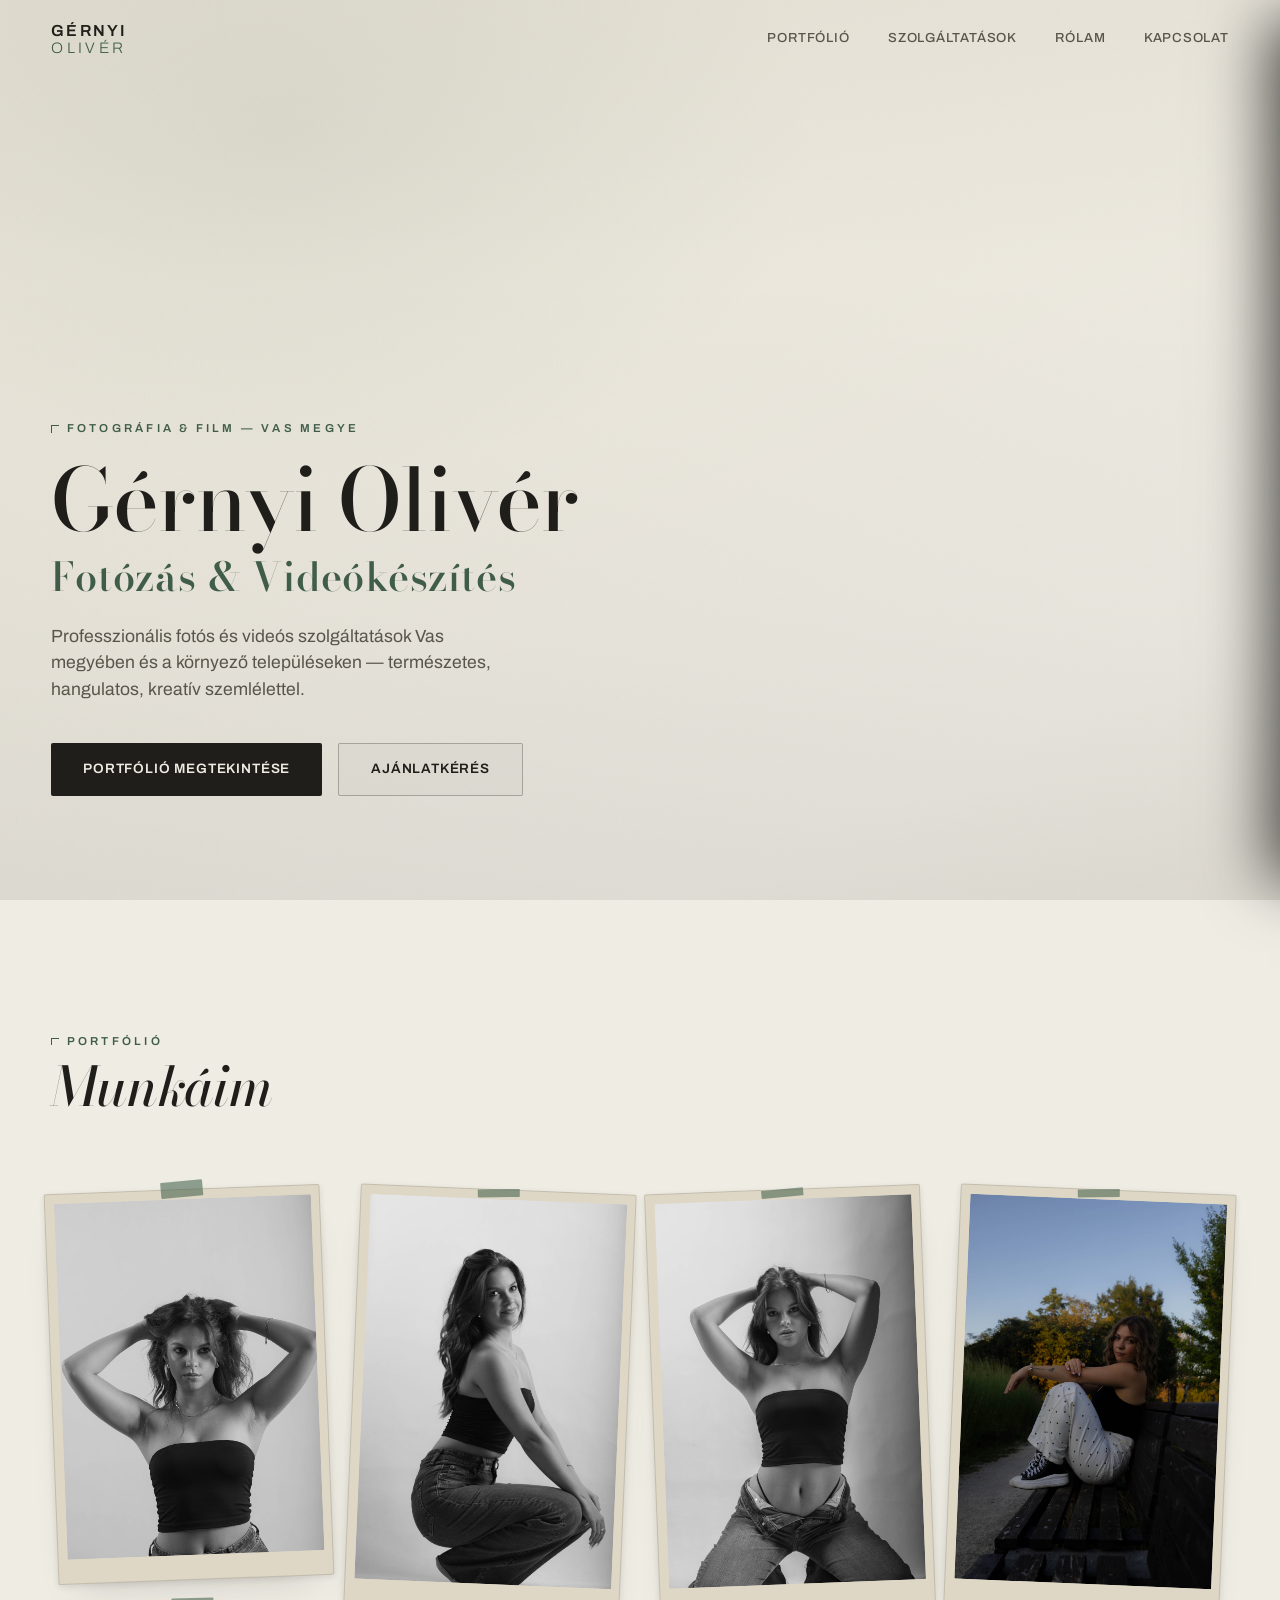
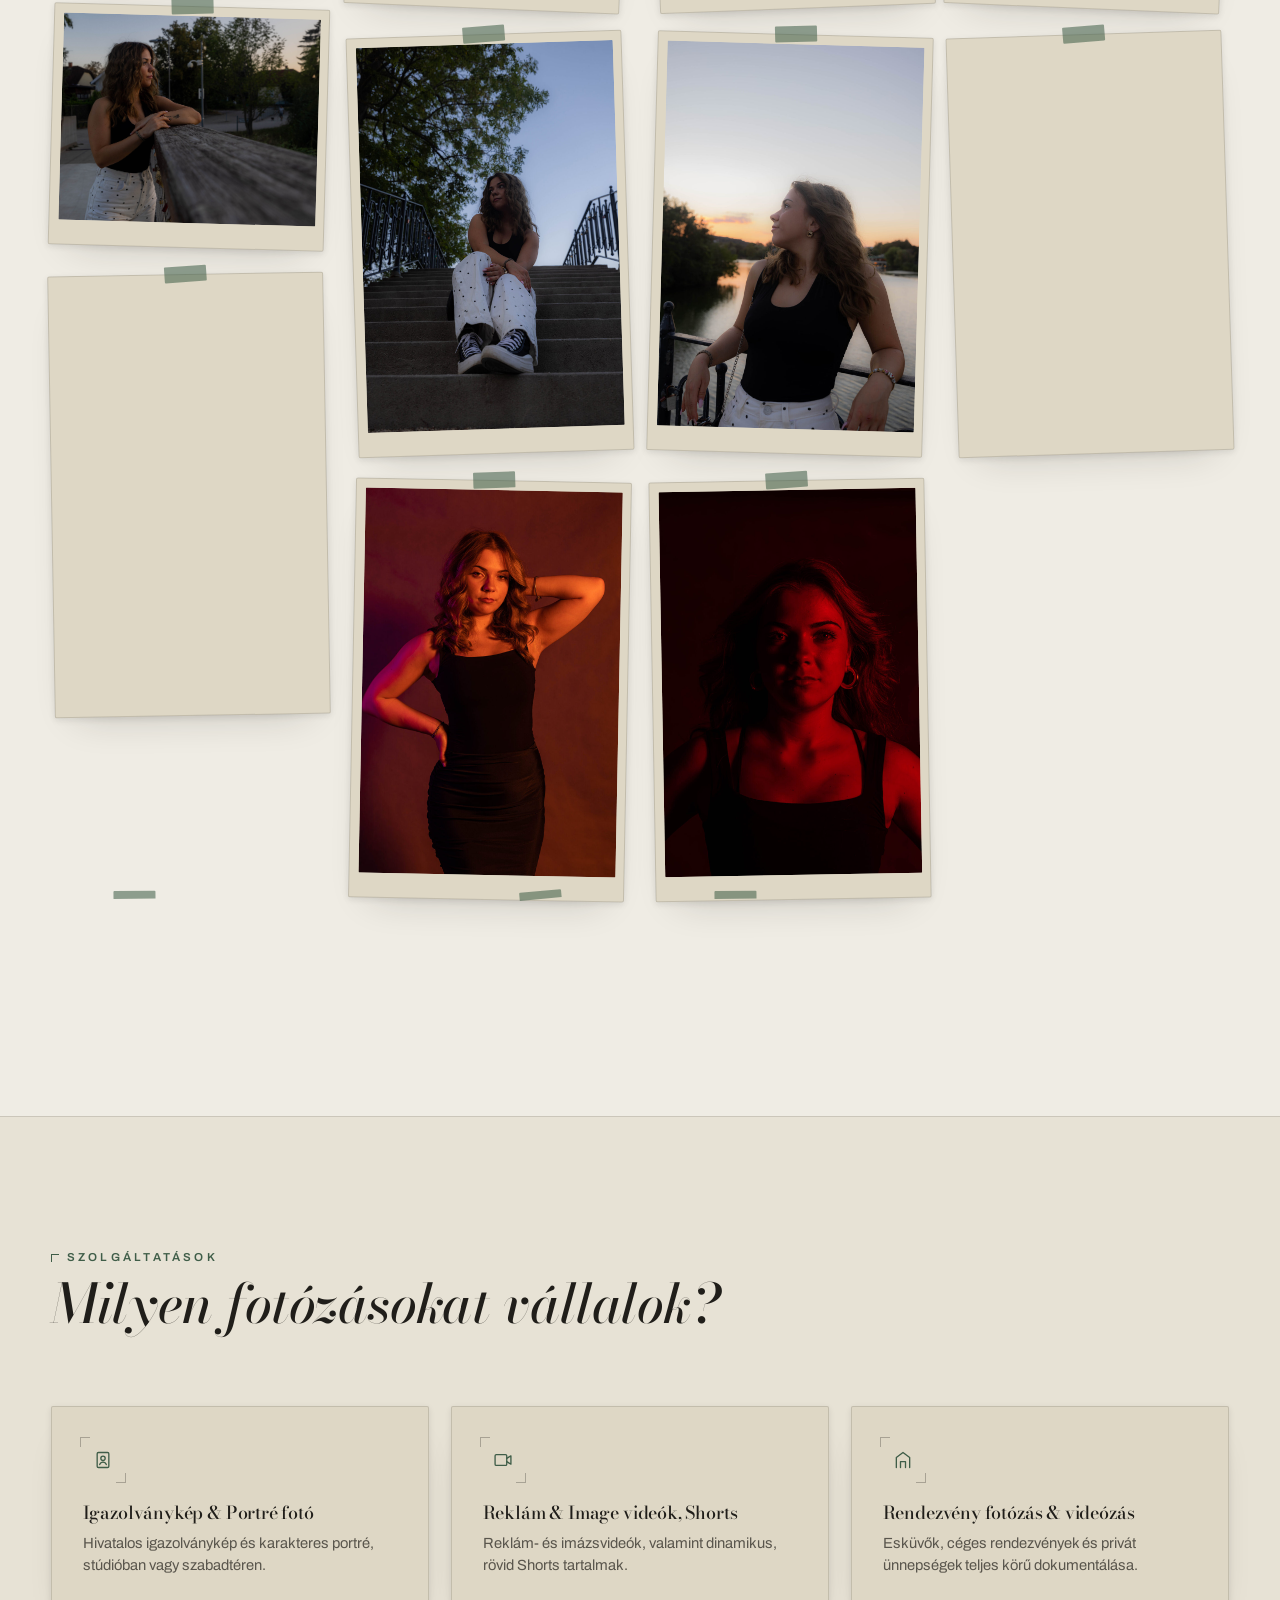
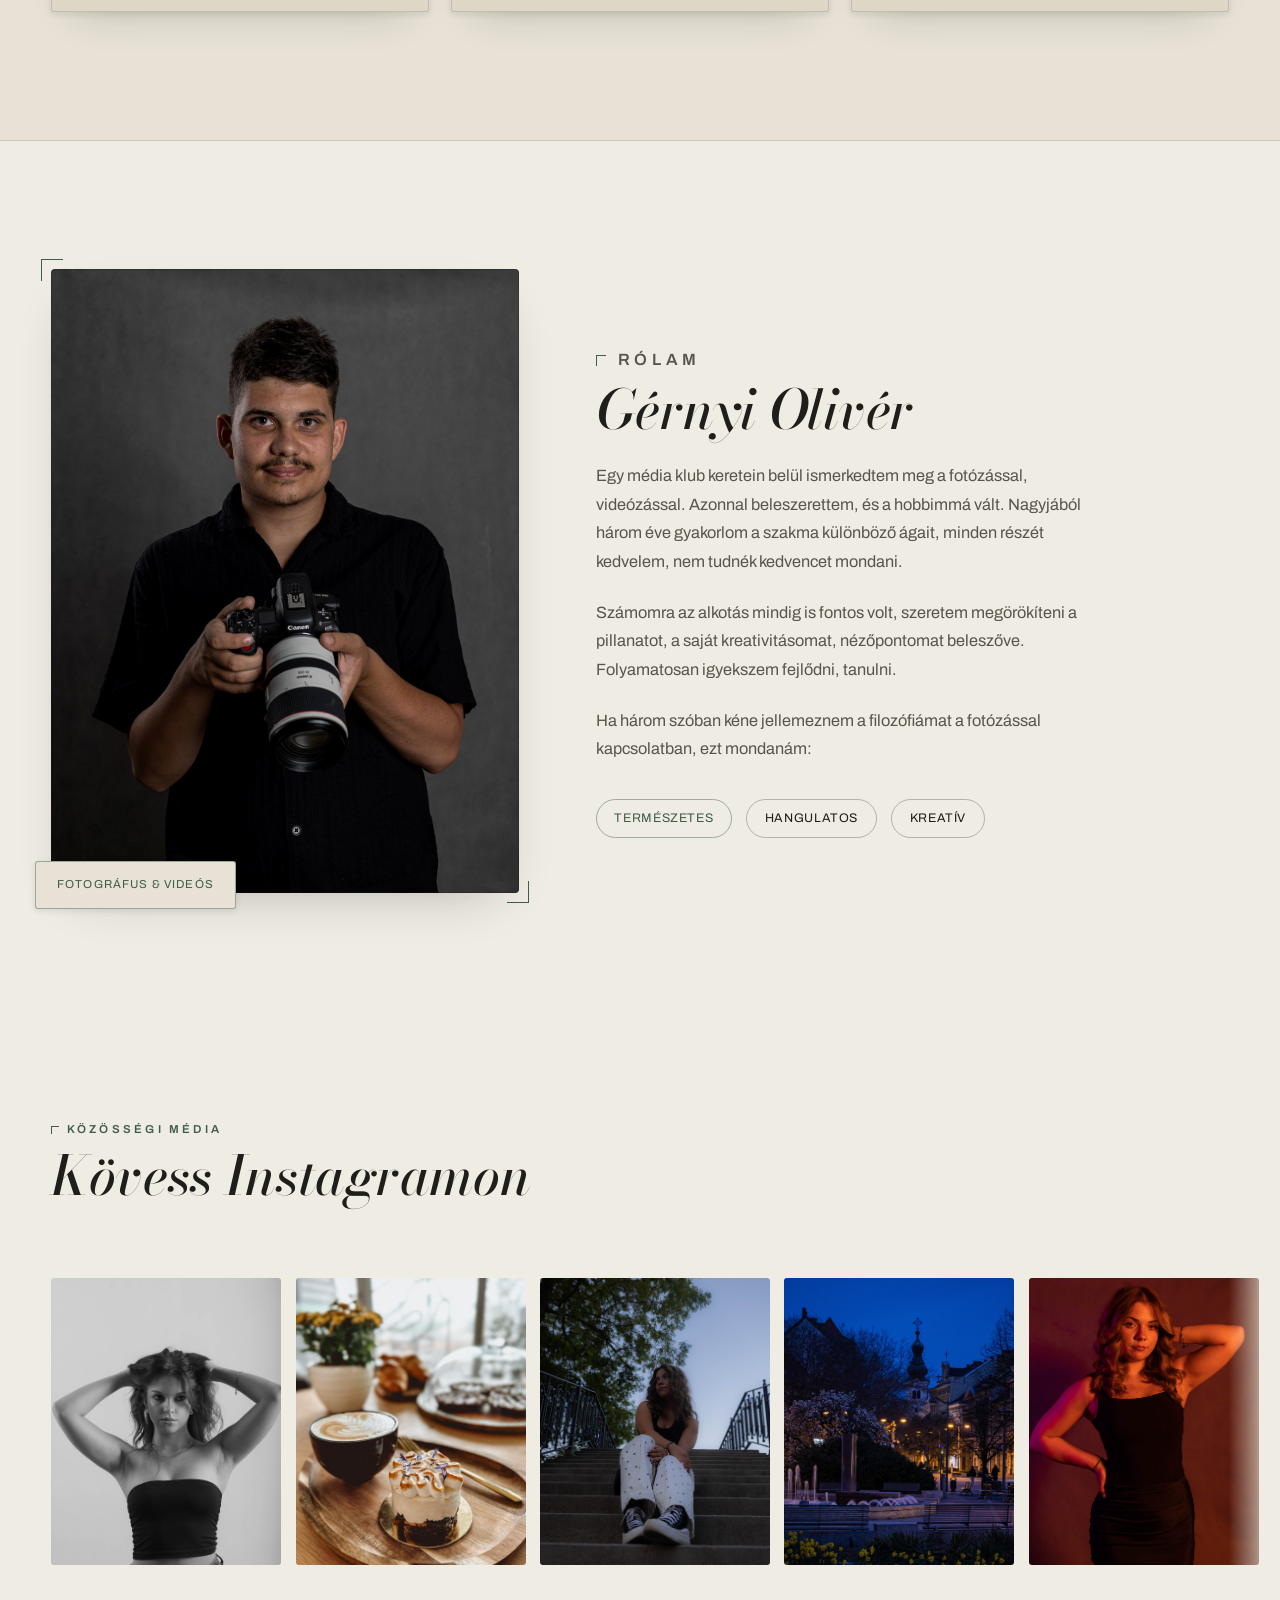
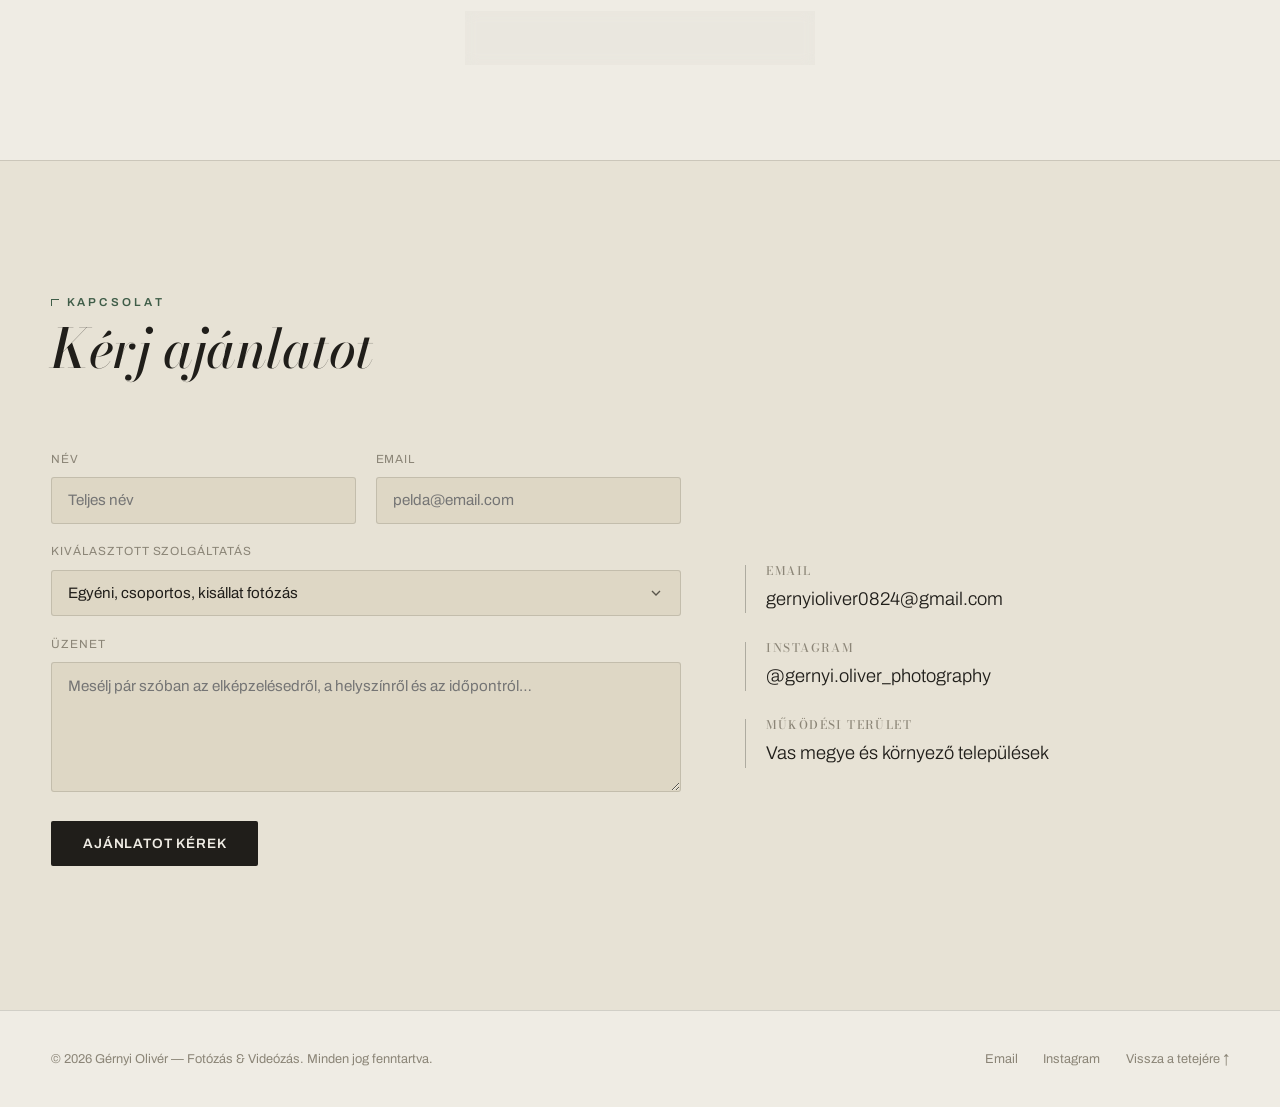
==== index.html @ 9b6f47ec "Add files via upload" ====
<!DOCTYPE html>
<html lang="hu">
<head>
<meta charset="UTF-8" />
<meta name="viewport" content="width=device-width, initial-scale=1.0" />
<title>Gérnyi Olivér — Fotózás &amp; Videózás | Vas megye</title>
<meta name="description" content="Gérnyi Olivér fotográfus és videós portfóliója. Portré, esküvő, gasztro, termék és rendezvény fotózás, valamint videókészítés Vas megyében és környékén." />
<meta name="theme-color" content="#efece4" />

<!-- ==========================================================================
     FONTOS — GITHUB PAGES ÉLESÍTÉS UTÁN:
     Ha tudod a végleges élő URL-t (pl. https://felhasznalonev.github.io/repo-nev/),
     írd be az alábbi 3 helyre (canonical, og:url, og:image, twitter:image) a
     relatív útvonal helyett a TELJES, https://-vel kezdődő címet. Enélkül a
     Facebook/Messenger/Twitter megosztás előnézeti képe egyes platformokon
     nem fog betölteni, mert az relatív útvonalat sok crawler nem old fel.
     ========================================================================== -->
<link rel="canonical" href="https://gernyioliver-portfolio.example.com/" />

<!-- Favicon -->
<link rel="icon" href="favicon.ico" sizes="any" />
<link rel="icon" type="image/png" sizes="16x16" href="images/favicon/favicon-16x16.png" />
<link rel="icon" type="image/png" sizes="32x32" href="images/favicon/favicon-32x32.png" />
<link rel="icon" type="image/png" sizes="192x192" href="images/favicon/favicon-192x192.png" />
<link rel="apple-touch-icon" sizes="180x180" href="images/favicon/apple-touch-icon.png" />

<!-- Open Graph / Facebook / Messenger megosztási előnézet -->
<meta property="og:type" content="website" />
<meta property="og:site_name" content="Gérnyi Olivér Fotózás &amp; Videózás" />
<meta property="og:title" content="Gérnyi Olivér — Fotózás &amp; Videózás | Vas megye" />
<meta property="og:description" content="Professzionális fotós és videós szolgáltatások Vas megyében és a környező településeken — portré, esküvő, gasztro, termék és rendezvény fotózás." />
<meta property="og:url" content="https://gernyioliver-portfolio.example.com/" />
<meta property="og:image" content="https://gernyioliver-portfolio.example.com/images/og-image.jpg" />
<meta property="og:image:width" content="1200" />
<meta property="og:image:height" content="630" />
<meta property="og:image:alt" content="Gérnyi Olivér — Fotózás és Videózás" />
<meta property="og:locale" content="hu_HU" />

<!-- Twitter Card -->
<meta name="twitter:card" content="summary_large_image" />
<meta name="twitter:title" content="Gérnyi Olivér — Fotózás & Videózás | Vas megye" />
<meta name="twitter:description" content="Professzionális fotós és videós szolgáltatások Vas megyében és a környező településeken." />
<meta name="twitter:image" content="https://gernyioliver-portfolio.example.com/images/og-image.jpg" />

<!-- Google Fonts: Bodoni Moda (karakteres, magazinos display-betű a
     címsorokhoz) + Archivo (letisztult, semleges sans-serif a
     szövegtörzshöz és a felülethez) -->
<link rel="preconnect" href="https://fonts.googleapis.com" />
<link rel="preconnect" href="https://fonts.gstatic.com" crossorigin />
<link
  href="https://fonts.googleapis.com/css2?family=Bodoni+Moda:ital,wght@0,400;0,500;0,600;1,400;1,500&family=Archivo:wght@400;500;600;700&display=swap"
  rel="stylesheet"
/>

<link rel="stylesheet" href="style.css" />

<!-- Schema.org strukturált adat — segíti a Google-t helyi fotós/videós
     vállalkozásként azonosítani az oldalt (Google Térkép / helyi keresés). -->
<script type="application/ld+json">
{
  "@context": "https://schema.org",
  "@type": "Photographer",
  "name": "Gérnyi Olivér",
  "image": "https://gernyioliver-portfolio.example.com/images/og-image.jpg",
  "url": "https://gernyioliver-portfolio.example.com/",
  "email": "mailto:gernyioliver0824@gmail.com",
  "sameAs": [
    "https://instagram.com/gernyi.oliver_photography"
  ],
  "areaServed": {
    "@type": "AdministrativeArea",
    "name": "Vas megye és környező települések"
  },
  "address": {
    "@type": "PostalAddress",
    "addressRegion": "Vas megye",
    "addressCountry": "HU"
  },
  "description": "Professzionális fotós és videós szolgáltatások: portré, esküvő, gasztro, termék és rendezvény fotózás, valamint reklám- és imázsvideó készítés Vas megyében és környékén.",
  "makesOffer": [
    { "@type": "Offer", "itemOffered": { "@type": "Service", "name": "Egyéni, csoportos, kisállat fotózás" } },
    { "@type": "Offer", "itemOffered": { "@type": "Service", "name": "Igazolványkép és portré fotó" } },
    { "@type": "Offer", "itemOffered": { "@type": "Service", "name": "Gasztro fotózás" } },
    { "@type": "Offer", "itemOffered": { "@type": "Service", "name": "Termék reklám fotózás" } },
    { "@type": "Offer", "itemOffered": { "@type": "Service", "name": "Reklám, image és Shorts videó készítés" } },
    { "@type": "Offer", "itemOffered": { "@type": "Service", "name": "Rendezvény fotózás és videózás" } }
  ]
}
</script>
</head>
<body>

<div class="grain" aria-hidden="true"></div>

<!-- ==========================================================================
     FEJLÉC / NAVIGÁCIÓ
     ========================================================================== -->
<header class="site-header">
  <div class="header-inner">
    <a href="#hero" class="logo">GÉRNYI<span>OLIVÉR</span></a>

    <nav class="nav-desktop" aria-label="Fő navigáció">
      <a href="#gallery">Portfólió</a>
      <a href="#services">Szolgáltatások</a>
      <a href="#about">Rólam</a>
      <a href="#contact">Kapcsolat</a>
    </nav>

    <button class="hamburger" aria-label="Menü megnyitása" aria-expanded="false">
      <span></span><span></span><span></span>
    </button>
  </div>
</header>

<!-- Mobil menü: csak a jobb oldalt fedi le, a bal oldal finoman elhomályosodik -->
<div class="mobile-menu-overlay"></div>
<nav class="mobile-menu" aria-label="Mobil navigáció">
  <button class="mobile-menu-close" aria-label="Menü bezárása">&times;</button>
  <a href="#hero">Főoldal</a>
  <a href="#gallery">Portfólió</a>
  <a href="#services">Szolgáltatások</a>
  <a href="#about">Rólam</a>
  <a href="#contact">Kapcsolat</a>

  <div class="mobile-menu-footer">
    <a href="mailto:gernyioliver0824@gmail.com">gernyioliver0824@gmail.com</a>
    <a href="https://instagram.com/gernyi.oliver_photography" target="_blank" rel="noopener">@gernyi.oliver_photography</a>
  </div>
</nav>

<main>

  <!-- ==========================================================================
       HERO
       ========================================================================== -->
  <section id="hero" class="hero">
    <div class="hero-media" aria-hidden="true"></div>
    <div class="hero-overlay"></div>

    <div class="hero-content">
      <p class="eyebrow">Fotográfia &amp; Film — Vas megye</p>
      <h1>Gérnyi Olivér<span class="hero-sub-line">Fotózás &amp; Videókészítés</span></h1>
      <p class="hero-lead">
        Professzionális fotós és videós szolgáltatások Vas megyében és a
        környező településeken — természetes, hangulatos, kreatív szemlélettel.
      </p>
      <div class="hero-cta">
        <a href="#gallery" class="btn btn-primary">Portfólió megtekintése</a>
        <a href="#contact" class="btn btn-outline">Ajánlatkérés</a>
      </div>
    </div>

  </section>

  <!-- ==========================================================================
       GALÉRIA
       ========================================================================== -->
  <section id="gallery" class="gallery-section">
    <div class="section-heading reveal">
      <p class="eyebrow">Portfólió</p>
      <h2>Munkáim</h2>
    </div>

    <!-- Portré-válogatás — szétszórt, "kifüggesztett fotók" hangulatú
         elrendezés, mappa-struktúra nélkül. -->
    <div class="scatter-wall reveal" aria-label="Portréfotózás — válogatás">
      <figure class="scatter-item"><img src="images/portre-uj/portre-uj_01.jpg" alt="Stúdiós fekete-fehér portréfotó" loading="lazy" decoding="async" /></figure>
      <figure class="scatter-item"><img src="images/portre-uj/portre-uj_05.jpg" alt="Portréfotózás alkonyati fényben, teraszon" loading="lazy" decoding="async" /></figure>
      <figure class="scatter-item"><img src="images/portre-uj/portre-uj_09.jpg" alt="Portréfotó hangulatos, sötét stúdiófényben" loading="lazy" decoding="async" /></figure>
      <figure class="scatter-item"><img src="images/portre-uj/portre-uj_02.jpg" alt="Stúdiós fekete-fehér portréfotó" loading="lazy" decoding="async" /></figure>
      <figure class="scatter-item"><img src="images/portre-uj/portre-uj_06.jpg" alt="Portréfotózás lépcsőn, esti hangulatban" loading="lazy" decoding="async" /></figure>
      <figure class="scatter-item"><img src="images/portre-uj/portre-uj_10.jpg" alt="Portréfotó meleg, színes stúdiófényben" loading="lazy" decoding="async" /></figure>
      <figure class="scatter-item"><img src="images/portre-uj/portre-uj_03.jpg" alt="Stúdiós fekete-fehér portréfotó" loading="lazy" decoding="async" /></figure>
      <figure class="scatter-item"><img src="images/portre-uj/portre-uj_07.jpg" alt="Portréfotózás padon, naplemente előtt" loading="lazy" decoding="async" /></figure>
      <figure class="scatter-item"><img src="images/portre-uj/portre-uj_11.jpg" alt="Portréfotó vörös stúdiófényben" loading="lazy" decoding="async" /></figure>
      <figure class="scatter-item"><img src="images/portre-uj/portre-uj_04.jpg" alt="Portréfotózás padon, természetes fényben" loading="lazy" decoding="async" /></figure>
      <figure class="scatter-item"><img src="images/portre-uj/portre-uj_08.jpg" alt="Portréfotózás korlátnál, alkonyati fényben" loading="lazy" decoding="async" /></figure>
    </div>

  </section>

  <!-- ==========================================================================
       SZOLGÁLTATÁSOK
       ========================================================================== -->
  <section id="services" class="services-section">
    <div class="section-heading reveal">
      <p class="eyebrow">Szolgáltatások</p>
      <h2>Milyen fotózásokat vállalok?</h2>
    </div>

    <div class="services-grid">

      <div class="service-card reveal">
        <div class="service-icon">
          <svg viewBox="0 0 24 24" fill="none" stroke="currentColor" stroke-width="1.6" stroke-linecap="round" stroke-linejoin="round">
            <rect x="5" y="3" width="14" height="18" rx="1.5"/>
            <circle cx="12" cy="10" r="2.6"/>
            <path d="M8 17.5c.7-2 2-3 4-3s3.3 1 4 3"/>
          </svg>
        </div>
        <h3>Igazolványkép &amp; Portré fotó</h3>
        <p>Hivatalos igazolványkép és karakteres portré, stúdióban vagy szabadtéren.</p>
      </div>

      <div class="service-card reveal">
        <div class="service-icon">
          <svg viewBox="0 0 24 24" fill="none" stroke="currentColor" stroke-width="1.6" stroke-linecap="round" stroke-linejoin="round">
            <rect x="2.5" y="5.5" width="14" height="13" rx="1.5"/>
            <path d="M16.5 10l5-3v10l-5-3"/>
          </svg>
        </div>
        <h3>Reklám &amp; Image videók, Shorts</h3>
        <p>Reklám- és imázsvideók, valamint dinamikus, rövid Shorts tartalmak.</p>
      </div>

      <div class="service-card reveal">
        <div class="service-icon">
          <svg viewBox="0 0 24 24" fill="none" stroke="currentColor" stroke-width="1.6" stroke-linecap="round" stroke-linejoin="round">
            <path d="M4 21V9l8-6 8 6v12"/>
            <path d="M9 21v-7h6v7"/>
          </svg>
        </div>
        <h3>Rendezvény fotózás &amp; videózás</h3>
        <p>Esküvők, céges rendezvények és privát ünnepségek teljes körű dokumentálása.</p>
      </div>

    </div>
  </section>

  <!-- ==========================================================================
       RÓLAM
       ========================================================================== -->
  <section id="about" class="about-section">
    <div class="about-grid">
      <div class="about-media reveal">
        <div class="about-media-frame">
          <img src="images/about/profile.jpg" alt="Gérnyi Olivér fényképezőgéppel a kezében" loading="lazy" decoding="async" />
        </div>
        <div class="about-media-tag">Fotográfus &amp; Videós</div>
      </div>

      <div class="about-content reveal">
        <p class="eyebrow">Rólam</p>
        <h2>Gérnyi Olivér</h2>

        <p>
          Egy média klub keretein belül ismerkedtem meg a fotózással,
          videózással. Azonnal beleszerettem, és a hobbimmá vált. Nagyjából
          három éve gyakorlom a szakma különböző ágait, minden részét
          kedvelem, nem tudnék kedvencet mondani.
        </p>
        <p>
          Számomra az alkotás mindig is fontos volt, szeretem megörökíteni a
          pillanatot, a saját kreativitásomat, nézőpontomat beleszőve.
          Folyamatosan igyekszem fejlődni, tanulni.
        </p>
        <p>
          Ha három szóban kéne jellemeznem a filozófiámat a fotózással
          kapcsolatban, ezt mondanám:
        </p>

        <div class="about-philosophy">
          <span>Természetes</span>
          <span>Hangulatos</span>
          <span>Kreatív</span>
        </div>
      </div>
    </div>
  </section>

  <!-- ==========================================================================
       INSTAGRAM SÁV
       Statikus előnézeti csík valós munkákból, kifelé linkelve a profilra.
       ========================================================================== -->
  <section id="instagram" class="instagram-section">
    <div class="section-heading reveal">
      <p class="eyebrow">Közösségi média</p>
      <h2>Kövess Instagramon</h2>
    </div>

    <div class="insta-scroll reveal">
      <div class="insta-grid">
        <a class="insta-tile" href="https://instagram.com/gernyi.oliver_photography" target="_blank" rel="noopener" aria-label="Megnyitás Instagramon">
          <img src="images/portre-uj/portre-uj_01.jpg" alt="" loading="lazy" decoding="async" />
          <span class="insta-tile-overlay">
            <svg viewBox="0 0 24 24" fill="none" stroke="currentColor" stroke-width="1.6"><rect x="3" y="3" width="18" height="18" rx="5"/><circle cx="12" cy="12" r="4"/><circle cx="17.2" cy="6.8" r="1"/></svg>
          </span>
        </a>
        <a class="insta-tile" href="https://instagram.com/gernyi.oliver_photography" target="_blank" rel="noopener" aria-label="Megnyitás Instagramon">
          <img src="images/gallery/etel/etel_03.jpg" alt="" loading="lazy" decoding="async" />
          <span class="insta-tile-overlay">
            <svg viewBox="0 0 24 24" fill="none" stroke="currentColor" stroke-width="1.6"><rect x="3" y="3" width="18" height="18" rx="5"/><circle cx="12" cy="12" r="4"/><circle cx="17.2" cy="6.8" r="1"/></svg>
          </span>
        </a>
        <a class="insta-tile" href="https://instagram.com/gernyi.oliver_photography" target="_blank" rel="noopener" aria-label="Megnyitás Instagramon">
          <img src="images/portre-uj/portre-uj_06.jpg" alt="" loading="lazy" decoding="async" />
          <span class="insta-tile-overlay">
            <svg viewBox="0 0 24 24" fill="none" stroke="currentColor" stroke-width="1.6"><rect x="3" y="3" width="18" height="18" rx="5"/><circle cx="12" cy="12" r="4"/><circle cx="17.2" cy="6.8" r="1"/></svg>
          </span>
        </a>
        <a class="insta-tile" href="https://instagram.com/gernyi.oliver_photography" target="_blank" rel="noopener" aria-label="Megnyitás Instagramon">
          <img src="images/gallery/utcakepek/utcakep_03.jpg" alt="" loading="lazy" decoding="async" />
          <span class="insta-tile-overlay">
            <svg viewBox="0 0 24 24" fill="none" stroke="currentColor" stroke-width="1.6"><rect x="3" y="3" width="18" height="18" rx="5"/><circle cx="12" cy="12" r="4"/><circle cx="17.2" cy="6.8" r="1"/></svg>
          </span>
        </a>
        <a class="insta-tile" href="https://instagram.com/gernyi.oliver_photography" target="_blank" rel="noopener" aria-label="Megnyitás Instagramon">
          <img src="images/portre-uj/portre-uj_10.jpg" alt="" loading="lazy" decoding="async" />
          <span class="insta-tile-overlay">
            <svg viewBox="0 0 24 24" fill="none" stroke="currentColor" stroke-width="1.6"><rect x="3" y="3" width="18" height="18" rx="5"/><circle cx="12" cy="12" r="4"/><circle cx="17.2" cy="6.8" r="1"/></svg>
          </span>
        </a>
      </div>
    </div>

    <div class="insta-cta reveal">
      <a href="https://instagram.com/gernyi.oliver_photography" target="_blank" rel="noopener" class="btn btn-outline">
        <svg viewBox="0 0 24 24" fill="none" stroke="currentColor" stroke-width="1.6"><rect x="3" y="3" width="18" height="18" rx="5"/><circle cx="12" cy="12" r="4"/><circle cx="17.2" cy="6.8" r="1"/></svg>
        @gernyi.oliver_photography
      </a>
    </div>
  </section>

  <!-- ==========================================================================
       KAPCSOLAT
       ========================================================================== -->
  <section id="contact" class="contact-section">
    <div class="section-heading reveal">
      <p class="eyebrow">Kapcsolat</p>
      <h2>Kérj ajánlatot</h2>
    </div>

    <div class="contact-grid reveal">
      <form class="contact-form" id="contactForm" novalidate>
        <div class="form-row">
          <div class="field">
            <label for="name">Név</label>
            <input type="text" id="name" name="name" placeholder="Teljes név" required />
          </div>
          <div class="field">
            <label for="email">Email</label>
            <input type="email" id="email" name="email" placeholder="pelda@email.com" required />
          </div>
        </div>

        <div class="field">
          <label for="service">Kiválasztott szolgáltatás</label>
          <select id="service" name="service">
            <option value="Egyéni, csoportos, kisállat fotózás">Egyéni, csoportos, kisállat fotózás</option>
            <option value="Igazolványkép / Portré fotó">Igazolványkép / Portré fotó</option>
            <option value="Gasztro fotózás">Gasztro fotózás</option>
            <option value="Termék reklám fotózás">Termék reklám fotózás</option>
            <option value="Reklám / Image / Shorts videó">Reklám / Image / Shorts videó</option>
            <option value="Rendezvény fotózás és videózás">Rendezvény fotózás és videózás</option>
            <option value="Egyéb / nem biztos vagyok benne">Egyéb / nem biztos vagyok benne</option>
          </select>
        </div>

        <div class="field">
          <label for="message">Üzenet</label>
          <textarea id="message" name="message" placeholder="Mesélj pár szóban az elképzelésedről, a helyszínről és az időpontról…" required></textarea>
        </div>

        <button type="submit" class="btn btn-primary form-submit">Ajánlatot kérek</button>
        <p class="form-note" id="formNote"></p>
      </form>

      <div class="contact-info">
        <div class="info-block">
          <h3>Email</h3>
          <a href="mailto:gernyioliver0824@gmail.com">gernyioliver0824@gmail.com</a>
        </div>
        <div class="info-block">
          <h3>Instagram</h3>
          <a href="https://instagram.com/gernyi.oliver_photography" target="_blank" rel="noopener">@gernyi.oliver_photography</a>
        </div>
        <div class="info-block">
          <h3>Működési terület</h3>
          <p>Vas megye és környező települések</p>
        </div>
      </div>
    </div>
  </section>

</main>

<!-- ==========================================================================
     LÁBLÉC
     ========================================================================== -->
<footer class="site-footer">
  <div class="footer-inner">
    <p>&copy; <span id="year"></span> Gérnyi Olivér — Fotózás &amp; Videózás. Minden jog fenntartva.</p>
    <div class="footer-links">
      <a href="mailto:gernyioliver0824@gmail.com">Email</a>
      <a href="https://instagram.com/gernyi.oliver_photography" target="_blank" rel="noopener">Instagram</a>
      <a href="#hero">Vissza a tetejére &#8593;</a>
    </div>
  </div>
</footer>

<script>
  document.getElementById("year").textContent = new Date().getFullYear();
</script>
<script src="script.js"></script>
</body>
</html>
---- style.css ----
/* ==========================================================================
   GÉRNYI OLIVÉR — FOTÓZÁS & VIDEÓZÁS
   Egyoldalas portfólió — stíluslap
   ========================================================================== */

/* ---- Design tokens -------------------------------------------------------
   Paletta — letisztult "kontaktmásolat" hangulat: meleg papír alap,
   mély tintafekete szöveg, egyetlen visszafogott, mohazöld kiemelő szín.
   --bg           : #efece4  meleg papírfehér (nem steril #fff)
   --bg-raised    : #e7e2d5  kártyák, panelek alapja
   --bg-raised-2  : #ded7c5  hover / aktív állapotok, mezők
   --line         : rgba(30,28,24,.14)  finom elválasztók
   --ink          : #201e1a  fő szöveg (meleg tintafekete, nem tiszta #000)
   --ink-dim      : #59554c  másodlagos szöveg
   --ink-faint    : #8b8577  harmadlagos / caption
   --brass        : #3f5d48  kiemelő szín — mély mohazöld, a natúr fény és
                    a film-hívó laborok üveges zöldje idézi
   --on-photo     : a fotók fölötti sötét sávokon használt világos szöveg
--------------------------------------------------------------------------- */

:root {
  --bg: #efece4;
  --bg-raised: #e7e2d5;
  --bg-raised-2: #ded7c5;
  --line: rgba(30, 28, 24, 0.14);
  --line-strong: rgba(30, 28, 24, 0.28);
  --ink: #201e1a;
  --ink-dim: #59554c;
  --ink-faint: #8b8577;
  --brass: #3f5d48;
  --brass-dim: rgba(63, 93, 72, 0.12);
  --brass-line: rgba(63, 93, 72, 0.45);
  --accent-on-dark: #a9cbae;
  --on-photo: #f5f2ea;
  --on-photo-dim: rgba(245, 242, 234, 0.74);

  --font-body: "Archivo", -apple-system, BlinkMacSystemFont, "Segoe UI", sans-serif;
  --font-display: "Bodoni Moda", "Times New Roman", serif;

  --container: 1280px;
  --gutter: clamp(1.25rem, 4vw, 3.5rem);

  --ease-out: cubic-bezier(0.16, 1, 0.3, 1);
  --ease-in-out: cubic-bezier(0.65, 0, 0.35, 1);

  --shadow-soft: 0 20px 50px -26px rgba(32, 30, 26, 0.32);
  --shadow-card: 0 20px 40px -24px rgba(32, 30, 26, 0.24), 0 2px 6px rgba(32, 30, 26, 0.1);
}

/* ---- Reset ---------------------------------------------------------------*/

*,
*::before,
*::after {
  box-sizing: border-box;
  margin: 0;
  padding: 0;
}

html {
  scroll-behavior: smooth;
  -webkit-text-size-adjust: 100%;
}

@media (prefers-reduced-motion: reduce) {
  html {
    scroll-behavior: auto;
  }
  *,
  *::before,
  *::after {
    animation-duration: 0.001ms !important;
    animation-iteration-count: 1 !important;
    transition-duration: 0.001ms !important;
    scroll-behavior: auto !important;
  }
}

body {
  background: var(--bg);
  color: var(--ink);
  font-family: var(--font-body);
  font-weight: 400;
  line-height: 1.5;
  -webkit-font-smoothing: antialiased;
  -moz-osx-font-smoothing: grayscale;
  overflow-x: hidden;
}

img {
  max-width: 100%;
  display: block;
}

a {
  color: inherit;
  text-decoration: none;
}

button {
  font-family: inherit;
  cursor: pointer;
  border: none;
  background: none;
  color: inherit;
}

ul {
  list-style: none;
}

/* Alig érezhető film-szemcse a papír-felületen — a laboros nagyítás
   textúráját idézi, nem digitális simaságot */
.grain {
  position: fixed;
  inset: 0;
  pointer-events: none;
  z-index: 9999;
  opacity: 0.025;
  mix-blend-mode: multiply;
  background-image: url("data:image/svg+xml,%3Csvg xmlns='http://www.w3.org/2000/svg' width='120' height='120'%3E%3Cfilter id='n'%3E%3CfeTurbulence type='fractalNoise' baseFrequency='0.9' numOctaves='2' stitchTiles='stitch'/%3E%3C/filter%3E%3Crect width='100%25' height='100%25' filter='url(%23n)'/%3E%3C/svg%3E");
}

/* ---- Typography helpers ---------------------------------------------------*/

.eyebrow {
  font-family: var(--font-body);
  font-size: 0.72rem;
  letter-spacing: 0.28em;
  text-transform: uppercase;
  color: var(--brass);
  font-weight: 600;
  display: inline-flex;
  align-items: center;
  gap: 0.7em;
}

/* Kereső-keret jelölés — a fényképező kereső sarok-jeleit idézi, a
   szolgáltatás-ikonokon és a portré-keretnél is visszaköszön */
.eyebrow::before {
  content: "";
  width: 0.65em;
  height: 0.65em;
  border-left: 1.5px solid var(--brass);
  border-top: 1.5px solid var(--brass);
  display: inline-block;
}

h1,
h2,
h3 {
  font-family: var(--font-display);
  font-weight: 500;
  letter-spacing: -0.01em;
  line-height: 1.08;
}

h2 {
  font-size: clamp(2.1rem, 4.4vw, 3.4rem);
  font-weight: 500;
  font-style: italic;
  margin-top: 0.4rem;
}

.section-heading {
  max-width: var(--container);
  margin: 0 auto;
  padding: 0 var(--gutter);
  margin-bottom: clamp(2.5rem, 6vw, 4.5rem);
}

/* ---- Layout helpers -------------------------------------------------------*/

section {
  position: relative;
}

.container {
  max-width: var(--container);
  margin: 0 auto;
  padding: 0 var(--gutter);
}

/* ---- Buttons ---------------------------------------------------------- */

.btn {
  display: inline-flex;
  align-items: center;
  justify-content: center;
  gap: 0.6rem;
  padding: 0.95rem 2rem;
  font-size: 0.85rem;
  letter-spacing: 0.06em;
  text-transform: uppercase;
  font-weight: 600;
  border-radius: 2px;
  transition: all 0.35s var(--ease-out);
  white-space: nowrap;
}

.btn-primary {
  background: var(--ink);
  color: var(--bg);
}

.btn-primary:hover {
  background: #322f29;
  transform: translateY(-2px);
  box-shadow: 0 12px 24px -8px rgba(32, 30, 26, 0.35);
}

.btn-outline {
  border: 1px solid var(--line-strong);
  color: var(--ink);
  background: rgba(32, 30, 26, 0.02);
  backdrop-filter: blur(6px);
}

.btn-outline:hover {
  border-color: var(--brass);
  color: var(--brass);
  transform: translateY(-2px);
}

/* ==========================================================================
   HEADER / NAVIGÁCIÓ
   ========================================================================== */

.site-header {
  position: fixed;
  top: 0;
  left: 0;
  right: 0;
  z-index: 500;
  padding: 1.35rem 0;
  color: var(--ink);
  transition: background 0.4s var(--ease-out), padding 0.4s var(--ease-out), box-shadow 0.4s var(--ease-out), color 0.4s ease;
}

.site-header.scrolled {
  background: rgba(239, 236, 228, 0.88);
  backdrop-filter: blur(14px);
  padding: 0.9rem 0;
  box-shadow: 0 1px 0 var(--line);
  color: var(--ink);
}

.header-inner {
  max-width: var(--container);
  margin: 0 auto;
  padding: 0 var(--gutter);
  display: flex;
  align-items: center;
  justify-content: space-between;
}

.logo {
  font-size: 1rem;
  letter-spacing: 0.14em;
  font-weight: 600;
  display: flex;
  flex-direction: column;
  line-height: 1.15;
}

.logo span {
  font-weight: 250;
  color: var(--brass);
  font-size: 0.95em;
  letter-spacing: 0.22em;
  transition: color 0.4s ease;
}

.site-header.scrolled .logo span {
  color: var(--brass);
}

.nav-desktop {
  display: flex;
  gap: clamp(1.5rem, 3vw, 2.75rem);
}

.nav-desktop a {
  font-size: 0.82rem;
  letter-spacing: 0.06em;
  text-transform: uppercase;
  font-weight: 500;
  color: var(--ink-dim);
  position: relative;
  padding-bottom: 4px;
  transition: color 0.3s ease;
}

.site-header.scrolled .nav-desktop a {
  color: var(--ink-dim);
}

.site-header.scrolled .nav-desktop a:hover {
  color: var(--ink);
}

.nav-desktop a::after {
  content: "";
  position: absolute;
  left: 0;
  bottom: 0;
  height: 1px;
  width: 0;
  background: var(--brass);
  transition: width 0.35s var(--ease-out);
}

.nav-desktop a:hover {
  color: var(--ink);
}

.nav-desktop a:hover::after {
  width: 100%;
}

/* Hamburger -----------------------------------------------------------------*/

.hamburger {
  display: none;
  flex-direction: column;
  gap: 5px;
  width: 26px;
  z-index: 1100;
  position: relative;
}

.hamburger span {
  height: 1.5px;
  width: 100%;
  background: var(--ink);
  transition: transform 0.4s var(--ease-in-out), opacity 0.3s ease, background 0.3s ease;
}

.site-header.scrolled .hamburger span {
  background: var(--ink);
}

.hamburger.active span:nth-child(1) {
  transform: translateY(6.5px) rotate(45deg);
}

.hamburger.active span:nth-child(2) {
  opacity: 0;
}

.hamburger.active span:nth-child(3) {
  transform: translateY(-6.5px) rotate(-45deg);
}

/* ---- Mobil menü: csak a jobb oldalt fedi le ------------------------------
   A bal oldal látható marad, finoman elhomályosítva (dim + blur), a jobb
   ~78% sötét panelként csúszik be jobbról. ---------------------------------*/

.mobile-menu-overlay {
  position: fixed;
  inset: 0;
  z-index: 900;
  background: rgba(6, 6, 7, 0.35);
  backdrop-filter: blur(3px);
  opacity: 0;
  visibility: hidden;
  transition: opacity 0.45s var(--ease-in-out), visibility 0.45s var(--ease-in-out);
}

.mobile-menu-overlay.active {
  opacity: 1;
  visibility: visible;
}

.mobile-menu {
  position: fixed;
  top: 0;
  right: 0;
  bottom: 0;
  width: min(78vw, 420px);
  background: #0d0d0e;
  border-left: 1px solid rgba(245, 242, 234, 0.12);
  z-index: 1000;
  display: flex;
  flex-direction: column;
  justify-content: center;
  gap: 0.3rem;
  padding: 2rem clamp(2rem, 8vw, 3.5rem);
  transform: translateX(100%);
  transition: transform 0.5s var(--ease-in-out);
  box-shadow: -30px 0 60px -20px rgba(0, 0, 0, 0.7);
}

.mobile-menu.active {
  transform: translateX(0);
}

.mobile-menu-close {
  position: absolute;
  top: 1.6rem;
  right: clamp(1.5rem, 6vw, 2.5rem);
  font-size: 2rem;
  font-weight: 200;
  color: var(--on-photo-dim);
  line-height: 1;
}

.mobile-menu-close:hover {
  color: var(--accent-on-dark);
}

.mobile-menu a {
  font-size: 1.6rem;
  font-weight: 250;
  padding: 0.6rem 0;
  color: var(--on-photo);
  letter-spacing: -0.01em;
  border-bottom: 1px solid transparent;
  transition: color 0.3s ease, padding-left 0.3s ease;
}

.mobile-menu a:hover {
  color: var(--accent-on-dark);
  padding-left: 0.4rem;
}

.mobile-menu-footer {
  margin-top: 2.5rem;
  padding-top: 1.5rem;
  border-top: 1px solid rgba(245, 242, 234, 0.14);
  display: flex;
  flex-direction: column;
  gap: 0.6rem;
}

.mobile-menu-footer a {
  font-size: 0.85rem;
  color: var(--on-photo-dim);
  letter-spacing: 0.03em;
}

/* ==========================================================================
   HERO
   ========================================================================== */

.hero {
  min-height: 100svh;
  display: flex;
  align-items: flex-end;
  overflow: hidden;
}

/* Nincs fotó a nyitóképernyőn — helyette egy a paletta krém-tónusaiból
   épített, finoman mozgó, elegáns színátmenet adja a hátteret, így a hero
   ugyanabban a hangulatban nyit, mint a lap többi (világos) szekciója. */
.hero-media {
  position: absolute;
  inset: 0;
  z-index: 1;
  background: linear-gradient(155deg, var(--bg-raised) 0%, var(--bg) 45%, var(--bg-raised-2) 100%);
  background-size: 180% 180%;
  animation: heroTone 18s ease-in-out infinite alternate;
}

.hero-media::before {
  content: "";
  position: absolute;
  inset: 0;
  background: radial-gradient(60% 55% at 22% 15%, rgba(63, 93, 72, 0.08), transparent 70%);
}

@keyframes heroTone {
  from {
    background-position: 0% 0%;
  }
  to {
    background-position: 100% 100%;
  }
}

.hero-overlay {
  position: absolute;
  inset: 0;
  z-index: 2;
  background: linear-gradient(
    180deg,
    rgba(32, 30, 26, 0.02) 0%,
    rgba(32, 30, 26, 0) 30%,
    rgba(32, 30, 26, 0.03) 68%,
    rgba(32, 30, 26, 0.08) 100%
  );
}

.hero-content {
  position: relative;
  z-index: 3;
  width: 100%;
  max-width: var(--container);
  margin: 0 auto;
  padding: 0 var(--gutter) clamp(4rem, 10vw, 6.5rem);
  color: var(--ink);
}

.hero-content .eyebrow {
  color: var(--brass);
  opacity: 0;
  animation: fadeUp 0.9s var(--ease-out) 0.15s forwards;
}

.hero-content .eyebrow::before {
  border-color: var(--brass);
}

.hero-content h1 {
  color: var(--ink);
  font-size: clamp(2.6rem, 7vw, 5.4rem);
  margin-top: 0.9rem;
  max-width: 16ch;
  opacity: 0;
  animation: fadeUp 0.9s var(--ease-out) 0.32s forwards;
}

.hero-sub-line {
  display: block;
  font-weight: 550;
  color: var(--brass);
  font-size: 0.46em;
  letter-spacing: 0.02em;
  margin-top: 0.5rem;
}

.hero-lead {
  margin-top: 1.6rem;
  max-width: 46ch;
  color: var(--ink-dim);
  font-size: clamp(0.95rem, 1.4vw, 1.1rem);
  opacity: 0;
  animation: fadeUp 0.9s var(--ease-out) 0.48s forwards;
}

.hero-cta {
  display: flex;
  flex-wrap: wrap;
  gap: 1rem;
  margin-top: 2.5rem;
  opacity: 0;
  animation: fadeUp 0.9s var(--ease-out) 0.64s forwards;
}

@keyframes fadeUp {
  from {
    opacity: 0;
    transform: translateY(22px);
  }
  to {
    opacity: 1;
    transform: translateY(0);
  }
}

/* ==========================================================================
   GALÉRIA — szekció keret (a tartalom a Portré válogatás blokkban van)
   ========================================================================== */

.gallery-section {
  padding: clamp(5rem, 10vw, 8rem) 0;
  background: var(--bg);
}

/* ==========================================================================
   PORTRÉ VÁLOGATÁS — "kifüggesztett fotók" hangulatú, szétszórt elrendezés
   Nem mappa/kategória-alapú: a legfrissebb portré-anyag lazán, enyhén
   elforgatva, polaroid-szerű kerettel jelenik meg, oszlopos (masonry)
   elrendezésben, hogy minden képernyőméreten szépen újratördelődjön.
   ========================================================================== */

.scatter-wall {
  max-width: var(--container);
  margin: 0 auto clamp(3.5rem, 7vw, 5.5rem);
  padding: 0 var(--gutter);
  column-count: 4;
  column-gap: 1.5rem;
}

.scatter-item {
  position: relative;
  break-inside: avoid;
  margin: 0 0 1.6rem;
  background: var(--bg-raised-2);
  border: 1px solid var(--line);
  padding: 0.55rem 0.55rem 1.5rem;
  border-radius: 2px;
  box-shadow: var(--shadow-card);
  transition: transform 0.4s var(--ease-out), box-shadow 0.4s ease, z-index 0s;
}

.scatter-item img {
  display: block;
  width: 100%;
  border-radius: 1px;
  filter: saturate(1.02);
}

/* Kis "washi tape" jelölés minden kép tetején, a moha-zöld kiemelő
   színnel — ez adja a "kifüggesztett" hangulatot fizikai ragasztószalag
   helyett, letisztultabb, a márkához illő módon. */
.scatter-item::before {
  content: "";
  position: absolute;
  top: -0.55rem;
  left: 50%;
  width: 2.6rem;
  height: 1rem;
  background: var(--brass);
  opacity: 0.55;
  transform: translateX(-50%) rotate(-3deg);
  border-radius: 1px;
}

/* Enyhe, váltakozó elforgatás elemenként — a "szétszórt" hatásért. */
.scatter-item:nth-child(6n + 1) { transform: rotate(-2.2deg); }
.scatter-item:nth-child(6n + 2) { transform: rotate(1.6deg); }
.scatter-item:nth-child(6n + 3) { transform: rotate(-1deg); }
.scatter-item:nth-child(6n + 4) { transform: rotate(2.4deg); }
.scatter-item:nth-child(6n + 5) { transform: rotate(-1.8deg); }
.scatter-item:nth-child(6n) { transform: rotate(1.1deg); }

.scatter-item:hover {
  transform: rotate(0deg) translateY(-5px) scale(1.02);
  box-shadow: 0 26px 48px -24px rgba(32, 30, 26, 0.38);
  z-index: 5;
}

@media (max-width: 1024px) {
  .scatter-wall {
    column-count: 3;
  }
}

@media (max-width: 640px) {
  .scatter-wall {
    column-count: 2;
    column-gap: 1rem;
  }

  .scatter-item {
    margin-bottom: 1.1rem;
    padding: 0.4rem 0.4rem 1.1rem;
  }
}

/* ==========================================================================
   SZOLGÁLTATÁSOK
   ========================================================================== */

.services-section {
  padding: clamp(5rem, 10vw, 8rem) 0;
  background: var(--bg-raised);
  border-top: 1px solid var(--line);
  border-bottom: 1px solid var(--line);
}

.services-grid {
  max-width: var(--container);
  margin: 0 auto;
  padding: 0 var(--gutter);
  display: grid;
  grid-template-columns: repeat(3, 1fr);
  gap: 1.4rem;
}

.service-card {
  background: var(--bg-raised-2);
  border: 1px solid var(--line);
  border-radius: 2px;
  padding: 2.1rem 1.9rem;
  box-shadow: var(--shadow-card);
  transition: transform 0.4s var(--ease-out), border-color 0.4s ease, box-shadow 0.4s ease;
  position: relative;
  overflow: hidden;
}

.service-card:hover {
  transform: translateY(-4px);
  border-color: var(--brass-line);
  box-shadow: 0 24px 44px -26px rgba(32, 30, 26, 0.32);
}

/* Kereső-keret ikonjelölés — a service-icon négy sarkából a hover
   pillanatában "kifelé húzódó" jelek a fotó-fókuszkeretet idézik,
   nem egy generikus kör-ikon */
.service-icon {
  width: 40px;
  height: 40px;
  position: relative;
  display: flex;
  align-items: center;
  justify-content: center;
  margin-bottom: 1.4rem;
  color: var(--brass);
}

.service-icon svg {
  width: 20px;
  height: 20px;
  position: relative;
  z-index: 1;
}

.service-icon::before,
.service-icon::after {
  content: "";
  position: absolute;
  width: 10px;
  height: 10px;
  border: 1.4px solid var(--line-strong);
  transition: transform 0.4s var(--ease-out), border-color 0.4s ease;
}

.service-icon::before {
  top: -3px;
  left: -3px;
  border-right: none;
  border-bottom: none;
}

.service-icon::after {
  bottom: -3px;
  right: -3px;
  border-left: none;
  border-top: none;
}

.service-card:hover .service-icon::before {
  transform: translate(-4px, -4px);
  border-color: var(--brass);
}

.service-card:hover .service-icon::after {
  transform: translate(4px, 4px);
  border-color: var(--brass);
}

.service-card h3 {
  font-size: 1.12rem;
  font-weight: 500;
  letter-spacing: -0.01em;
  margin-bottom: 0.6rem;
}

.service-card p {
  color: var(--ink-dim);
  font-size: 0.92rem;
  line-height: 1.55;
}

/* ==========================================================================
   RÓLAM
   ========================================================================== */

.about-section {
  padding: clamp(5rem, 10vw, 8rem) 0;
}

.about-grid {
  max-width: var(--container);
  margin: 0 auto;
  padding: 0 var(--gutter);
  display: grid;
  grid-template-columns: 0.85fr 1.15fr;
  gap: clamp(2.5rem, 6vw, 5rem);
  align-items: center;
}

.about-media {
  position: relative;
}

.about-media-frame {
  position: relative;
  border-radius: 4px;
  overflow: hidden;
  aspect-ratio: 3/4;
  box-shadow: var(--shadow-soft);
}

.about-media-frame img {
  width: 100%;
  height: 100%;
  object-fit: cover;
  filter: grayscale(0.1) contrast(1.05);
}

.about-media-frame::after {
  content: "";
  position: absolute;
  inset: 0;
  border: 1px solid var(--line-strong);
  border-radius: 4px;
  pointer-events: none;
}

/* Kereső-keret sarokjelek a portrén — ugyanaz a motívum, mint a
   szolgáltatás-ikonokon és a szekció-címkéken */
.about-media::before,
.about-media::after {
  content: "";
  position: absolute;
  width: 22px;
  height: 22px;
  z-index: 2;
  pointer-events: none;
}

.about-media::before {
  top: -10px;
  left: -10px;
  border-left: 1.5px solid var(--brass);
  border-top: 1.5px solid var(--brass);
}

.about-media::after {
  bottom: -10px;
  right: -10px;
  border-right: 1.5px solid var(--brass);
  border-bottom: 1.5px solid var(--brass);
}

.about-media-tag {
  position: absolute;
  bottom: -1rem;
  left: -1rem;
  background: var(--bg-raised);
  border: 1px solid var(--brass-line);
  padding: 0.9rem 1.3rem;
  border-radius: 3px;
  font-size: 0.72rem;
  letter-spacing: 0.1em;
  text-transform: uppercase;
  color: var(--brass);
  box-shadow: var(--shadow-card);
}

.about-content p {
  color: var(--ink-dim);
  font-size: 1.02rem;
  line-height: 1.75;
  margin-top: 1.4rem;
  max-width: 58ch;
}

.about-philosophy {
  display: flex;
  gap: 0.9rem;
  margin-top: 2.2rem;
  flex-wrap: wrap;
}

.about-philosophy span {
  border: 1px solid var(--line-strong);
  padding: 0.55rem 1.1rem;
  border-radius: 999px;
  font-size: 0.78rem;
  letter-spacing: 0.05em;
  text-transform: uppercase;
  color: var(--ink);
}

.about-philosophy span:nth-child(1) {
  border-color: var(--brass-line);
  color: var(--brass);
}

/* ==========================================================================
   INSTAGRAM SÁV
   Statikus előnézeti csík valós portfólió-képekből, kifelé linkelve a
   profilra — élő feed-behúzás Instagram API tokent / külső widget-
   szolgáltatást igényelne, ami backend nélkül, egy statikus GitHub Pages
   oldalon nem elérhető megbízhatóan.
   ========================================================================== */

.instagram-section {
  padding: clamp(4rem, 8vw, 6rem) 0;
}

/* Vízszintesen görgethető "filmszalag" — sokkal jobban működik mobilon,
   mint egy sűrű rács: nem zsúfolt, és a lapozás/görgetés magától érthető
   érintéses mozdulat. A szélek felé finoman kiúsztatjuk a tartalmat. */
.insta-scroll {
  max-width: 100%;
  margin: 0 auto;
  padding: 0 0 0.9rem;
  -webkit-mask-image: linear-gradient(90deg, transparent 0, #000 var(--gutter), #000 calc(100% - var(--gutter)), transparent 100%);
  mask-image: linear-gradient(90deg, transparent 0, #000 var(--gutter), #000 calc(100% - var(--gutter)), transparent 100%);
}

.insta-grid {
  max-width: var(--container);
  margin: 0 auto;
  padding: 0 var(--gutter);
  display: flex;
  gap: 0.9rem;
  overflow-x: auto;
  scroll-snap-type: x mandatory;
  scroll-padding-left: var(--gutter);
  -ms-overflow-style: none;
  scrollbar-width: none;
}

.insta-grid::-webkit-scrollbar {
  display: none;
}

.insta-tile {
  position: relative;
  flex: 0 0 auto;
  width: clamp(150px, 26vw, 230px);
  aspect-ratio: 4 / 5;
  overflow: hidden;
  border-radius: 3px;
  display: block;
  scroll-snap-align: start;
}

.insta-tile img {
  width: 100%;
  height: 100%;
  object-fit: cover;
  transition: transform 0.7s var(--ease-out), filter 0.4s ease;
}

.insta-tile-overlay {
  position: absolute;
  inset: 0;
  display: flex;
  align-items: center;
  justify-content: center;
  background: rgba(11, 11, 12, 0.55);
  opacity: 0;
  transition: opacity 0.35s ease;
}

.insta-tile-overlay svg {
  width: 26px;
  height: 26px;
  color: var(--ink);
  transform: scale(0.7);
  transition: transform 0.35s var(--ease-out);
}

.insta-tile:hover img {
  transform: scale(1.1);
  filter: brightness(0.85);
}

.insta-tile:hover .insta-tile-overlay {
  opacity: 1;
}

.insta-tile:hover .insta-tile-overlay svg {
  transform: scale(1);
}

.insta-cta {
  max-width: var(--container);
  margin: 2rem auto 0;
  padding: 0 var(--gutter);
  display: flex;
  justify-content: center;
}

.insta-cta a {
  display: inline-flex;
  align-items: center;
  gap: 0.6rem;
}

.insta-cta svg {
  width: 16px;
  height: 16px;
}

@media (max-width: 640px) {
  .insta-tile {
    width: clamp(128px, 40vw, 170px);
  }

  .insta-grid {
    gap: 0.65rem;
  }
}

/* ==========================================================================
   KAPCSOLAT
   ========================================================================== */

.contact-section {
  padding: clamp(5rem, 10vw, 8rem) 0;
  background: var(--bg-raised);
  border-top: 1px solid var(--line);
}

.contact-grid {
  max-width: var(--container);
  margin: 0 auto;
  padding: 0 var(--gutter);
  display: grid;
  grid-template-columns: 1.3fr 1fr;
  gap: clamp(2.5rem, 5vw, 4rem);
}

.contact-form {
  display: flex;
  flex-direction: column;
  gap: 1.2rem;
}

.form-row {
  display: grid;
  grid-template-columns: 1fr 1fr;
  gap: 1.2rem;
}

.field {
  display: flex;
  flex-direction: column;
  gap: 0.55rem;
}

.field label {
  font-size: 0.74rem;
  letter-spacing: 0.08em;
  text-transform: uppercase;
  color: var(--ink-faint);
}

.field input,
.field select,
.field textarea {
  background: var(--bg-raised-2);
  border: 1px solid var(--line);
  border-radius: 3px;
  padding: 0.9rem 1rem;
  color: var(--ink);
  font-size: 0.95rem;
  font-family: inherit;
  transition: border-color 0.3s ease, background 0.3s ease;
}

.field select {
  appearance: none;
  background-image: url("data:image/svg+xml,%3Csvg xmlns='http://www.w3.org/2000/svg' viewBox='0 0 24 24' fill='none' stroke='%2359554c' stroke-width='2'%3E%3Cpath d='M6 9l6 6 6-6'/%3E%3C/svg%3E");
  background-repeat: no-repeat;
  background-position: right 1rem center;
  background-size: 16px;
  cursor: pointer;
}

.field textarea {
  resize: vertical;
  min-height: 130px;
}

.field input:focus,
.field select:focus,
.field textarea:focus {
  outline: none;
  border-color: var(--brass);
  background: var(--bg-raised);
}

.field input:focus-visible,
.field select:focus-visible,
.field textarea:focus-visible,
button:focus-visible,
a:focus-visible {
  outline: 2px solid var(--brass);
  outline-offset: 2px;
}

.form-submit {
  margin-top: 0.6rem;
  align-self: flex-start;
}

.form-note {
  font-size: 0.82rem;
  color: var(--ink-faint);
  margin-top: -0.2rem;
}

.form-note.success {
  color: var(--brass);
}

.contact-info {
  display: flex;
  flex-direction: column;
  gap: 1.8rem;
  justify-content: center;
}

.info-block {
  border-left: 1px solid var(--line-strong);
  padding-left: 1.3rem;
}

.info-block h3 {
  font-size: 0.74rem;
  letter-spacing: 0.12em;
  text-transform: uppercase;
  color: var(--ink-faint);
  font-weight: 500;
  margin-bottom: 0.5rem;
}

.info-block a,
.info-block p {
  font-size: 1.15rem;
  color: var(--ink);
  font-weight: 300;
  transition: color 0.3s ease;
}

.info-block a:hover {
  color: var(--brass);
}

/* ==========================================================================
   FOOTER
   ========================================================================== */

.site-footer {
  padding: 2.4rem 0;
  background: var(--bg);
  border-top: 1px solid var(--line);
}

.footer-inner {
  max-width: var(--container);
  margin: 0 auto;
  padding: 0 var(--gutter);
  display: flex;
  flex-wrap: wrap;
  gap: 1rem;
  justify-content: space-between;
  align-items: center;
  color: var(--ink-faint);
  font-size: 0.8rem;
}

.footer-links {
  display: flex;
  gap: 1.6rem;
}

.footer-links a {
  color: var(--ink-faint);
  transition: color 0.3s ease;
}

.footer-links a:hover {
  color: var(--brass);
}

/* ==========================================================================
   SCROLL REVEAL — egyszerű, visszafogott
   ========================================================================== */

.reveal {
  opacity: 0;
  transform: translateY(28px);
  transition: opacity 0.8s var(--ease-out), transform 0.8s var(--ease-out);
}

.reveal.is-visible {
  opacity: 1;
  transform: translateY(0);
}

/* ==========================================================================
   RESZPONZIVITÁS
   ========================================================================== */

@media (max-width: 1024px) {
  .nav-desktop {
    display: none;
  }

  .hamburger {
    display: flex;
  }

  .about-grid {
    grid-template-columns: 1fr;
  }

  .about-media-frame {
    max-width: 380px;
    margin: 0 auto;
  }

  .contact-grid {
    grid-template-columns: 1fr;
  }
}

@media (max-width: 640px) {
  .services-grid {
    grid-template-columns: 1fr;
  }

  .form-row {
    grid-template-columns: 1fr;
  }

  .about-media-tag {
    left: 50%;
    transform: translateX(-50%);
    bottom: -0.9rem;
    white-space: nowrap;
  }

  .hero-cta {
    flex-direction: column;
    align-items: stretch;
  }
}
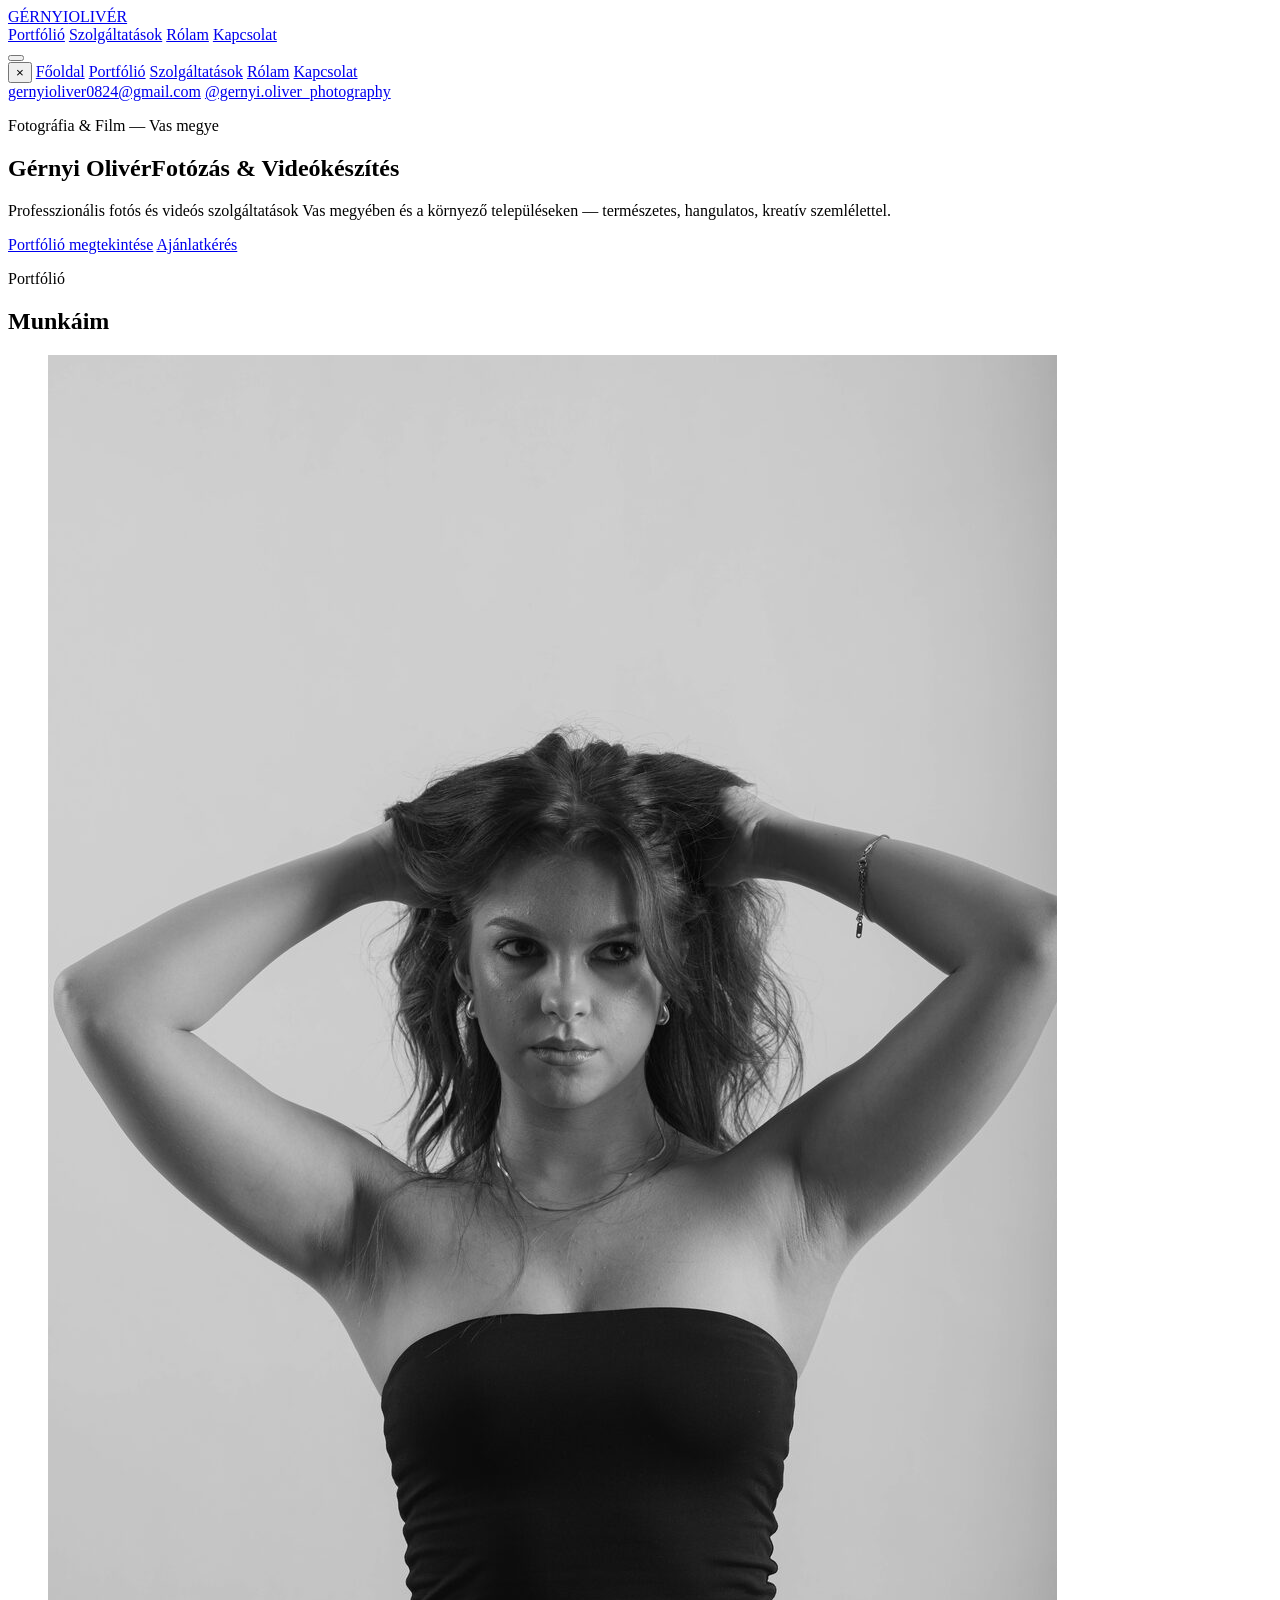
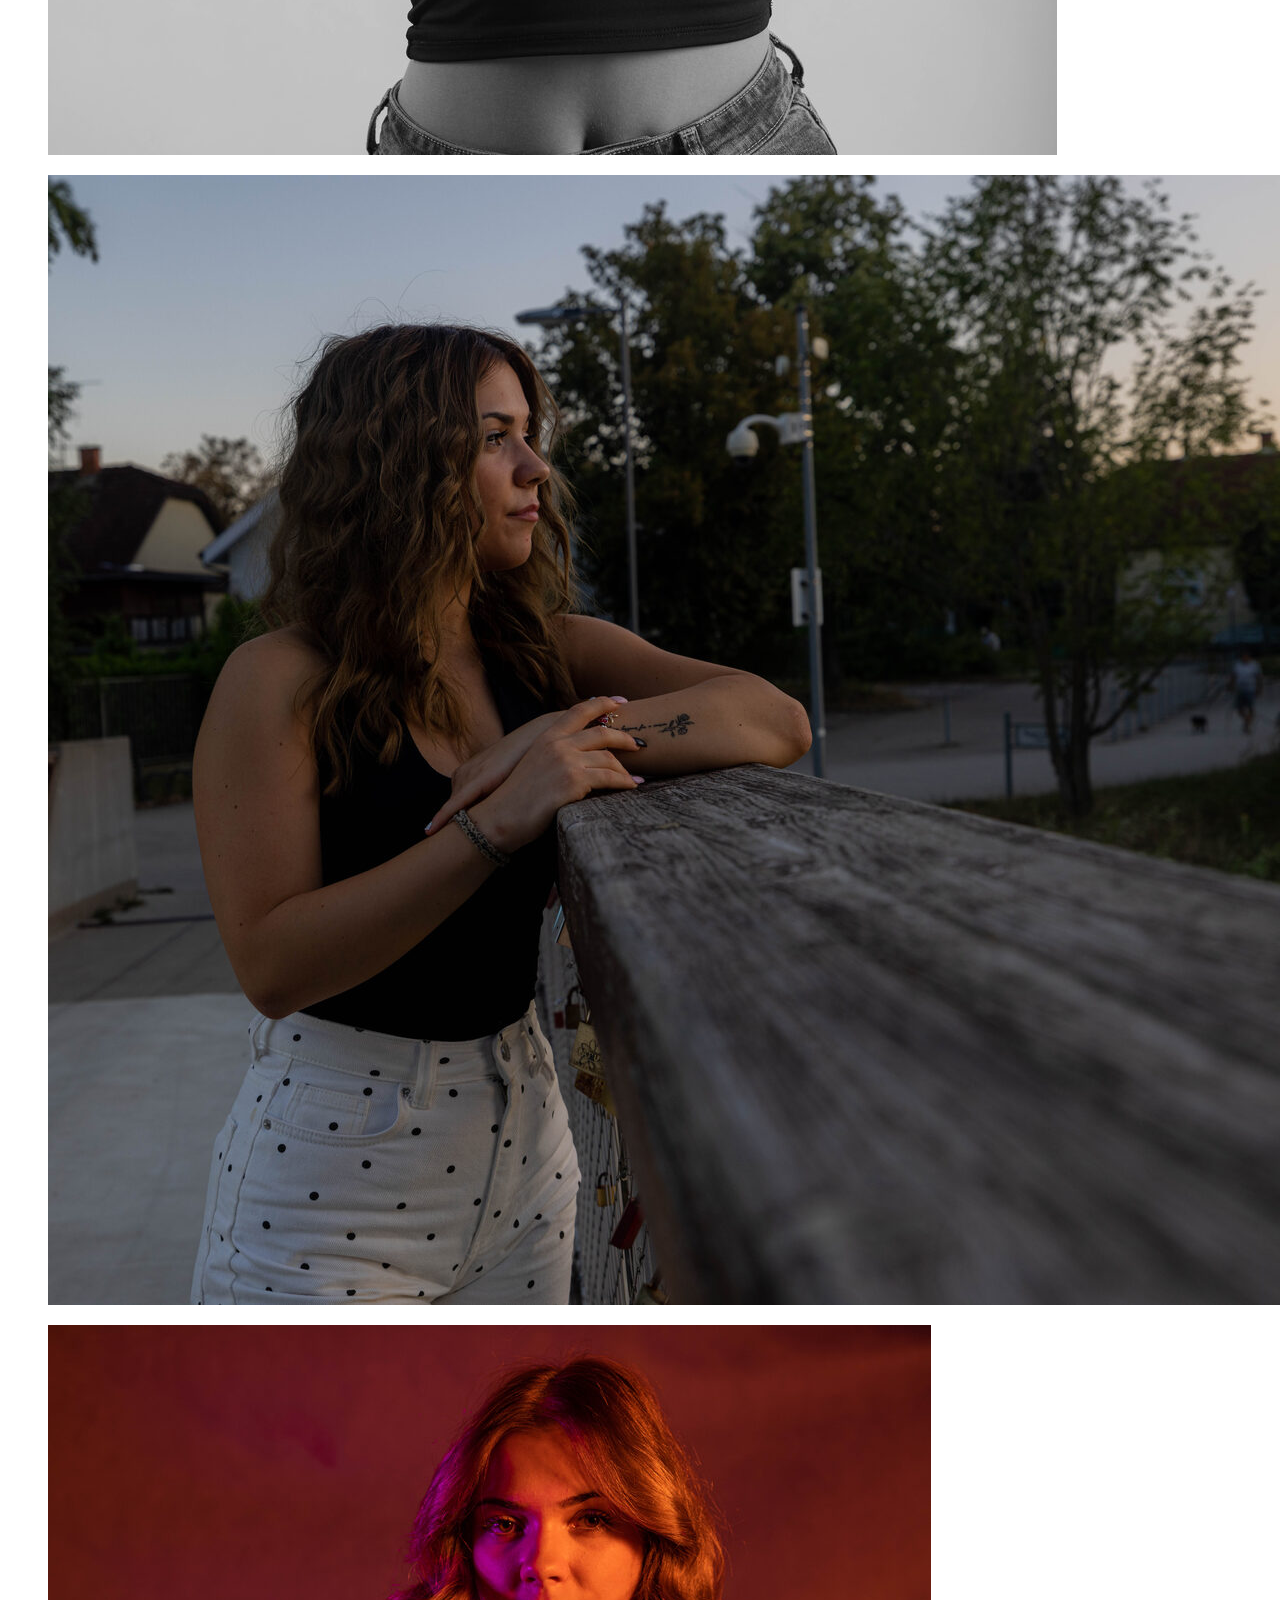
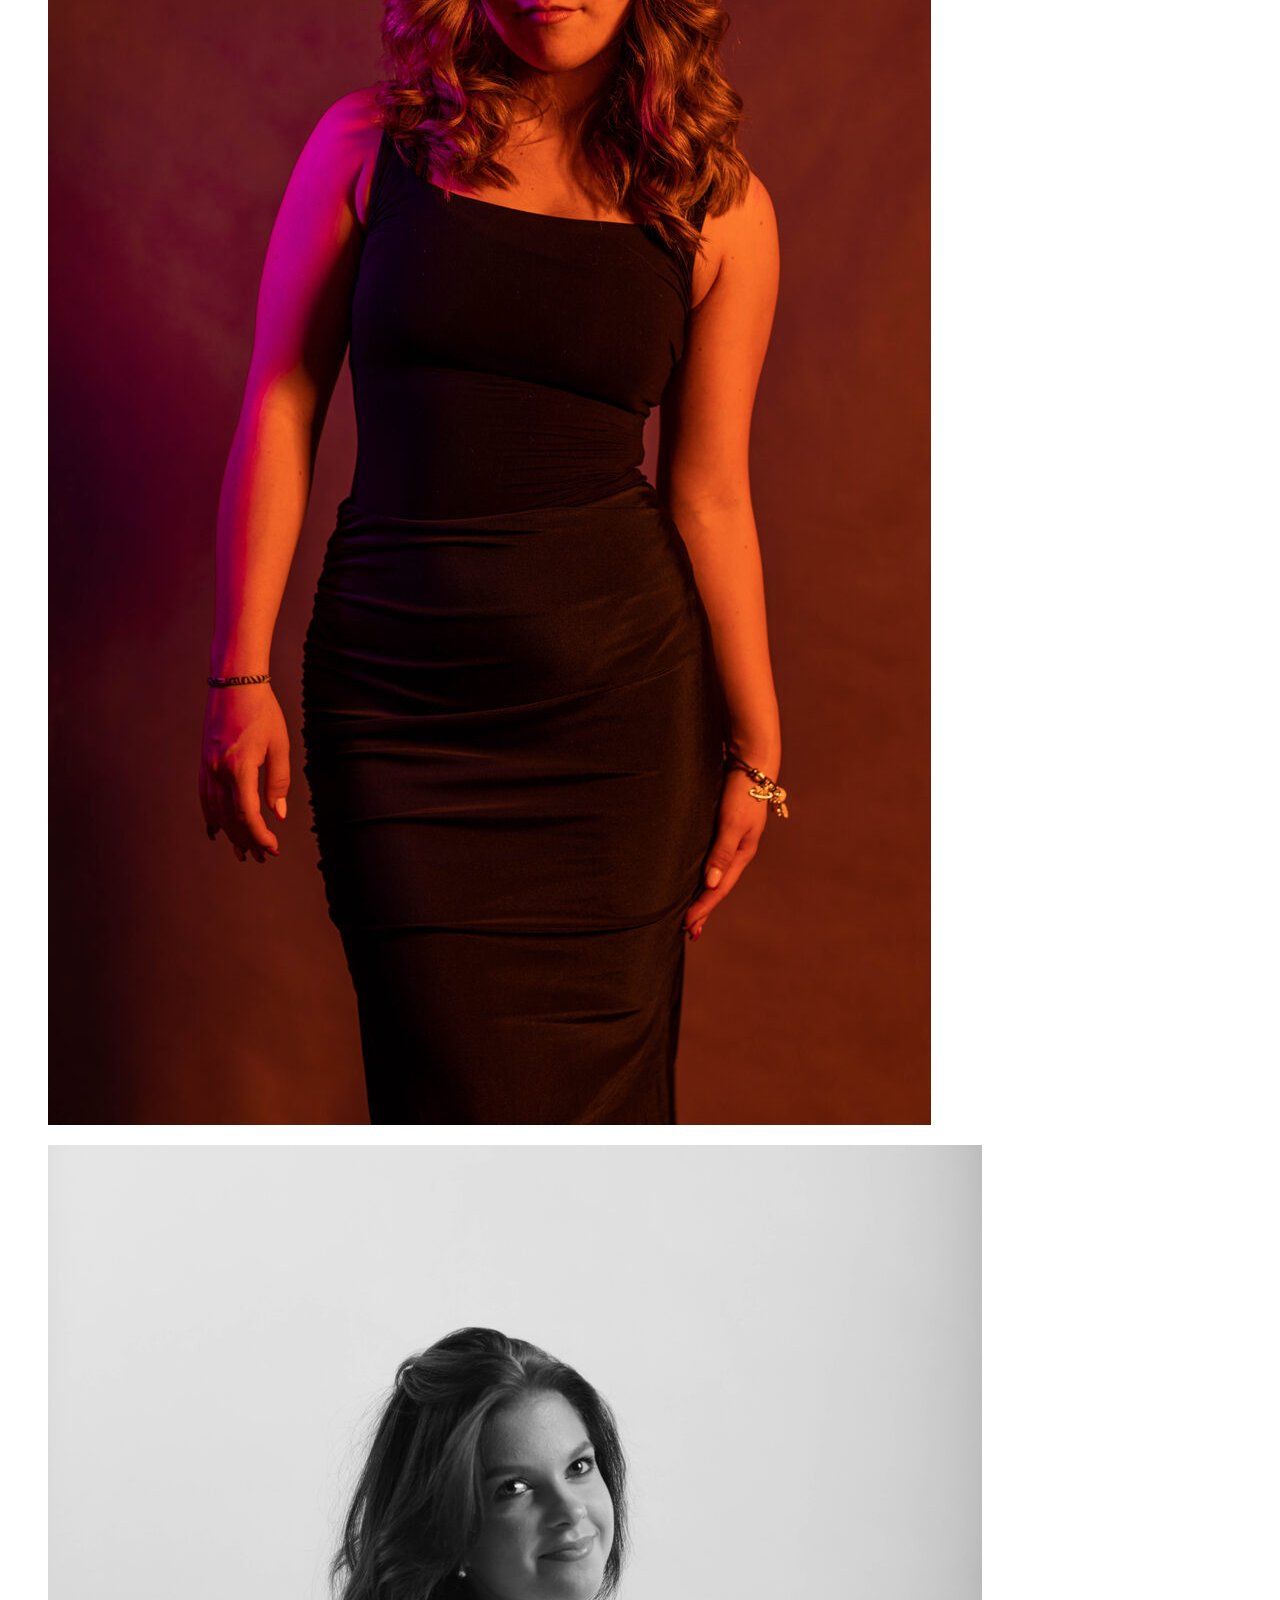
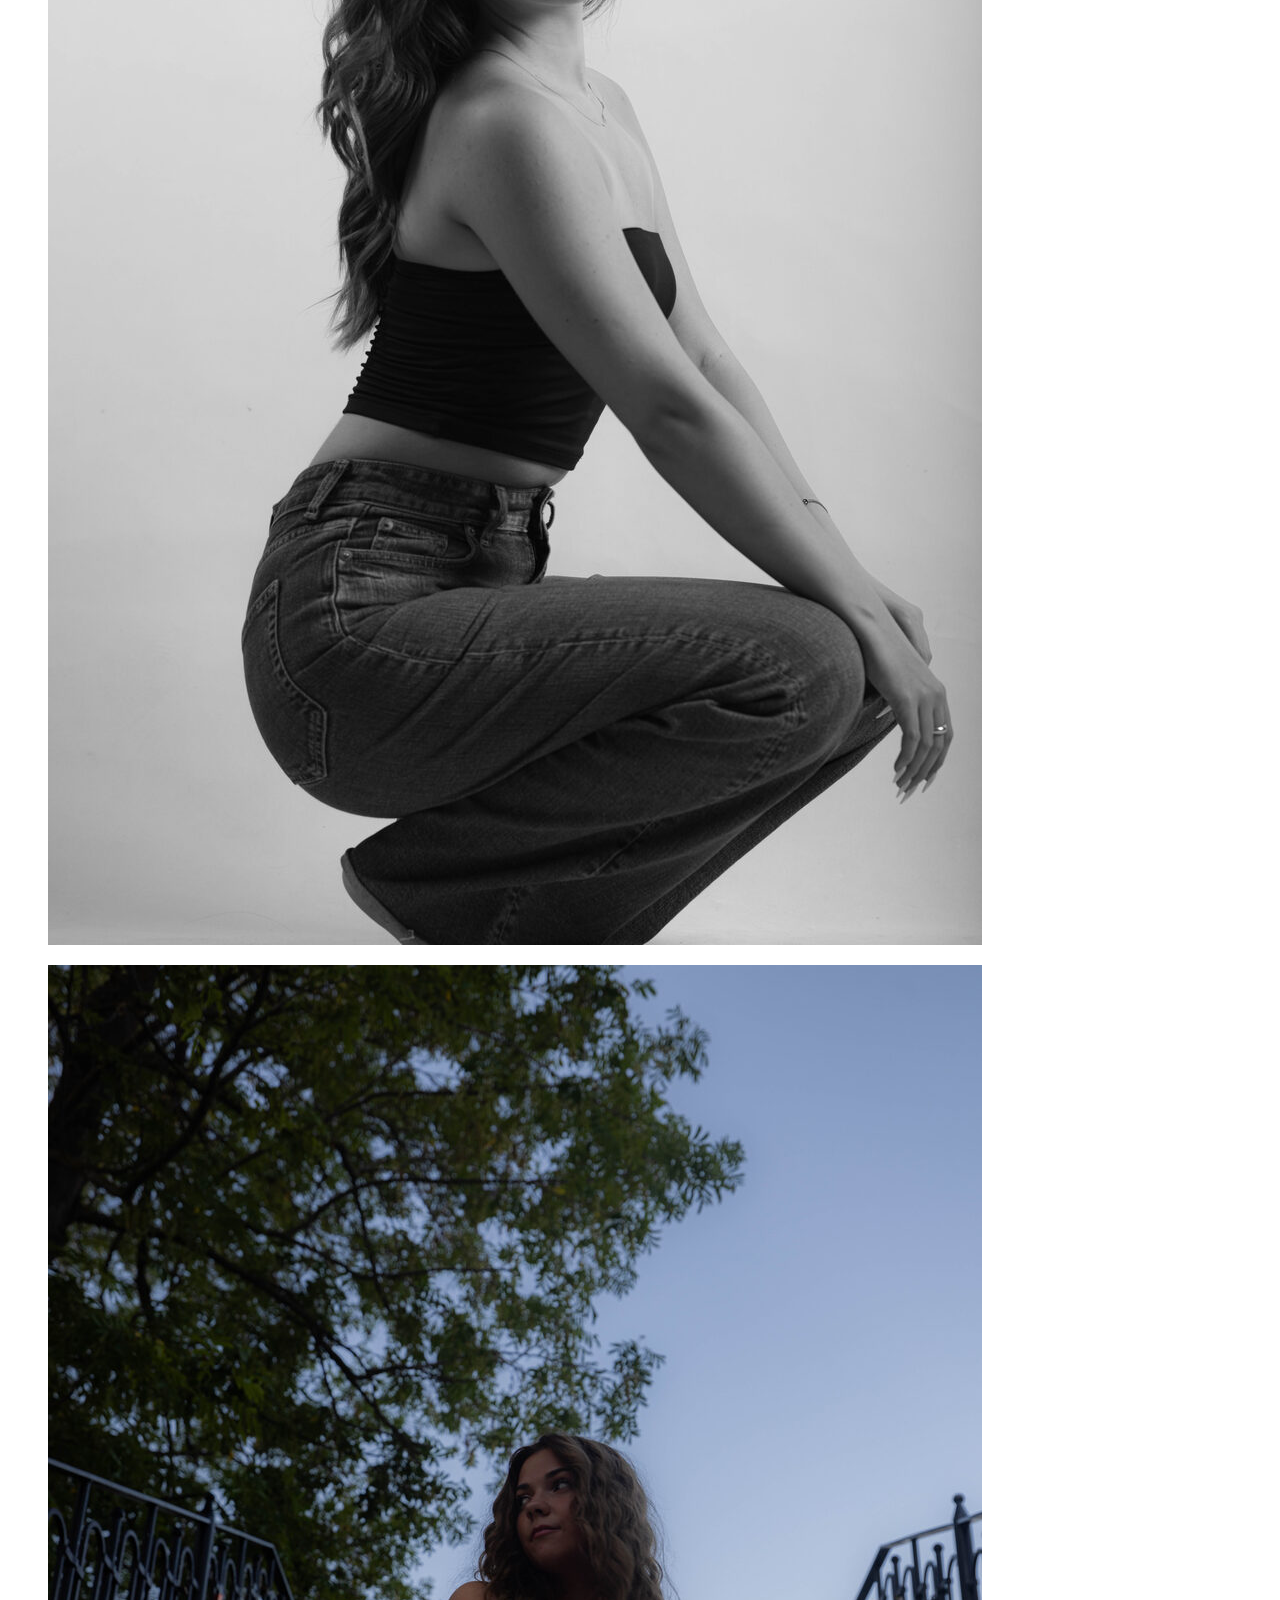
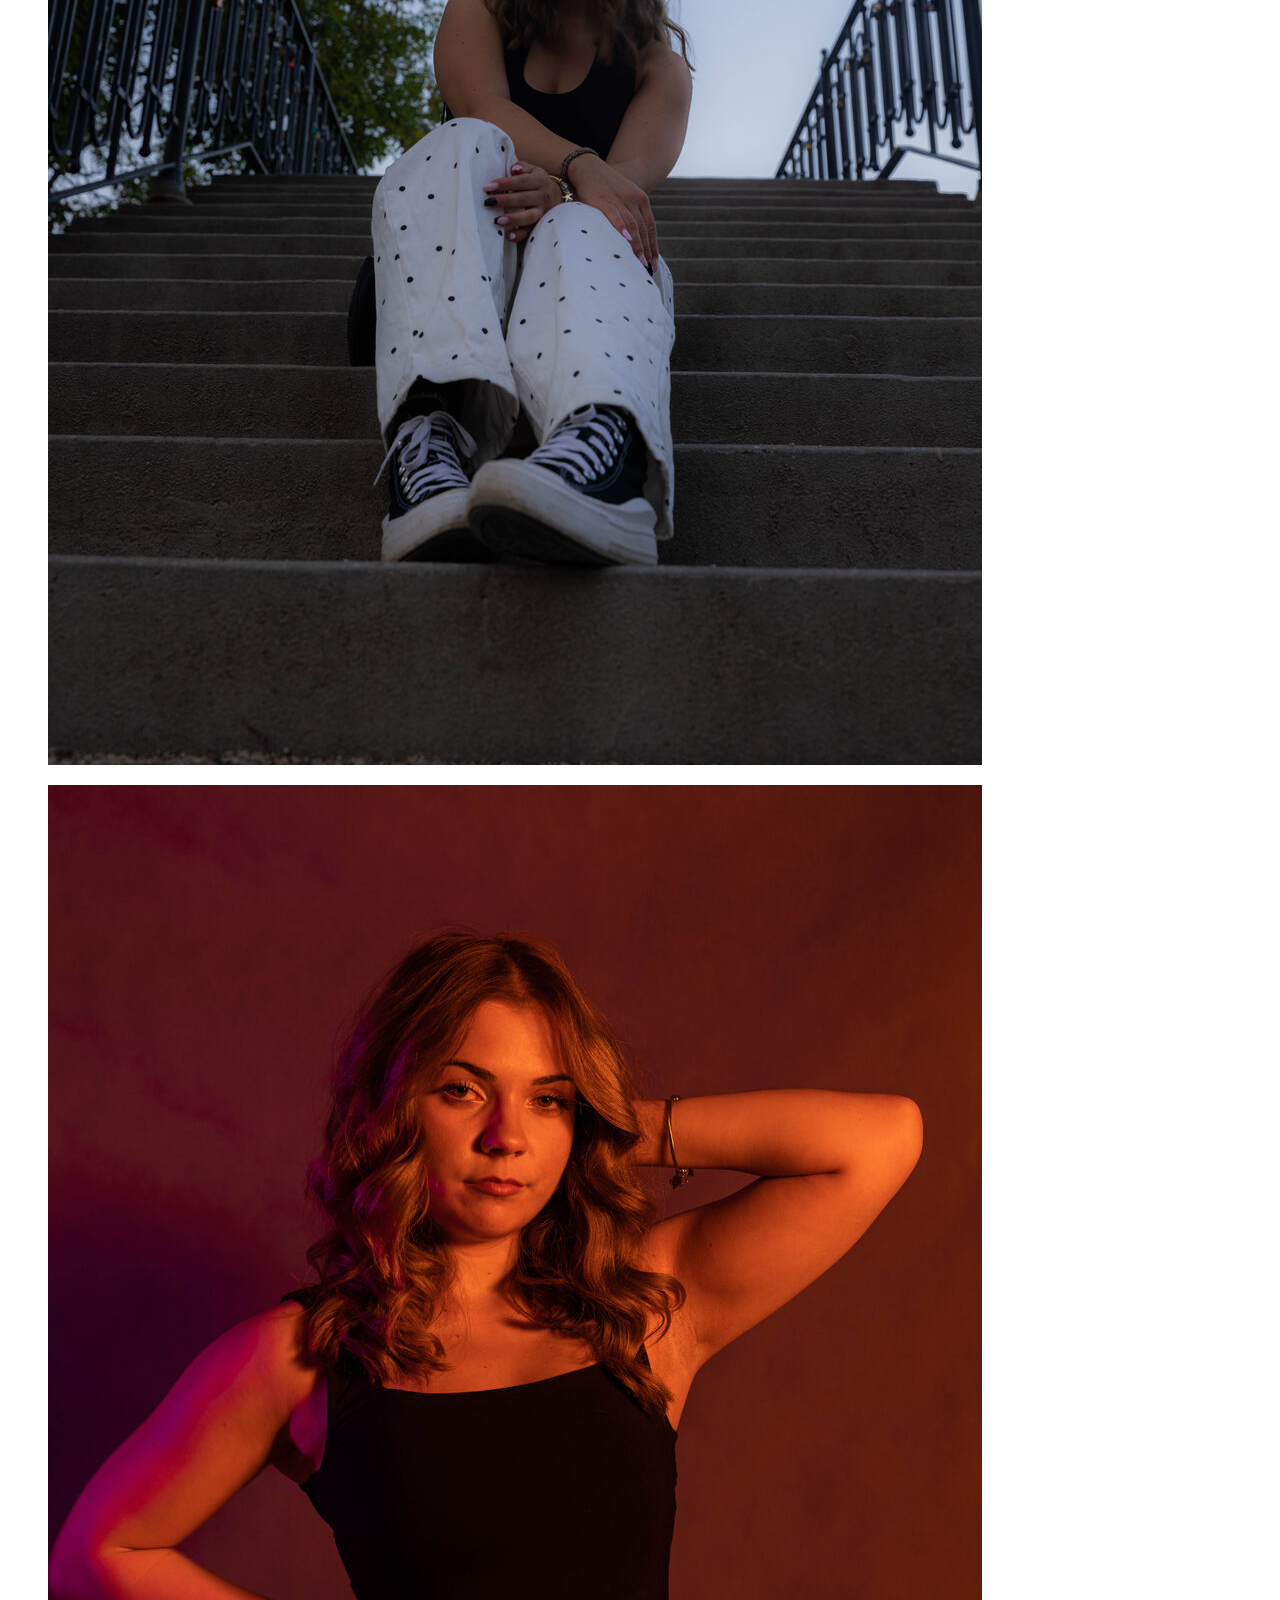
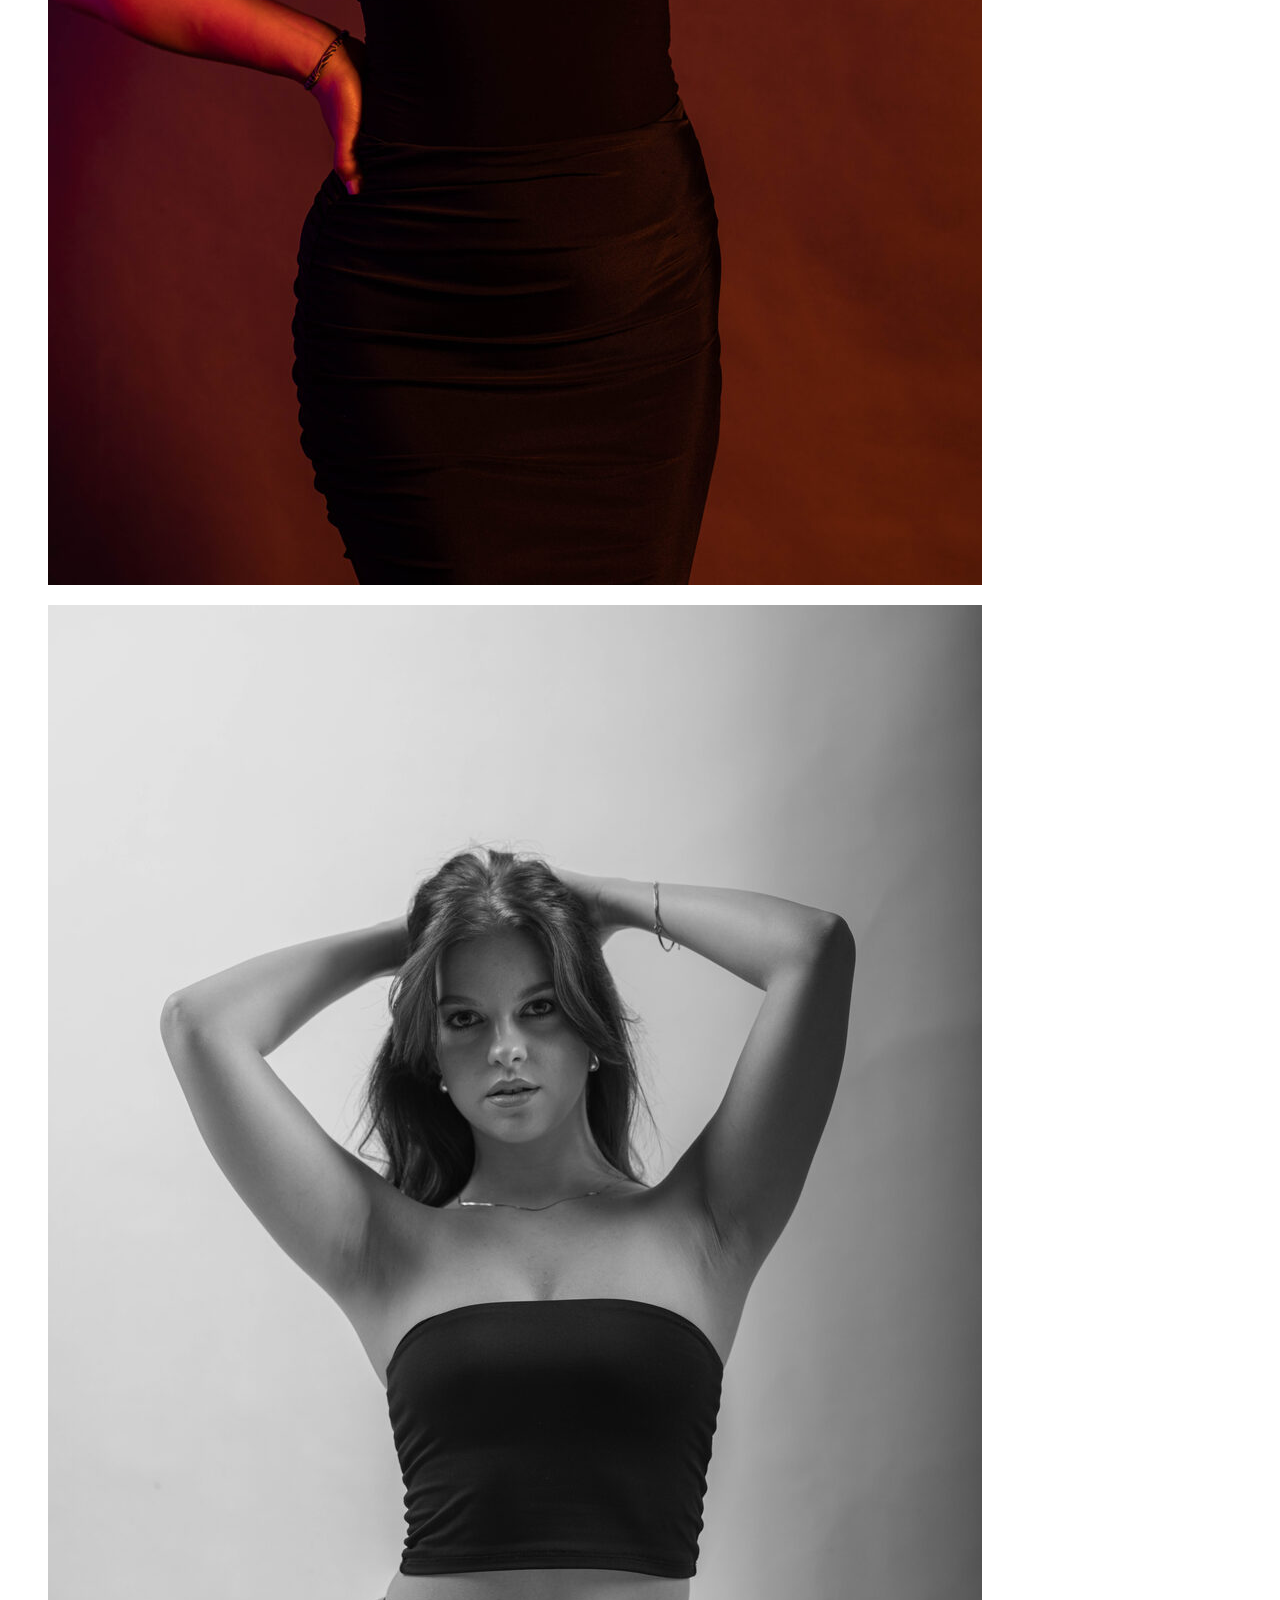
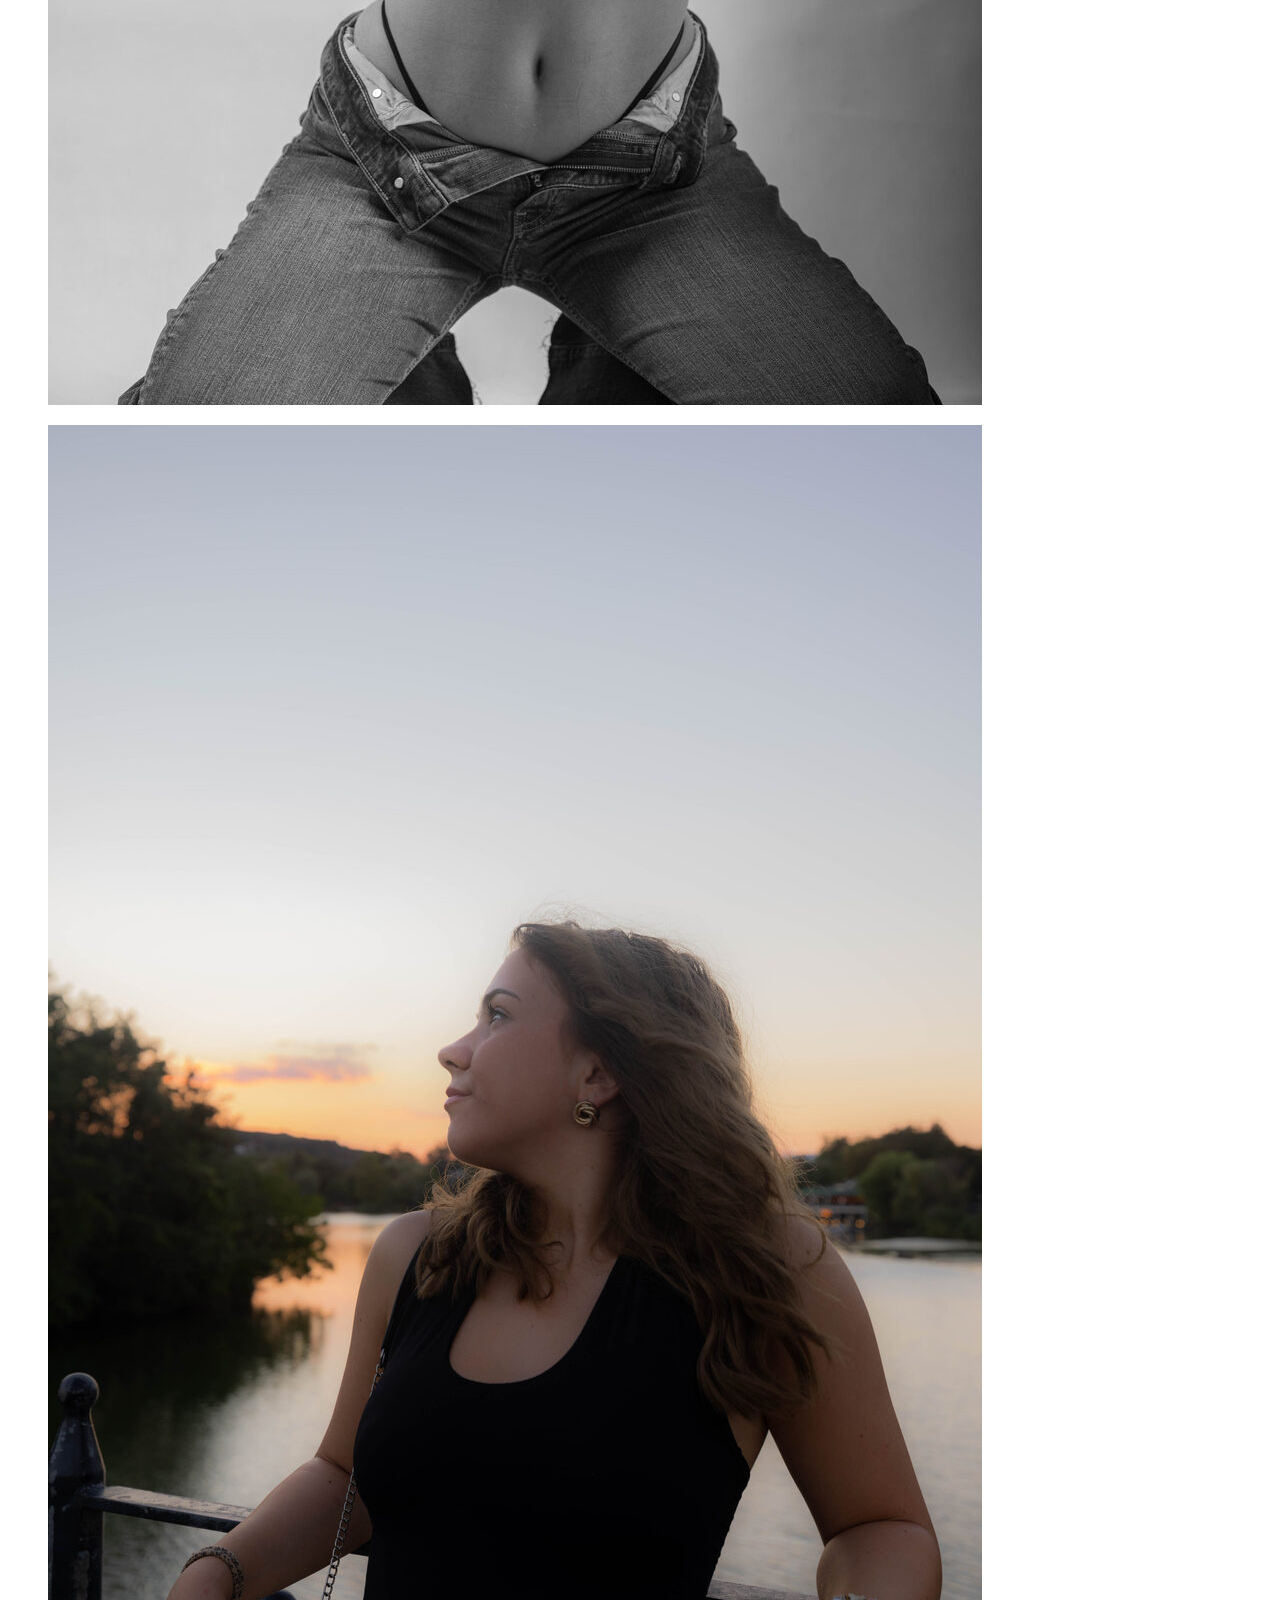
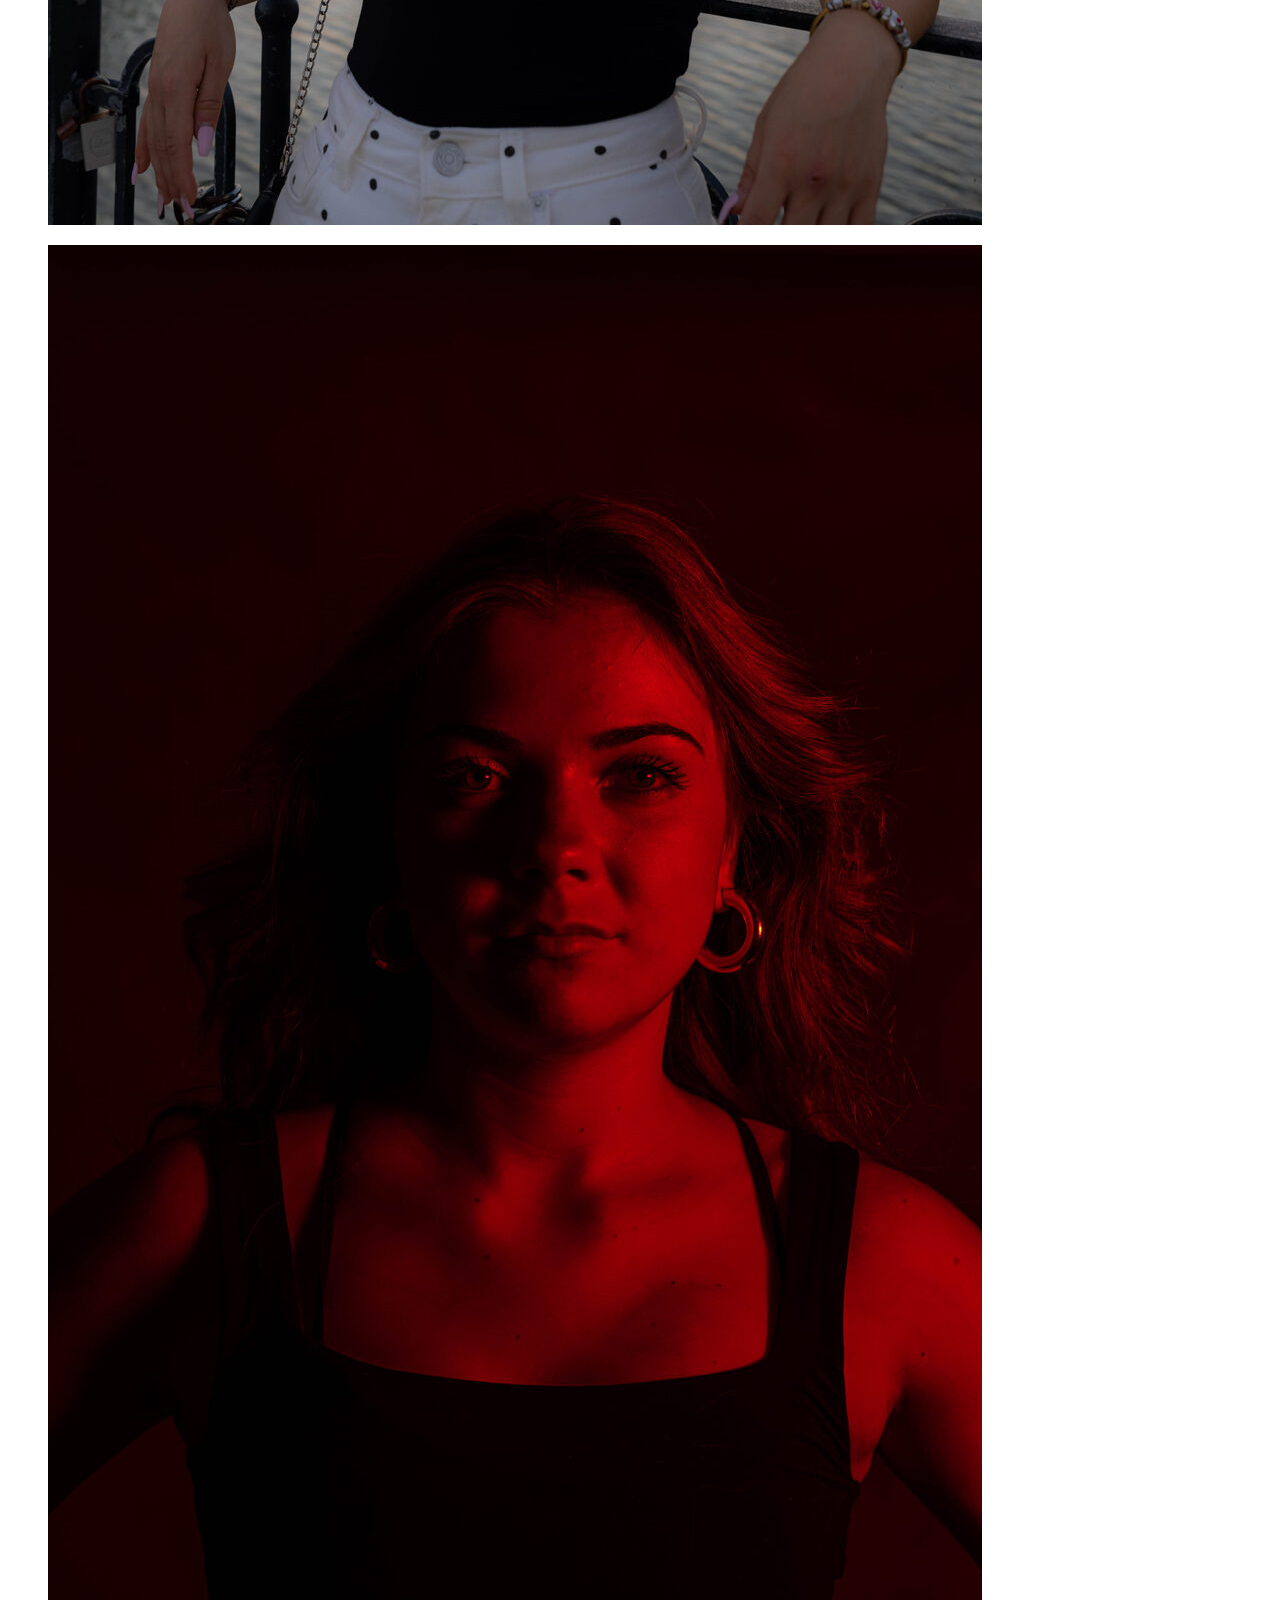
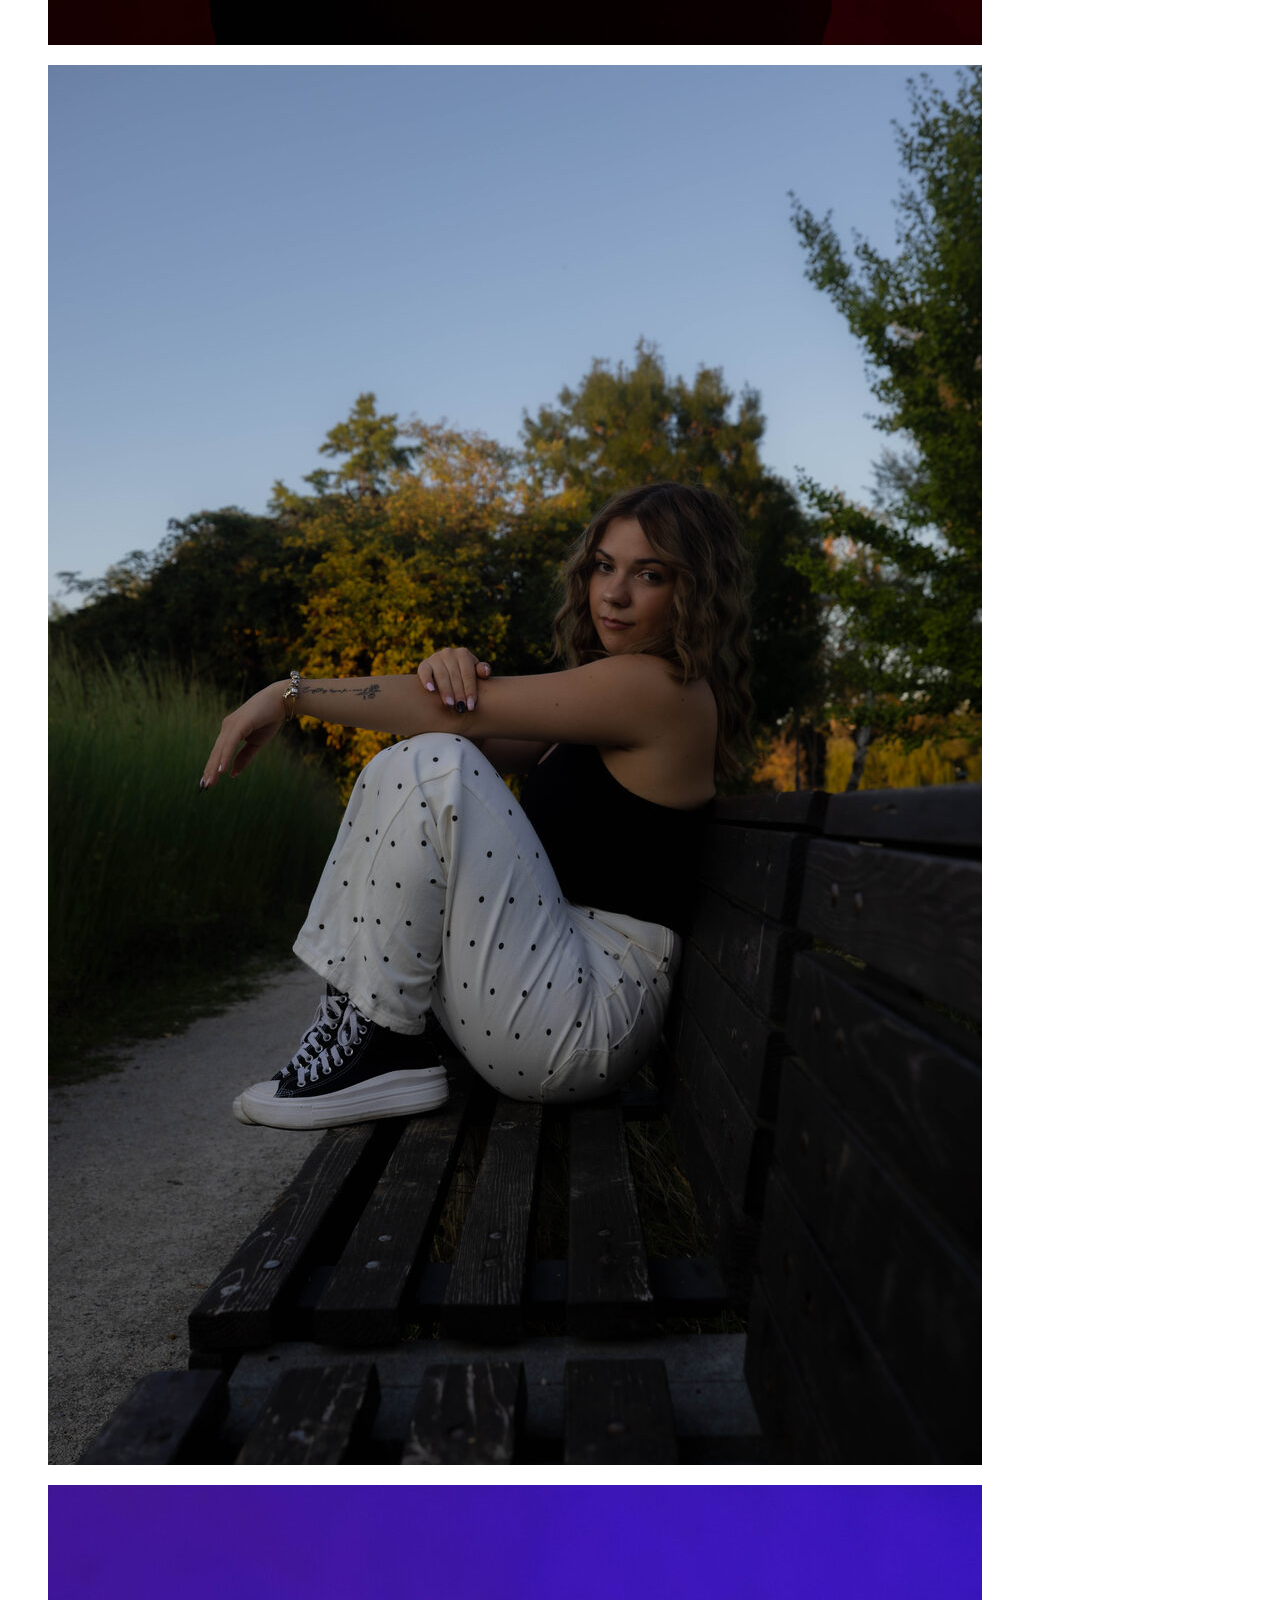
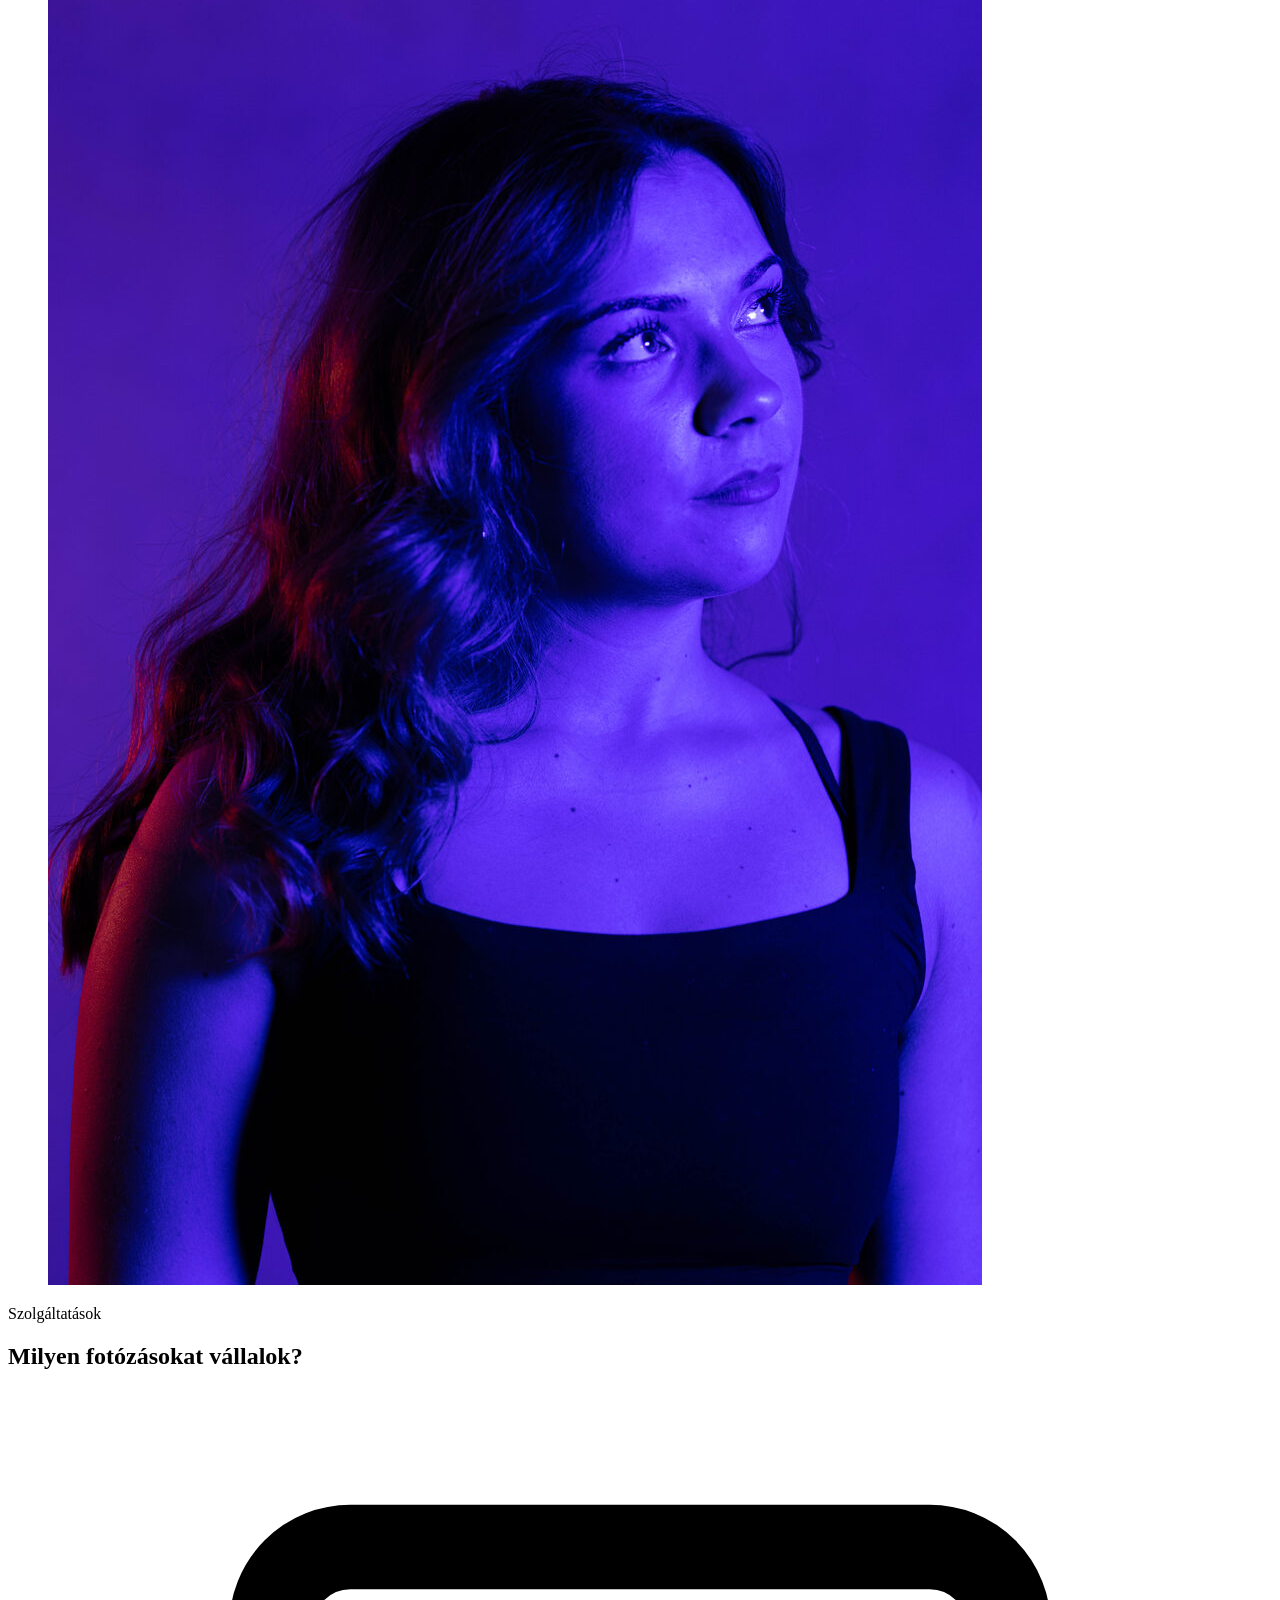
==== commit 64ebb434: "Update URLs and paths in index.html" ====
--- a/index.html
+++ b/index.html
@@ -8,14 +8,12 @@
 <meta name="theme-color" content="#efece4" />
 
 <!-- ==========================================================================
-     FONTOS — GITHUB PAGES ÉLESÍTÉS UTÁN:
-     Ha tudod a végleges élő URL-t (pl. https://felhasznalonev.github.io/repo-nev/),
-     írd be az alábbi 3 helyre (canonical, og:url, og:image, twitter:image) a
-     relatív útvonal helyett a TELJES, https://-vel kezdődő címet. Enélkül a
-     Facebook/Messenger/Twitter megosztás előnézeti képe egyes platformokon
-     nem fog betölteni, mert az relatív útvonalat sok crawler nem old fel.
+     Élő URL beállítva: https://acebroom.github.io/gernyioliver/
+     (canonical, og:url, og:image, twitter:image, schema.org — mind ez
+     alapján). Ha a repo neve vagy a GitHub Pages cím változik, ezt az 5
+     helyet kell frissíteni.
      ========================================================================== -->
-<link rel="canonical" href="https://gernyioliver-portfolio.example.com/" />
+<link rel="canonical" href="https://acebroom.github.io/gernyioliver/" />
 
 <!-- Favicon -->
 <link rel="icon" href="favicon.ico" sizes="any" />
@@ -29,8 +27,8 @@
 <meta property="og:site_name" content="Gérnyi Olivér Fotózás &amp; Videózás" />
 <meta property="og:title" content="Gérnyi Olivér — Fotózás &amp; Videózás | Vas megye" />
 <meta property="og:description" content="Professzionális fotós és videós szolgáltatások Vas megyében és a környező településeken — portré, esküvő, gasztro, termék és rendezvény fotózás." />
-<meta property="og:url" content="https://gernyioliver-portfolio.example.com/" />
-<meta property="og:image" content="https://gernyioliver-portfolio.example.com/images/og-image.jpg" />
+<meta property="og:url" content="https://acebroom.github.io/gernyioliver/" />
+<meta property="og:image" content="https://acebroom.github.io/gernyioliver/images/og-image.jpg" />
 <meta property="og:image:width" content="1200" />
 <meta property="og:image:height" content="630" />
 <meta property="og:image:alt" content="Gérnyi Olivér — Fotózás és Videózás" />
@@ -40,7 +38,7 @@
 <meta name="twitter:card" content="summary_large_image" />
 <meta name="twitter:title" content="Gérnyi Olivér — Fotózás & Videózás | Vas megye" />
 <meta name="twitter:description" content="Professzionális fotós és videós szolgáltatások Vas megyében és a környező településeken." />
-<meta name="twitter:image" content="https://gernyioliver-portfolio.example.com/images/og-image.jpg" />
+<meta name="twitter:image" content="https://acebroom.github.io/gernyioliver/images/og-image.jpg" />
 
 <!-- Google Fonts: Bodoni Moda (karakteres, magazinos display-betű a
      címsorokhoz) + Archivo (letisztult, semleges sans-serif a
@@ -52,7 +50,7 @@
   rel="stylesheet"
 />
 
-<link rel="stylesheet" href="style.css" />
+<link rel="stylesheet" href="css/style.css" />
 
 <!-- Schema.org strukturált adat — segíti a Google-t helyi fotós/videós
      vállalkozásként azonosítani az oldalt (Google Térkép / helyi keresés). -->
@@ -61,8 +59,8 @@
   "@context": "https://schema.org",
   "@type": "Photographer",
   "name": "Gérnyi Olivér",
-  "image": "https://gernyioliver-portfolio.example.com/images/og-image.jpg",
-  "url": "https://gernyioliver-portfolio.example.com/",
+  "image": "https://acebroom.github.io/gernyioliver/images/og-image.jpg",
+  "url": "https://acebroom.github.io/gernyioliver/",
   "email": "mailto:gernyioliver0824@gmail.com",
   "sameAs": [
     "https://instagram.com/gernyi.oliver_photography"
@@ -401,6 +399,6 @@
 <script>
   document.getElementById("year").textContent = new Date().getFullYear();
 </script>
-<script src="script.js"></script>
+<script src="js/script.js"></script>
 </body>
 </html>
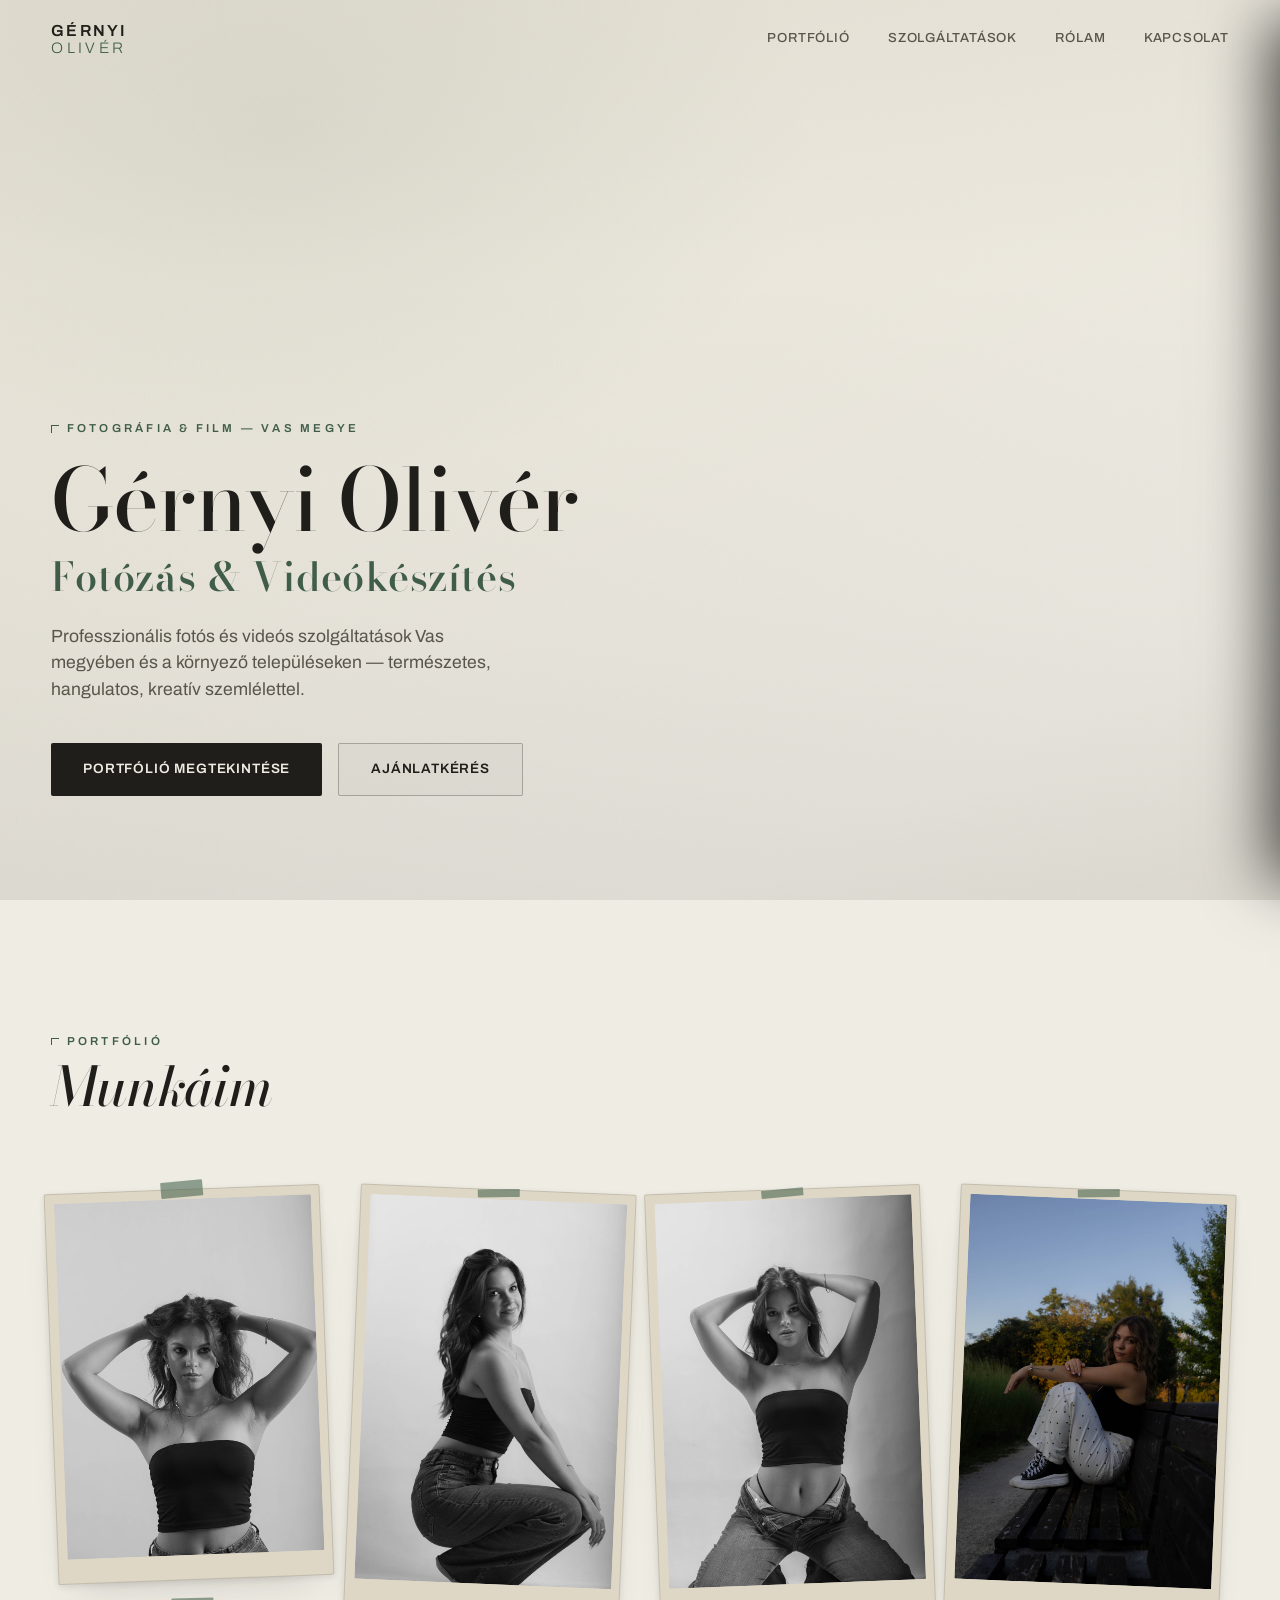
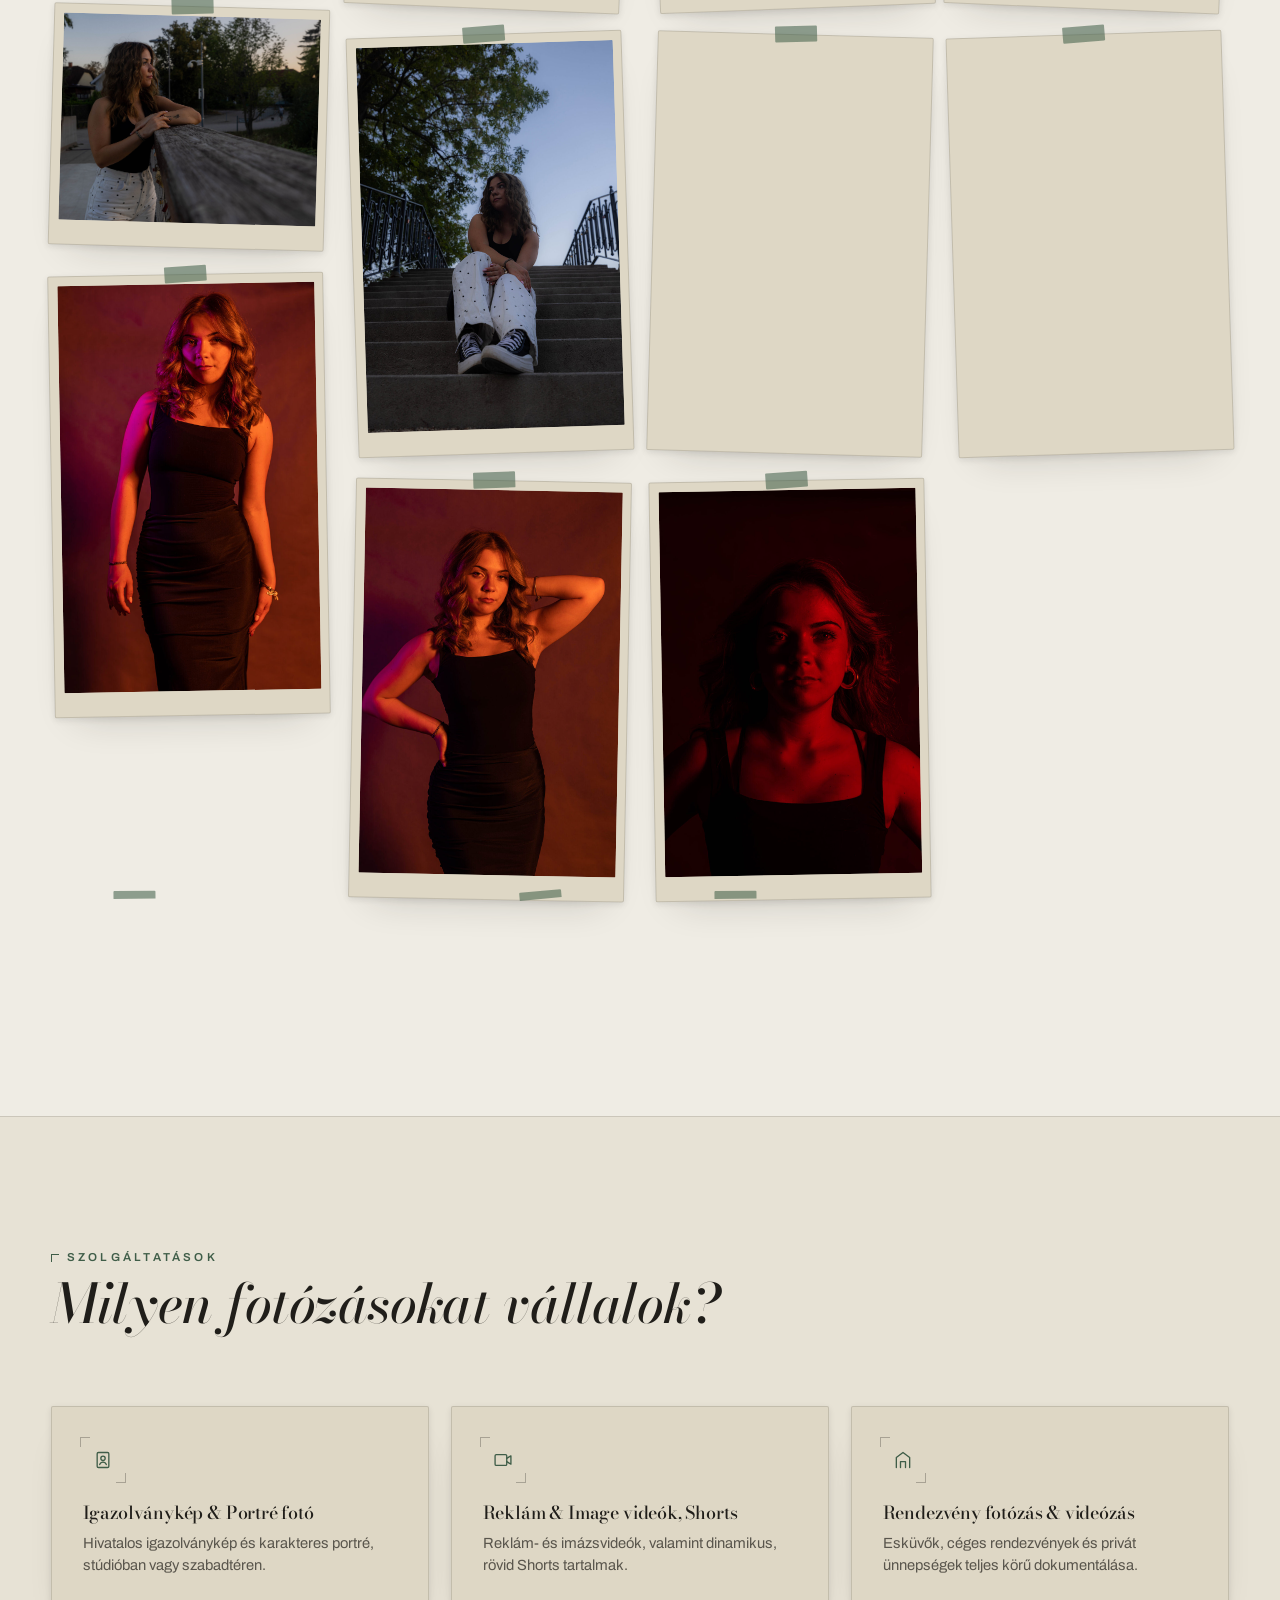
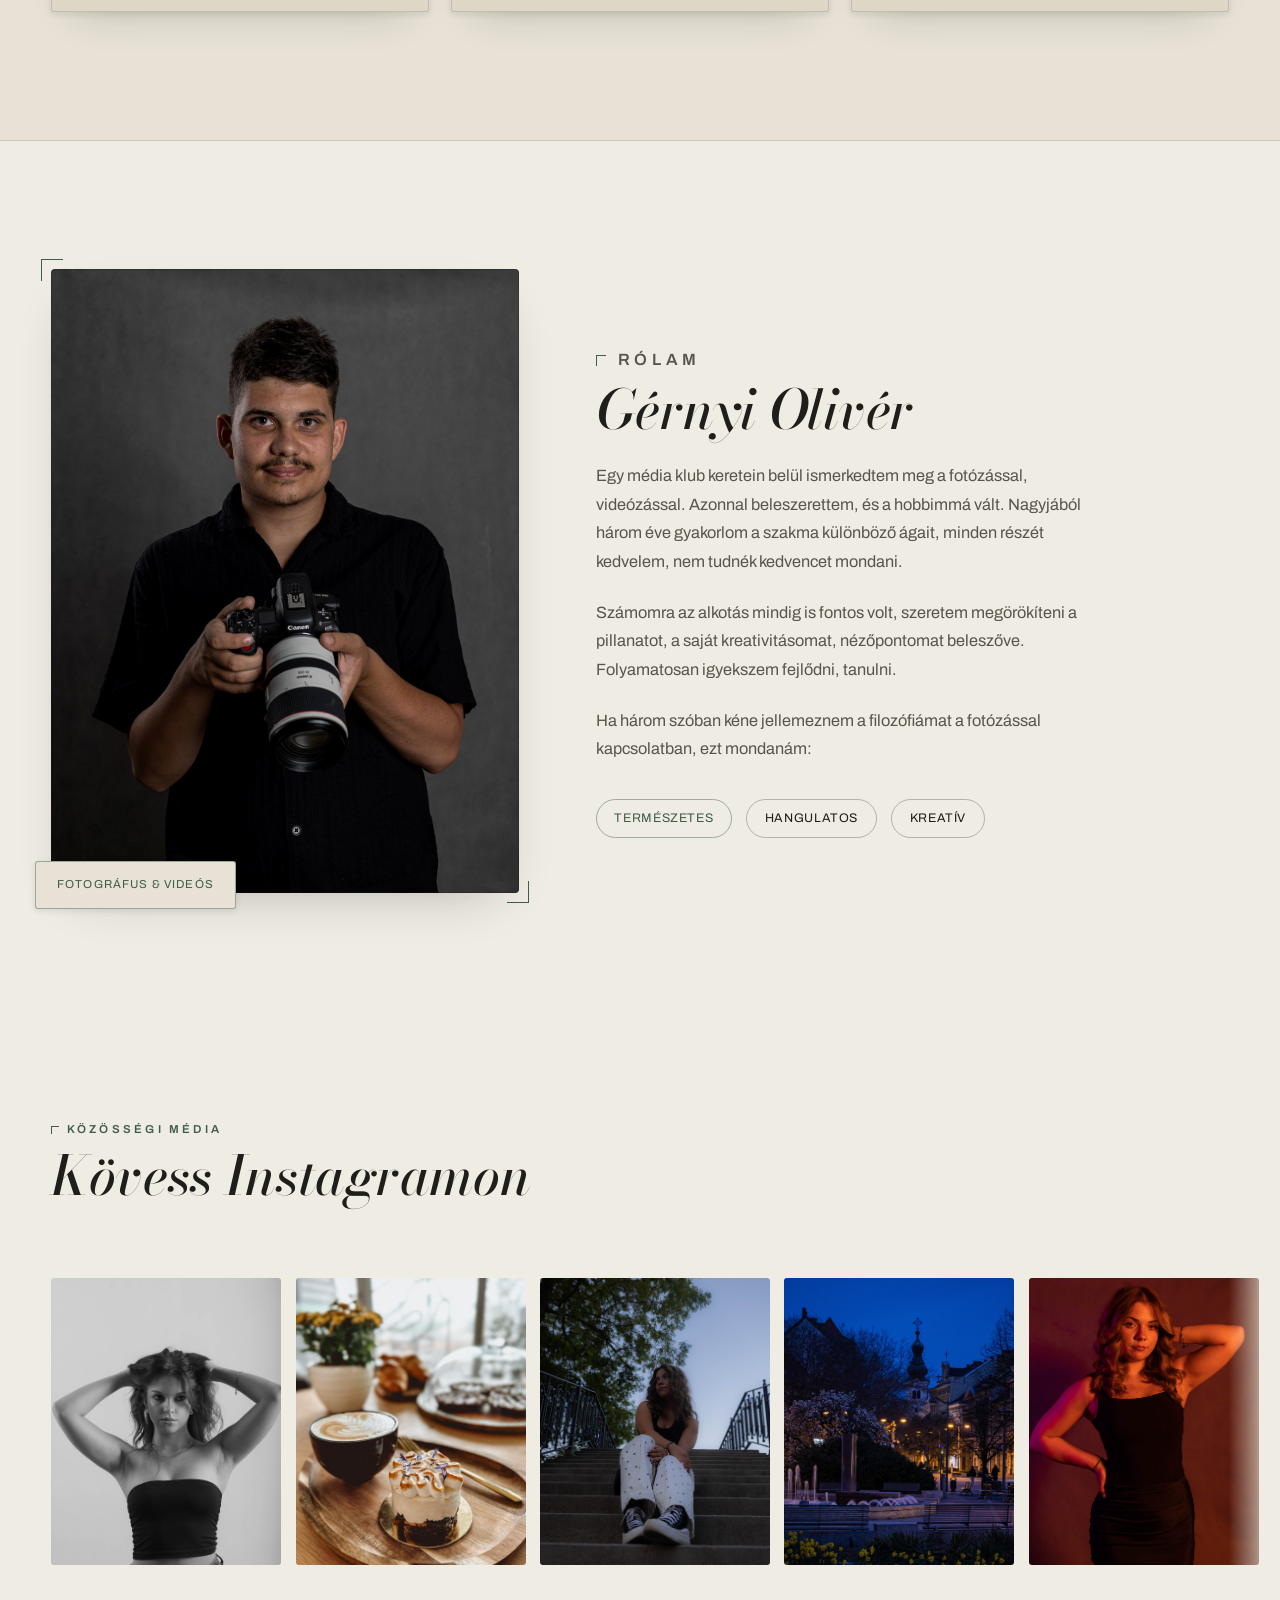
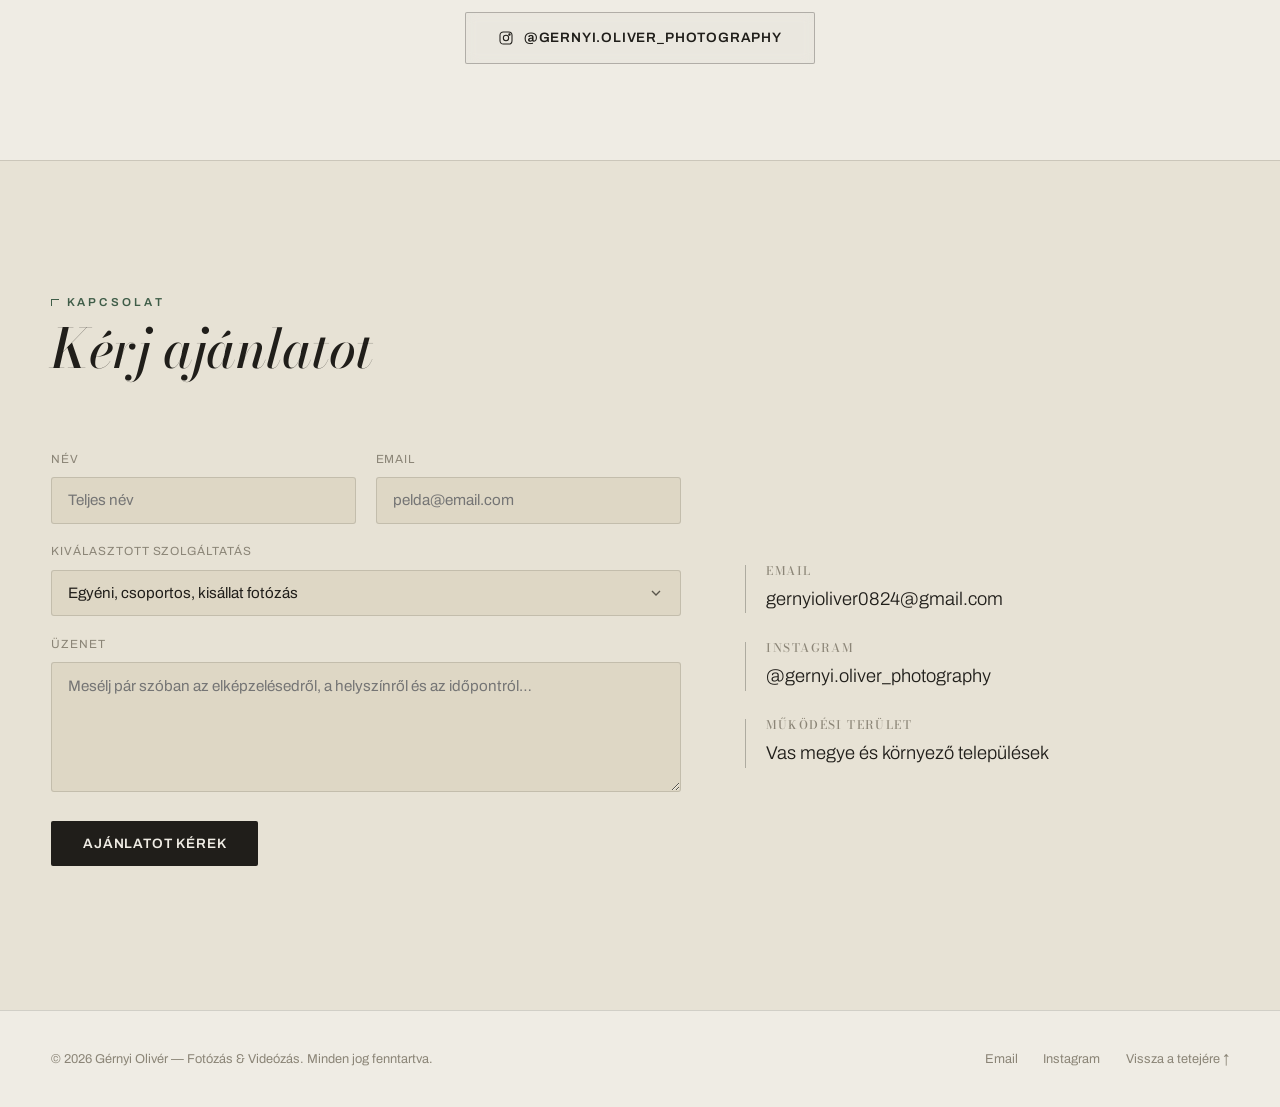
==== commit f3bbe8d5: "Update stylesheet and script links in index.html" ====
--- a/index.html
+++ b/index.html
@@ -50,7 +50,7 @@
   rel="stylesheet"
 />
 
-<link rel="stylesheet" href="css/style.css" />
+<link rel="stylesheet" href="style.css" />
 
 <!-- Schema.org strukturált adat — segíti a Google-t helyi fotós/videós
      vállalkozásként azonosítani az oldalt (Google Térkép / helyi keresés). -->
@@ -399,6 +399,6 @@
 <script>
   document.getElementById("year").textContent = new Date().getFullYear();
 </script>
-<script src="js/script.js"></script>
+<script src="script.js"></script>
 </body>
 </html>
--- a/style.css
+++ b/style.css
@@ -0,0 +1,1228 @@
+/* ==========================================================================
+   GÉRNYI OLIVÉR — FOTÓZÁS & VIDEÓZÁS
+   Egyoldalas portfólió — stíluslap
+   ========================================================================== */
+
+/* ---- Design tokens -------------------------------------------------------
+   Paletta — letisztult "kontaktmásolat" hangulat: meleg papír alap,
+   mély tintafekete szöveg, egyetlen visszafogott, mohazöld kiemelő szín.
+   --bg           : #efece4  meleg papírfehér (nem steril #fff)
+   --bg-raised    : #e7e2d5  kártyák, panelek alapja
+   --bg-raised-2  : #ded7c5  hover / aktív állapotok, mezők
+   --line         : rgba(30,28,24,.14)  finom elválasztók
+   --ink          : #201e1a  fő szöveg (meleg tintafekete, nem tiszta #000)
+   --ink-dim      : #59554c  másodlagos szöveg
+   --ink-faint    : #8b8577  harmadlagos / caption
+   --brass        : #3f5d48  kiemelő szín — mély mohazöld, a natúr fény és
+                    a film-hívó laborok üveges zöldje idézi
+   --on-photo     : a fotók fölötti sötét sávokon használt világos szöveg
+--------------------------------------------------------------------------- */
+
+:root {
+  --bg: #efece4;
+  --bg-raised: #e7e2d5;
+  --bg-raised-2: #ded7c5;
+  --line: rgba(30, 28, 24, 0.14);
+  --line-strong: rgba(30, 28, 24, 0.28);
+  --ink: #201e1a;
+  --ink-dim: #59554c;
+  --ink-faint: #8b8577;
+  --brass: #3f5d48;
+  --brass-dim: rgba(63, 93, 72, 0.12);
+  --brass-line: rgba(63, 93, 72, 0.45);
+  --accent-on-dark: #a9cbae;
+  --on-photo: #f5f2ea;
+  --on-photo-dim: rgba(245, 242, 234, 0.74);
+
+  --font-body: "Archivo", -apple-system, BlinkMacSystemFont, "Segoe UI", sans-serif;
+  --font-display: "Bodoni Moda", "Times New Roman", serif;
+
+  --container: 1280px;
+  --gutter: clamp(1.25rem, 4vw, 3.5rem);
+
+  --ease-out: cubic-bezier(0.16, 1, 0.3, 1);
+  --ease-in-out: cubic-bezier(0.65, 0, 0.35, 1);
+
+  --shadow-soft: 0 20px 50px -26px rgba(32, 30, 26, 0.32);
+  --shadow-card: 0 20px 40px -24px rgba(32, 30, 26, 0.24), 0 2px 6px rgba(32, 30, 26, 0.1);
+}
+
+/* ---- Reset ---------------------------------------------------------------*/
+
+*,
+*::before,
+*::after {
+  box-sizing: border-box;
+  margin: 0;
+  padding: 0;
+}
+
+html {
+  scroll-behavior: smooth;
+  -webkit-text-size-adjust: 100%;
+}
+
+@media (prefers-reduced-motion: reduce) {
+  html {
+    scroll-behavior: auto;
+  }
+  *,
+  *::before,
+  *::after {
+    animation-duration: 0.001ms !important;
+    animation-iteration-count: 1 !important;
+    transition-duration: 0.001ms !important;
+    scroll-behavior: auto !important;
+  }
+}
+
+body {
+  background: var(--bg);
+  color: var(--ink);
+  font-family: var(--font-body);
+  font-weight: 400;
+  line-height: 1.5;
+  -webkit-font-smoothing: antialiased;
+  -moz-osx-font-smoothing: grayscale;
+  overflow-x: hidden;
+}
+
+img {
+  max-width: 100%;
+  display: block;
+}
+
+a {
+  color: inherit;
+  text-decoration: none;
+}
+
+button {
+  font-family: inherit;
+  cursor: pointer;
+  border: none;
+  background: none;
+  color: inherit;
+}
+
+ul {
+  list-style: none;
+}
+
+/* Alig érezhető film-szemcse a papír-felületen — a laboros nagyítás
+   textúráját idézi, nem digitális simaságot */
+.grain {
+  position: fixed;
+  inset: 0;
+  pointer-events: none;
+  z-index: 9999;
+  opacity: 0.025;
+  mix-blend-mode: multiply;
+  background-image: url("data:image/svg+xml,%3Csvg xmlns='http://www.w3.org/2000/svg' width='120' height='120'%3E%3Cfilter id='n'%3E%3CfeTurbulence type='fractalNoise' baseFrequency='0.9' numOctaves='2' stitchTiles='stitch'/%3E%3C/filter%3E%3Crect width='100%25' height='100%25' filter='url(%23n)'/%3E%3C/svg%3E");
+}
+
+/* ---- Typography helpers ---------------------------------------------------*/
+
+.eyebrow {
+  font-family: var(--font-body);
+  font-size: 0.72rem;
+  letter-spacing: 0.28em;
+  text-transform: uppercase;
+  color: var(--brass);
+  font-weight: 600;
+  display: inline-flex;
+  align-items: center;
+  gap: 0.7em;
+}
+
+/* Kereső-keret jelölés — a fényképező kereső sarok-jeleit idézi, a
+   szolgáltatás-ikonokon és a portré-keretnél is visszaköszön */
+.eyebrow::before {
+  content: "";
+  width: 0.65em;
+  height: 0.65em;
+  border-left: 1.5px solid var(--brass);
+  border-top: 1.5px solid var(--brass);
+  display: inline-block;
+}
+
+h1,
+h2,
+h3 {
+  font-family: var(--font-display);
+  font-weight: 500;
+  letter-spacing: -0.01em;
+  line-height: 1.08;
+}
+
+h2 {
+  font-size: clamp(2.1rem, 4.4vw, 3.4rem);
+  font-weight: 500;
+  font-style: italic;
+  margin-top: 0.4rem;
+}
+
+.section-heading {
+  max-width: var(--container);
+  margin: 0 auto;
+  padding: 0 var(--gutter);
+  margin-bottom: clamp(2.5rem, 6vw, 4.5rem);
+}
+
+/* ---- Layout helpers -------------------------------------------------------*/
+
+section {
+  position: relative;
+}
+
+.container {
+  max-width: var(--container);
+  margin: 0 auto;
+  padding: 0 var(--gutter);
+}
+
+/* ---- Buttons ---------------------------------------------------------- */
+
+.btn {
+  display: inline-flex;
+  align-items: center;
+  justify-content: center;
+  gap: 0.6rem;
+  padding: 0.95rem 2rem;
+  font-size: 0.85rem;
+  letter-spacing: 0.06em;
+  text-transform: uppercase;
+  font-weight: 600;
+  border-radius: 2px;
+  transition: all 0.35s var(--ease-out);
+  white-space: nowrap;
+}
+
+.btn-primary {
+  background: var(--ink);
+  color: var(--bg);
+}
+
+.btn-primary:hover {
+  background: #322f29;
+  transform: translateY(-2px);
+  box-shadow: 0 12px 24px -8px rgba(32, 30, 26, 0.35);
+}
+
+.btn-outline {
+  border: 1px solid var(--line-strong);
+  color: var(--ink);
+  background: rgba(32, 30, 26, 0.02);
+  backdrop-filter: blur(6px);
+}
+
+.btn-outline:hover {
+  border-color: var(--brass);
+  color: var(--brass);
+  transform: translateY(-2px);
+}
+
+/* ==========================================================================
+   HEADER / NAVIGÁCIÓ
+   ========================================================================== */
+
+.site-header {
+  position: fixed;
+  top: 0;
+  left: 0;
+  right: 0;
+  z-index: 500;
+  padding: 1.35rem 0;
+  color: var(--ink);
+  transition: background 0.4s var(--ease-out), padding 0.4s var(--ease-out), box-shadow 0.4s var(--ease-out), color 0.4s ease;
+}
+
+.site-header.scrolled {
+  background: rgba(239, 236, 228, 0.88);
+  backdrop-filter: blur(14px);
+  padding: 0.9rem 0;
+  box-shadow: 0 1px 0 var(--line);
+  color: var(--ink);
+}
+
+.header-inner {
+  max-width: var(--container);
+  margin: 0 auto;
+  padding: 0 var(--gutter);
+  display: flex;
+  align-items: center;
+  justify-content: space-between;
+}
+
+.logo {
+  font-size: 1rem;
+  letter-spacing: 0.14em;
+  font-weight: 600;
+  display: flex;
+  flex-direction: column;
+  line-height: 1.15;
+}
+
+.logo span {
+  font-weight: 250;
+  color: var(--brass);
+  font-size: 0.95em;
+  letter-spacing: 0.22em;
+  transition: color 0.4s ease;
+}
+
+.site-header.scrolled .logo span {
+  color: var(--brass);
+}
+
+.nav-desktop {
+  display: flex;
+  gap: clamp(1.5rem, 3vw, 2.75rem);
+}
+
+.nav-desktop a {
+  font-size: 0.82rem;
+  letter-spacing: 0.06em;
+  text-transform: uppercase;
+  font-weight: 500;
+  color: var(--ink-dim);
+  position: relative;
+  padding-bottom: 4px;
+  transition: color 0.3s ease;
+}
+
+.site-header.scrolled .nav-desktop a {
+  color: var(--ink-dim);
+}
+
+.site-header.scrolled .nav-desktop a:hover {
+  color: var(--ink);
+}
+
+.nav-desktop a::after {
+  content: "";
+  position: absolute;
+  left: 0;
+  bottom: 0;
+  height: 1px;
+  width: 0;
+  background: var(--brass);
+  transition: width 0.35s var(--ease-out);
+}
+
+.nav-desktop a:hover {
+  color: var(--ink);
+}
+
+.nav-desktop a:hover::after {
+  width: 100%;
+}
+
+/* Hamburger -----------------------------------------------------------------*/
+
+.hamburger {
+  display: none;
+  flex-direction: column;
+  gap: 5px;
+  width: 26px;
+  z-index: 1100;
+  position: relative;
+}
+
+.hamburger span {
+  height: 1.5px;
+  width: 100%;
+  background: var(--ink);
+  transition: transform 0.4s var(--ease-in-out), opacity 0.3s ease, background 0.3s ease;
+}
+
+.site-header.scrolled .hamburger span {
+  background: var(--ink);
+}
+
+.hamburger.active span:nth-child(1) {
+  transform: translateY(6.5px) rotate(45deg);
+}
+
+.hamburger.active span:nth-child(2) {
+  opacity: 0;
+}
+
+.hamburger.active span:nth-child(3) {
+  transform: translateY(-6.5px) rotate(-45deg);
+}
+
+/* ---- Mobil menü: csak a jobb oldalt fedi le ------------------------------
+   A bal oldal látható marad, finoman elhomályosítva (dim + blur), a jobb
+   ~78% sötét panelként csúszik be jobbról. ---------------------------------*/
+
+.mobile-menu-overlay {
+  position: fixed;
+  inset: 0;
+  z-index: 900;
+  background: rgba(6, 6, 7, 0.35);
+  backdrop-filter: blur(3px);
+  opacity: 0;
+  visibility: hidden;
+  transition: opacity 0.45s var(--ease-in-out), visibility 0.45s var(--ease-in-out);
+}
+
+.mobile-menu-overlay.active {
+  opacity: 1;
+  visibility: visible;
+}
+
+.mobile-menu {
+  position: fixed;
+  top: 0;
+  right: 0;
+  bottom: 0;
+  width: min(78vw, 420px);
+  background: #0d0d0e;
+  border-left: 1px solid rgba(245, 242, 234, 0.12);
+  z-index: 1000;
+  display: flex;
+  flex-direction: column;
+  justify-content: center;
+  gap: 0.3rem;
+  padding: 2rem clamp(2rem, 8vw, 3.5rem);
+  transform: translateX(100%);
+  transition: transform 0.5s var(--ease-in-out);
+  box-shadow: -30px 0 60px -20px rgba(0, 0, 0, 0.7);
+}
+
+.mobile-menu.active {
+  transform: translateX(0);
+}
+
+.mobile-menu-close {
+  position: absolute;
+  top: 1.6rem;
+  right: clamp(1.5rem, 6vw, 2.5rem);
+  font-size: 2rem;
+  font-weight: 200;
+  color: var(--on-photo-dim);
+  line-height: 1;
+}
+
+.mobile-menu-close:hover {
+  color: var(--accent-on-dark);
+}
+
+.mobile-menu a {
+  font-size: 1.6rem;
+  font-weight: 250;
+  padding: 0.6rem 0;
+  color: var(--on-photo);
+  letter-spacing: -0.01em;
+  border-bottom: 1px solid transparent;
+  transition: color 0.3s ease, padding-left 0.3s ease;
+}
+
+.mobile-menu a:hover {
+  color: var(--accent-on-dark);
+  padding-left: 0.4rem;
+}
+
+.mobile-menu-footer {
+  margin-top: 2.5rem;
+  padding-top: 1.5rem;
+  border-top: 1px solid rgba(245, 242, 234, 0.14);
+  display: flex;
+  flex-direction: column;
+  gap: 0.6rem;
+}
+
+.mobile-menu-footer a {
+  font-size: 0.85rem;
+  color: var(--on-photo-dim);
+  letter-spacing: 0.03em;
+}
+
+/* ==========================================================================
+   HERO
+   ========================================================================== */
+
+.hero {
+  min-height: 100svh;
+  display: flex;
+  align-items: flex-end;
+  overflow: hidden;
+}
+
+/* Nincs fotó a nyitóképernyőn — helyette egy a paletta krém-tónusaiból
+   épített, finoman mozgó, elegáns színátmenet adja a hátteret, így a hero
+   ugyanabban a hangulatban nyit, mint a lap többi (világos) szekciója. */
+.hero-media {
+  position: absolute;
+  inset: 0;
+  z-index: 1;
+  background: linear-gradient(155deg, var(--bg-raised) 0%, var(--bg) 45%, var(--bg-raised-2) 100%);
+  background-size: 180% 180%;
+  animation: heroTone 18s ease-in-out infinite alternate;
+}
+
+.hero-media::before {
+  content: "";
+  position: absolute;
+  inset: 0;
+  background: radial-gradient(60% 55% at 22% 15%, rgba(63, 93, 72, 0.08), transparent 70%);
+}
+
+@keyframes heroTone {
+  from {
+    background-position: 0% 0%;
+  }
+  to {
+    background-position: 100% 100%;
+  }
+}
+
+.hero-overlay {
+  position: absolute;
+  inset: 0;
+  z-index: 2;
+  background: linear-gradient(
+    180deg,
+    rgba(32, 30, 26, 0.02) 0%,
+    rgba(32, 30, 26, 0) 30%,
+    rgba(32, 30, 26, 0.03) 68%,
+    rgba(32, 30, 26, 0.08) 100%
+  );
+}
+
+.hero-content {
+  position: relative;
+  z-index: 3;
+  width: 100%;
+  max-width: var(--container);
+  margin: 0 auto;
+  padding: 0 var(--gutter) clamp(4rem, 10vw, 6.5rem);
+  color: var(--ink);
+}
+
+.hero-content .eyebrow {
+  color: var(--brass);
+  opacity: 0;
+  animation: fadeUp 0.9s var(--ease-out) 0.15s forwards;
+}
+
+.hero-content .eyebrow::before {
+  border-color: var(--brass);
+}
+
+.hero-content h1 {
+  color: var(--ink);
+  font-size: clamp(2.6rem, 7vw, 5.4rem);
+  margin-top: 0.9rem;
+  max-width: 16ch;
+  opacity: 0;
+  animation: fadeUp 0.9s var(--ease-out) 0.32s forwards;
+}
+
+.hero-sub-line {
+  display: block;
+  font-weight: 550;
+  color: var(--brass);
+  font-size: 0.46em;
+  letter-spacing: 0.02em;
+  margin-top: 0.5rem;
+}
+
+.hero-lead {
+  margin-top: 1.6rem;
+  max-width: 46ch;
+  color: var(--ink-dim);
+  font-size: clamp(0.95rem, 1.4vw, 1.1rem);
+  opacity: 0;
+  animation: fadeUp 0.9s var(--ease-out) 0.48s forwards;
+}
+
+.hero-cta {
+  display: flex;
+  flex-wrap: wrap;
+  gap: 1rem;
+  margin-top: 2.5rem;
+  opacity: 0;
+  animation: fadeUp 0.9s var(--ease-out) 0.64s forwards;
+}
+
+@keyframes fadeUp {
+  from {
+    opacity: 0;
+    transform: translateY(22px);
+  }
+  to {
+    opacity: 1;
+    transform: translateY(0);
+  }
+}
+
+/* ==========================================================================
+   GALÉRIA — szekció keret (a tartalom a Portré válogatás blokkban van)
+   ========================================================================== */
+
+.gallery-section {
+  padding: clamp(5rem, 10vw, 8rem) 0;
+  background: var(--bg);
+}
+
+/* ==========================================================================
+   PORTRÉ VÁLOGATÁS — "kifüggesztett fotók" hangulatú, szétszórt elrendezés
+   Nem mappa/kategória-alapú: a legfrissebb portré-anyag lazán, enyhén
+   elforgatva, polaroid-szerű kerettel jelenik meg, oszlopos (masonry)
+   elrendezésben, hogy minden képernyőméreten szépen újratördelődjön.
+   ========================================================================== */
+
+.scatter-wall {
+  max-width: var(--container);
+  margin: 0 auto clamp(3.5rem, 7vw, 5.5rem);
+  padding: 0 var(--gutter);
+  column-count: 4;
+  column-gap: 1.5rem;
+}
+
+.scatter-item {
+  position: relative;
+  break-inside: avoid;
+  margin: 0 0 1.6rem;
+  background: var(--bg-raised-2);
+  border: 1px solid var(--line);
+  padding: 0.55rem 0.55rem 1.5rem;
+  border-radius: 2px;
+  box-shadow: var(--shadow-card);
+  transition: transform 0.4s var(--ease-out), box-shadow 0.4s ease, z-index 0s;
+}
+
+.scatter-item img {
+  display: block;
+  width: 100%;
+  border-radius: 1px;
+  filter: saturate(1.02);
+}
+
+/* Kis "washi tape" jelölés minden kép tetején, a moha-zöld kiemelő
+   színnel — ez adja a "kifüggesztett" hangulatot fizikai ragasztószalag
+   helyett, letisztultabb, a márkához illő módon. */
+.scatter-item::before {
+  content: "";
+  position: absolute;
+  top: -0.55rem;
+  left: 50%;
+  width: 2.6rem;
+  height: 1rem;
+  background: var(--brass);
+  opacity: 0.55;
+  transform: translateX(-50%) rotate(-3deg);
+  border-radius: 1px;
+}
+
+/* Enyhe, váltakozó elforgatás elemenként — a "szétszórt" hatásért. */
+.scatter-item:nth-child(6n + 1) { transform: rotate(-2.2deg); }
+.scatter-item:nth-child(6n + 2) { transform: rotate(1.6deg); }
+.scatter-item:nth-child(6n + 3) { transform: rotate(-1deg); }
+.scatter-item:nth-child(6n + 4) { transform: rotate(2.4deg); }
+.scatter-item:nth-child(6n + 5) { transform: rotate(-1.8deg); }
+.scatter-item:nth-child(6n) { transform: rotate(1.1deg); }
+
+.scatter-item:hover {
+  transform: rotate(0deg) translateY(-5px) scale(1.02);
+  box-shadow: 0 26px 48px -24px rgba(32, 30, 26, 0.38);
+  z-index: 5;
+}
+
+@media (max-width: 1024px) {
+  .scatter-wall {
+    column-count: 3;
+  }
+}
+
+@media (max-width: 640px) {
+  .scatter-wall {
+    column-count: 2;
+    column-gap: 1rem;
+  }
+
+  .scatter-item {
+    margin-bottom: 1.1rem;
+    padding: 0.4rem 0.4rem 1.1rem;
+  }
+}
+
+/* ==========================================================================
+   SZOLGÁLTATÁSOK
+   ========================================================================== */
+
+.services-section {
+  padding: clamp(5rem, 10vw, 8rem) 0;
+  background: var(--bg-raised);
+  border-top: 1px solid var(--line);
+  border-bottom: 1px solid var(--line);
+}
+
+.services-grid {
+  max-width: var(--container);
+  margin: 0 auto;
+  padding: 0 var(--gutter);
+  display: grid;
+  grid-template-columns: repeat(3, 1fr);
+  gap: 1.4rem;
+}
+
+.service-card {
+  background: var(--bg-raised-2);
+  border: 1px solid var(--line);
+  border-radius: 2px;
+  padding: 2.1rem 1.9rem;
+  box-shadow: var(--shadow-card);
+  transition: transform 0.4s var(--ease-out), border-color 0.4s ease, box-shadow 0.4s ease;
+  position: relative;
+  overflow: hidden;
+}
+
+.service-card:hover {
+  transform: translateY(-4px);
+  border-color: var(--brass-line);
+  box-shadow: 0 24px 44px -26px rgba(32, 30, 26, 0.32);
+}
+
+/* Kereső-keret ikonjelölés — a service-icon négy sarkából a hover
+   pillanatában "kifelé húzódó" jelek a fotó-fókuszkeretet idézik,
+   nem egy generikus kör-ikon */
+.service-icon {
+  width: 40px;
+  height: 40px;
+  position: relative;
+  display: flex;
+  align-items: center;
+  justify-content: center;
+  margin-bottom: 1.4rem;
+  color: var(--brass);
+}
+
+.service-icon svg {
+  width: 20px;
+  height: 20px;
+  position: relative;
+  z-index: 1;
+}
+
+.service-icon::before,
+.service-icon::after {
+  content: "";
+  position: absolute;
+  width: 10px;
+  height: 10px;
+  border: 1.4px solid var(--line-strong);
+  transition: transform 0.4s var(--ease-out), border-color 0.4s ease;
+}
+
+.service-icon::before {
+  top: -3px;
+  left: -3px;
+  border-right: none;
+  border-bottom: none;
+}
+
+.service-icon::after {
+  bottom: -3px;
+  right: -3px;
+  border-left: none;
+  border-top: none;
+}
+
+.service-card:hover .service-icon::before {
+  transform: translate(-4px, -4px);
+  border-color: var(--brass);
+}
+
+.service-card:hover .service-icon::after {
+  transform: translate(4px, 4px);
+  border-color: var(--brass);
+}
+
+.service-card h3 {
+  font-size: 1.12rem;
+  font-weight: 500;
+  letter-spacing: -0.01em;
+  margin-bottom: 0.6rem;
+}
+
+.service-card p {
+  color: var(--ink-dim);
+  font-size: 0.92rem;
+  line-height: 1.55;
+}
+
+/* ==========================================================================
+   RÓLAM
+   ========================================================================== */
+
+.about-section {
+  padding: clamp(5rem, 10vw, 8rem) 0;
+}
+
+.about-grid {
+  max-width: var(--container);
+  margin: 0 auto;
+  padding: 0 var(--gutter);
+  display: grid;
+  grid-template-columns: 0.85fr 1.15fr;
+  gap: clamp(2.5rem, 6vw, 5rem);
+  align-items: center;
+}
+
+.about-media {
+  position: relative;
+}
+
+.about-media-frame {
+  position: relative;
+  border-radius: 4px;
+  overflow: hidden;
+  aspect-ratio: 3/4;
+  box-shadow: var(--shadow-soft);
+}
+
+.about-media-frame img {
+  width: 100%;
+  height: 100%;
+  object-fit: cover;
+  filter: grayscale(0.1) contrast(1.05);
+}
+
+.about-media-frame::after {
+  content: "";
+  position: absolute;
+  inset: 0;
+  border: 1px solid var(--line-strong);
+  border-radius: 4px;
+  pointer-events: none;
+}
+
+/* Kereső-keret sarokjelek a portrén — ugyanaz a motívum, mint a
+   szolgáltatás-ikonokon és a szekció-címkéken */
+.about-media::before,
+.about-media::after {
+  content: "";
+  position: absolute;
+  width: 22px;
+  height: 22px;
+  z-index: 2;
+  pointer-events: none;
+}
+
+.about-media::before {
+  top: -10px;
+  left: -10px;
+  border-left: 1.5px solid var(--brass);
+  border-top: 1.5px solid var(--brass);
+}
+
+.about-media::after {
+  bottom: -10px;
+  right: -10px;
+  border-right: 1.5px solid var(--brass);
+  border-bottom: 1.5px solid var(--brass);
+}
+
+.about-media-tag {
+  position: absolute;
+  bottom: -1rem;
+  left: -1rem;
+  background: var(--bg-raised);
+  border: 1px solid var(--brass-line);
+  padding: 0.9rem 1.3rem;
+  border-radius: 3px;
+  font-size: 0.72rem;
+  letter-spacing: 0.1em;
+  text-transform: uppercase;
+  color: var(--brass);
+  box-shadow: var(--shadow-card);
+}
+
+.about-content p {
+  color: var(--ink-dim);
+  font-size: 1.02rem;
+  line-height: 1.75;
+  margin-top: 1.4rem;
+  max-width: 58ch;
+}
+
+.about-philosophy {
+  display: flex;
+  gap: 0.9rem;
+  margin-top: 2.2rem;
+  flex-wrap: wrap;
+}
+
+.about-philosophy span {
+  border: 1px solid var(--line-strong);
+  padding: 0.55rem 1.1rem;
+  border-radius: 999px;
+  font-size: 0.78rem;
+  letter-spacing: 0.05em;
+  text-transform: uppercase;
+  color: var(--ink);
+}
+
+.about-philosophy span:nth-child(1) {
+  border-color: var(--brass-line);
+  color: var(--brass);
+}
+
+/* ==========================================================================
+   INSTAGRAM SÁV
+   Statikus előnézeti csík valós portfólió-képekből, kifelé linkelve a
+   profilra — élő feed-behúzás Instagram API tokent / külső widget-
+   szolgáltatást igényelne, ami backend nélkül, egy statikus GitHub Pages
+   oldalon nem elérhető megbízhatóan.
+   ========================================================================== */
+
+.instagram-section {
+  padding: clamp(4rem, 8vw, 6rem) 0;
+}
+
+/* Vízszintesen görgethető "filmszalag" — sokkal jobban működik mobilon,
+   mint egy sűrű rács: nem zsúfolt, és a lapozás/görgetés magától érthető
+   érintéses mozdulat. A szélek felé finoman kiúsztatjuk a tartalmat. */
+.insta-scroll {
+  max-width: 100%;
+  margin: 0 auto;
+  padding: 0 0 0.9rem;
+  -webkit-mask-image: linear-gradient(90deg, transparent 0, #000 var(--gutter), #000 calc(100% - var(--gutter)), transparent 100%);
+  mask-image: linear-gradient(90deg, transparent 0, #000 var(--gutter), #000 calc(100% - var(--gutter)), transparent 100%);
+}
+
+.insta-grid {
+  max-width: var(--container);
+  margin: 0 auto;
+  padding: 0 var(--gutter);
+  display: flex;
+  gap: 0.9rem;
+  overflow-x: auto;
+  scroll-snap-type: x mandatory;
+  scroll-padding-left: var(--gutter);
+  -ms-overflow-style: none;
+  scrollbar-width: none;
+}
+
+.insta-grid::-webkit-scrollbar {
+  display: none;
+}
+
+.insta-tile {
+  position: relative;
+  flex: 0 0 auto;
+  width: clamp(150px, 26vw, 230px);
+  aspect-ratio: 4 / 5;
+  overflow: hidden;
+  border-radius: 3px;
+  display: block;
+  scroll-snap-align: start;
+}
+
+.insta-tile img {
+  width: 100%;
+  height: 100%;
+  object-fit: cover;
+  transition: transform 0.7s var(--ease-out), filter 0.4s ease;
+}
+
+.insta-tile-overlay {
+  position: absolute;
+  inset: 0;
+  display: flex;
+  align-items: center;
+  justify-content: center;
+  background: rgba(11, 11, 12, 0.55);
+  opacity: 0;
+  transition: opacity 0.35s ease;
+}
+
+.insta-tile-overlay svg {
+  width: 26px;
+  height: 26px;
+  color: var(--ink);
+  transform: scale(0.7);
+  transition: transform 0.35s var(--ease-out);
+}
+
+.insta-tile:hover img {
+  transform: scale(1.1);
+  filter: brightness(0.85);
+}
+
+.insta-tile:hover .insta-tile-overlay {
+  opacity: 1;
+}
+
+.insta-tile:hover .insta-tile-overlay svg {
+  transform: scale(1);
+}
+
+.insta-cta {
+  max-width: var(--container);
+  margin: 2rem auto 0;
+  padding: 0 var(--gutter);
+  display: flex;
+  justify-content: center;
+}
+
+.insta-cta a {
+  display: inline-flex;
+  align-items: center;
+  gap: 0.6rem;
+}
+
+.insta-cta svg {
+  width: 16px;
+  height: 16px;
+}
+
+@media (max-width: 640px) {
+  .insta-tile {
+    width: clamp(128px, 40vw, 170px);
+  }
+
+  .insta-grid {
+    gap: 0.65rem;
+  }
+}
+
+/* ==========================================================================
+   KAPCSOLAT
+   ========================================================================== */
+
+.contact-section {
+  padding: clamp(5rem, 10vw, 8rem) 0;
+  background: var(--bg-raised);
+  border-top: 1px solid var(--line);
+}
+
+.contact-grid {
+  max-width: var(--container);
+  margin: 0 auto;
+  padding: 0 var(--gutter);
+  display: grid;
+  grid-template-columns: 1.3fr 1fr;
+  gap: clamp(2.5rem, 5vw, 4rem);
+}
+
+.contact-form {
+  display: flex;
+  flex-direction: column;
+  gap: 1.2rem;
+}
+
+.form-row {
+  display: grid;
+  grid-template-columns: 1fr 1fr;
+  gap: 1.2rem;
+}
+
+.field {
+  display: flex;
+  flex-direction: column;
+  gap: 0.55rem;
+}
+
+.field label {
+  font-size: 0.74rem;
+  letter-spacing: 0.08em;
+  text-transform: uppercase;
+  color: var(--ink-faint);
+}
+
+.field input,
+.field select,
+.field textarea {
+  background: var(--bg-raised-2);
+  border: 1px solid var(--line);
+  border-radius: 3px;
+  padding: 0.9rem 1rem;
+  color: var(--ink);
+  font-size: 0.95rem;
+  font-family: inherit;
+  transition: border-color 0.3s ease, background 0.3s ease;
+}
+
+.field select {
+  appearance: none;
+  background-image: url("data:image/svg+xml,%3Csvg xmlns='http://www.w3.org/2000/svg' viewBox='0 0 24 24' fill='none' stroke='%2359554c' stroke-width='2'%3E%3Cpath d='M6 9l6 6 6-6'/%3E%3C/svg%3E");
+  background-repeat: no-repeat;
+  background-position: right 1rem center;
+  background-size: 16px;
+  cursor: pointer;
+}
+
+.field textarea {
+  resize: vertical;
+  min-height: 130px;
+}
+
+.field input:focus,
+.field select:focus,
+.field textarea:focus {
+  outline: none;
+  border-color: var(--brass);
+  background: var(--bg-raised);
+}
+
+.field input:focus-visible,
+.field select:focus-visible,
+.field textarea:focus-visible,
+button:focus-visible,
+a:focus-visible {
+  outline: 2px solid var(--brass);
+  outline-offset: 2px;
+}
+
+.form-submit {
+  margin-top: 0.6rem;
+  align-self: flex-start;
+}
+
+.form-note {
+  font-size: 0.82rem;
+  color: var(--ink-faint);
+  margin-top: -0.2rem;
+}
+
+.form-note.success {
+  color: var(--brass);
+}
+
+.contact-info {
+  display: flex;
+  flex-direction: column;
+  gap: 1.8rem;
+  justify-content: center;
+}
+
+.info-block {
+  border-left: 1px solid var(--line-strong);
+  padding-left: 1.3rem;
+}
+
+.info-block h3 {
+  font-size: 0.74rem;
+  letter-spacing: 0.12em;
+  text-transform: uppercase;
+  color: var(--ink-faint);
+  font-weight: 500;
+  margin-bottom: 0.5rem;
+}
+
+.info-block a,
+.info-block p {
+  font-size: 1.15rem;
+  color: var(--ink);
+  font-weight: 300;
+  transition: color 0.3s ease;
+}
+
+.info-block a:hover {
+  color: var(--brass);
+}
+
+/* ==========================================================================
+   FOOTER
+   ========================================================================== */
+
+.site-footer {
+  padding: 2.4rem 0;
+  background: var(--bg);
+  border-top: 1px solid var(--line);
+}
+
+.footer-inner {
+  max-width: var(--container);
+  margin: 0 auto;
+  padding: 0 var(--gutter);
+  display: flex;
+  flex-wrap: wrap;
+  gap: 1rem;
+  justify-content: space-between;
+  align-items: center;
+  color: var(--ink-faint);
+  font-size: 0.8rem;
+}
+
+.footer-links {
+  display: flex;
+  gap: 1.6rem;
+}
+
+.footer-links a {
+  color: var(--ink-faint);
+  transition: color 0.3s ease;
+}
+
+.footer-links a:hover {
+  color: var(--brass);
+}
+
+/* ==========================================================================
+   SCROLL REVEAL — egyszerű, visszafogott
+   ========================================================================== */
+
+.reveal {
+  opacity: 0;
+  transform: translateY(28px);
+  transition: opacity 0.8s var(--ease-out), transform 0.8s var(--ease-out);
+}
+
+.reveal.is-visible {
+  opacity: 1;
+  transform: translateY(0);
+}
+
+/* ==========================================================================
+   RESZPONZIVITÁS
+   ========================================================================== */
+
+@media (max-width: 1024px) {
+  .nav-desktop {
+    display: none;
+  }
+
+  .hamburger {
+    display: flex;
+  }
+
+  .about-grid {
+    grid-template-columns: 1fr;
+  }
+
+  .about-media-frame {
+    max-width: 380px;
+    margin: 0 auto;
+  }
+
+  .contact-grid {
+    grid-template-columns: 1fr;
+  }
+}
+
+@media (max-width: 640px) {
+  .services-grid {
+    grid-template-columns: 1fr;
+  }
+
+  .form-row {
+    grid-template-columns: 1fr;
+  }
+
+  .about-media-tag {
+    left: 50%;
+    transform: translateX(-50%);
+    bottom: -0.9rem;
+    white-space: nowrap;
+  }
+
+  .hero-cta {
+    flex-direction: column;
+    align-items: stretch;
+  }
+}
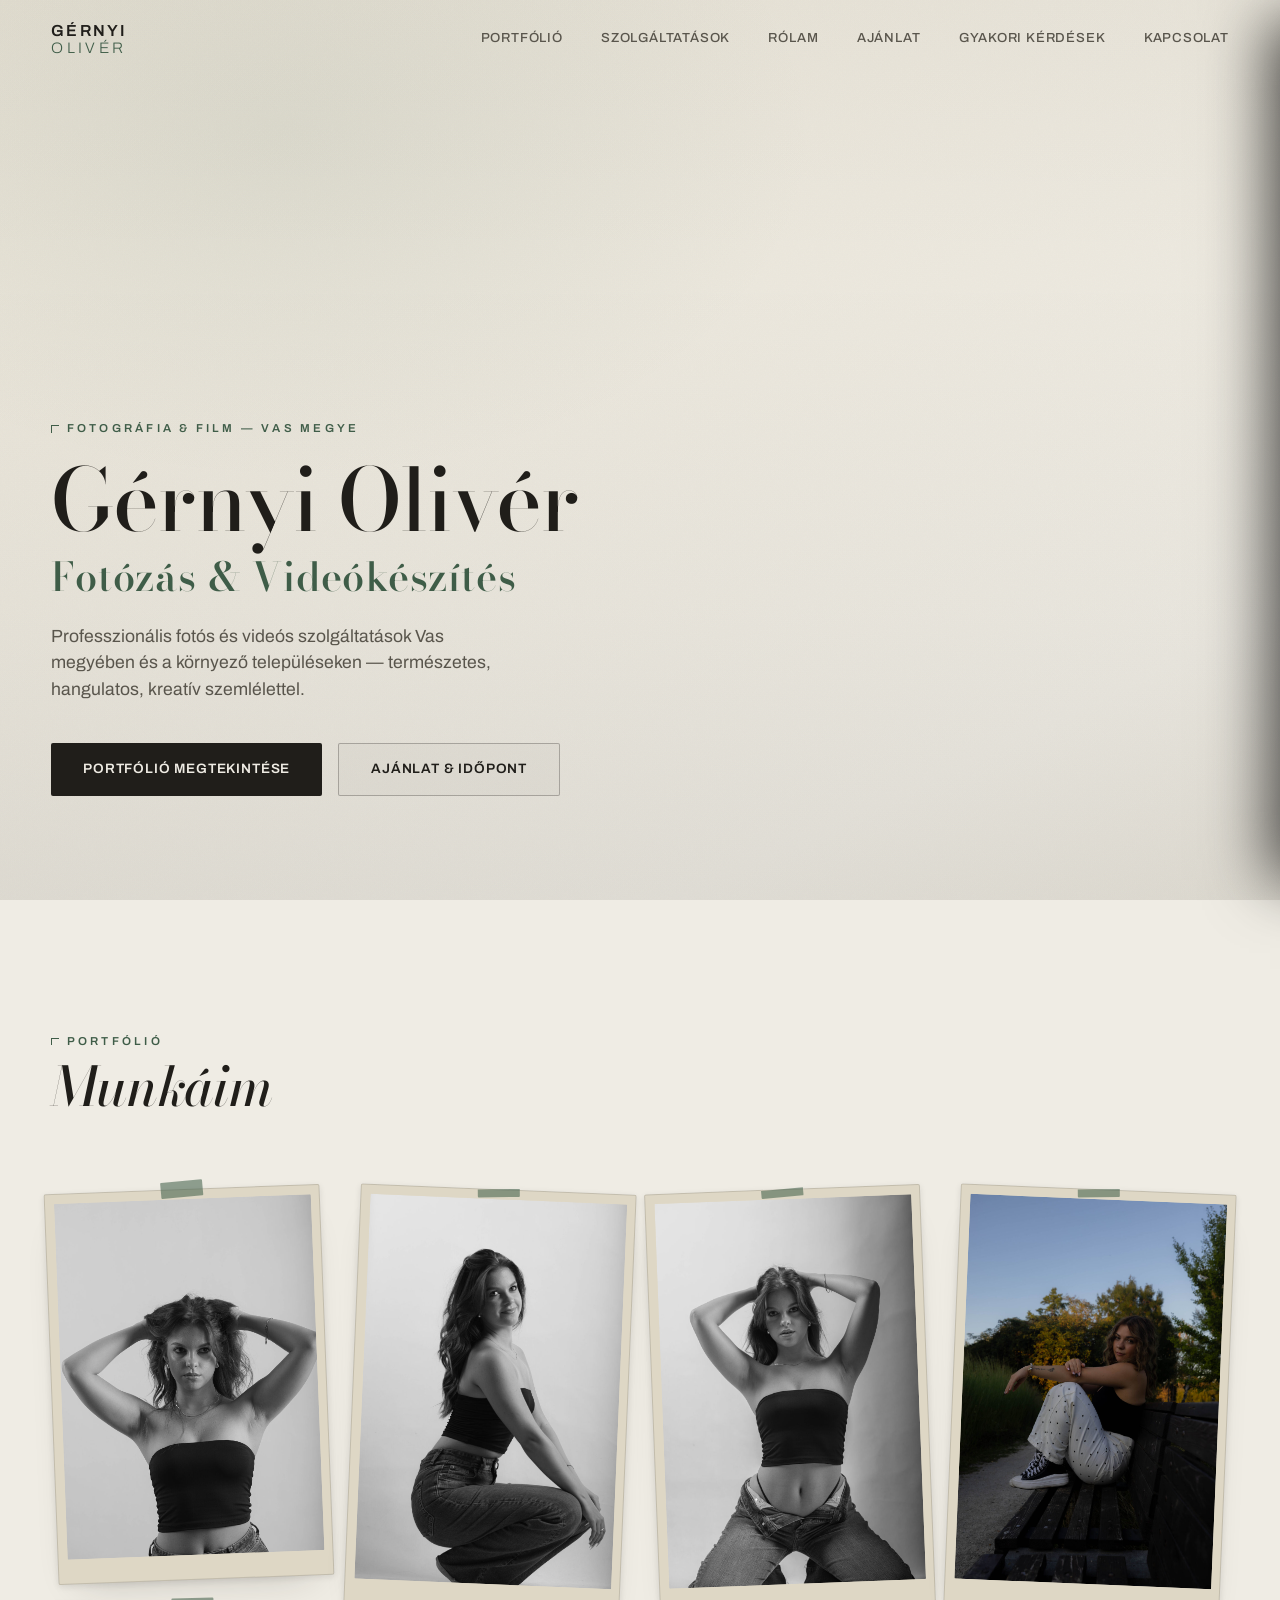
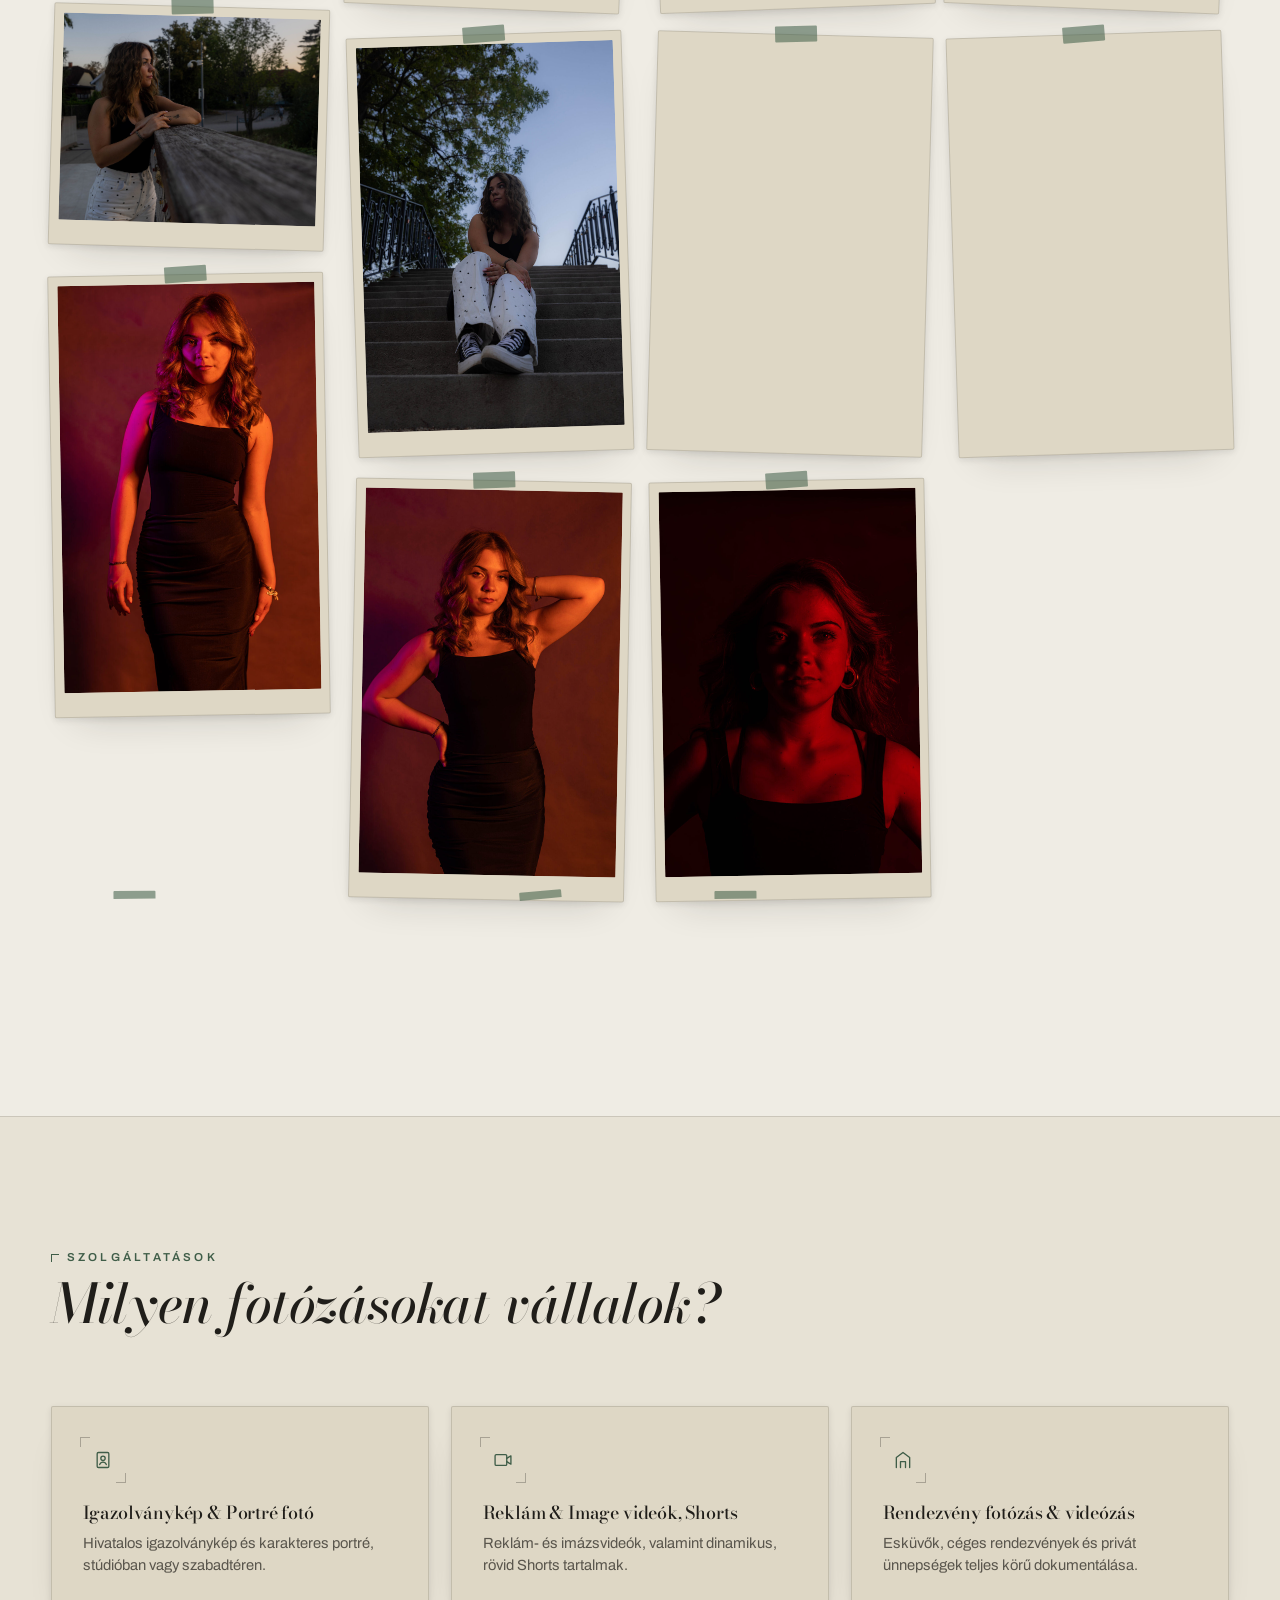
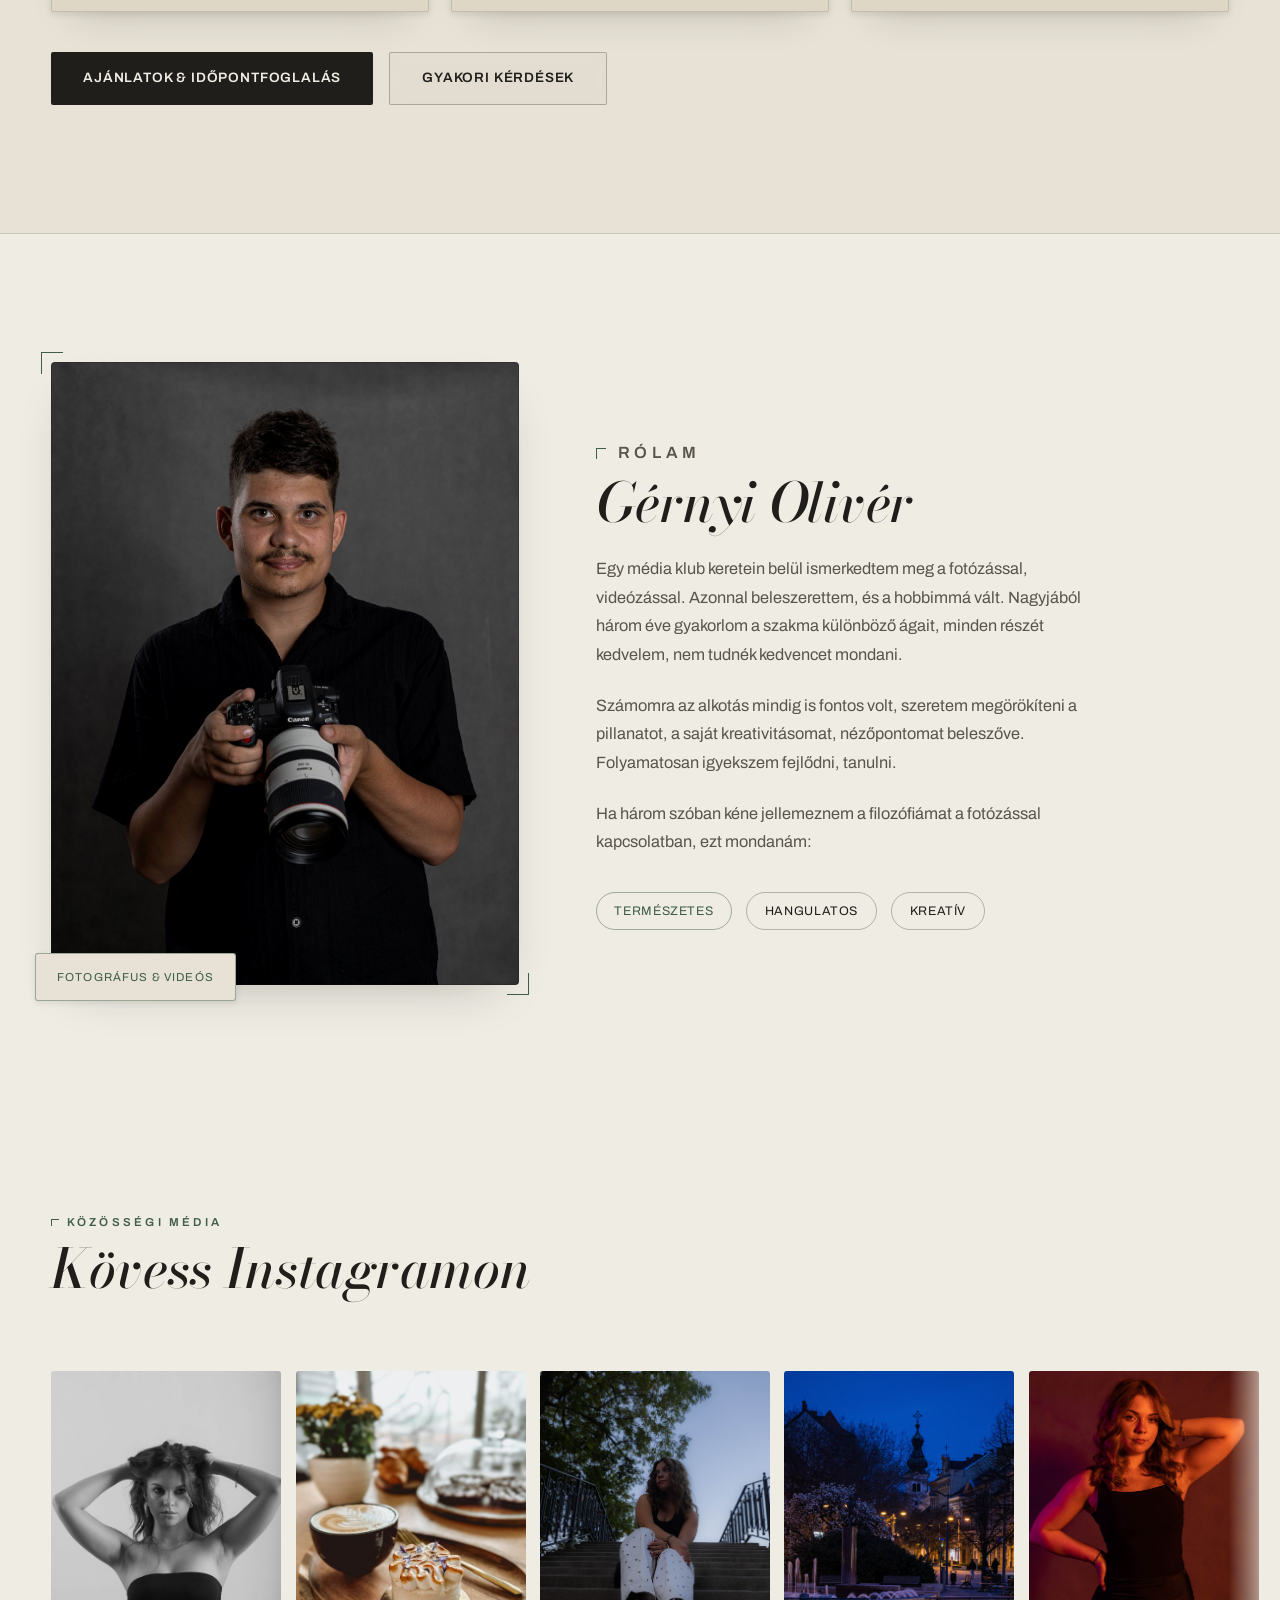
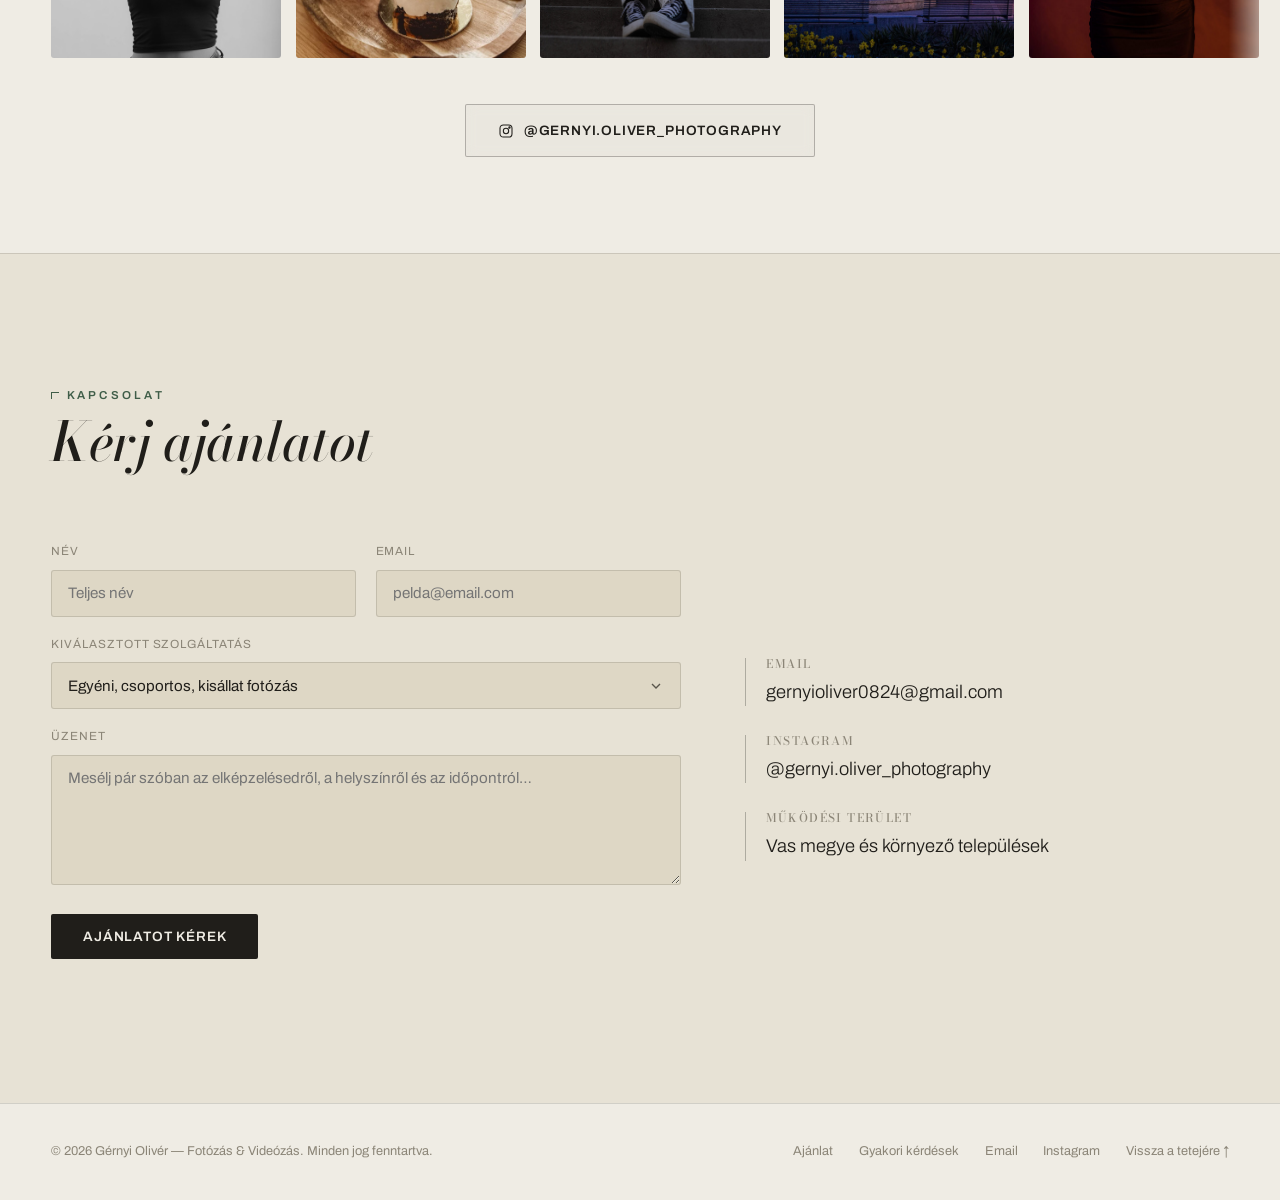
==== commit 6fe309b9: "Add files via upload" ====
--- a/index.html
+++ b/index.html
@@ -28,9 +28,9 @@
 <meta property="og:title" content="Gérnyi Olivér — Fotózás &amp; Videózás | Vas megye" />
 <meta property="og:description" content="Professzionális fotós és videós szolgáltatások Vas megyében és a környező településeken — portré, esküvő, gasztro, termék és rendezvény fotózás." />
 <meta property="og:url" content="https://acebroom.github.io/gernyioliver/" />
-<meta property="og:image" content="https://acebroom.github.io/gernyioliver/images/og-image.jpg" />
-<meta property="og:image:width" content="1200" />
-<meta property="og:image:height" content="630" />
+<meta property="og:image" content="https://acebroom.github.io/gernyioliver/images/about/profile-alt2.jpg" />
+<meta property="og:image:width" content="1600" />
+<meta property="og:image:height" content="1399" />
 <meta property="og:image:alt" content="Gérnyi Olivér — Fotózás és Videózás" />
 <meta property="og:locale" content="hu_HU" />
 
@@ -38,7 +38,7 @@
 <meta name="twitter:card" content="summary_large_image" />
 <meta name="twitter:title" content="Gérnyi Olivér — Fotózás & Videózás | Vas megye" />
 <meta name="twitter:description" content="Professzionális fotós és videós szolgáltatások Vas megyében és a környező településeken." />
-<meta name="twitter:image" content="https://acebroom.github.io/gernyioliver/images/og-image.jpg" />
+<meta name="twitter:image" content="https://acebroom.github.io/gernyioliver/images/about/profile-alt2.jpg" />
 
 <!-- Google Fonts: Bodoni Moda (karakteres, magazinos display-betű a
      címsorokhoz) + Archivo (letisztult, semleges sans-serif a
@@ -59,7 +59,7 @@
   "@context": "https://schema.org",
   "@type": "Photographer",
   "name": "Gérnyi Olivér",
-  "image": "https://acebroom.github.io/gernyioliver/images/og-image.jpg",
+  "image": "https://acebroom.github.io/gernyioliver/images/about/profile-alt2.jpg",
   "url": "https://acebroom.github.io/gernyioliver/",
   "email": "mailto:gernyioliver0824@gmail.com",
   "sameAs": [
@@ -101,6 +101,8 @@
       <a href="#gallery">Portfólió</a>
       <a href="#services">Szolgáltatások</a>
       <a href="#about">Rólam</a>
+      <a href="ajanlat.html">Ajánlat</a>
+      <a href="kerdesek.html">Gyakori kérdések</a>
       <a href="#contact">Kapcsolat</a>
     </nav>
 
@@ -118,6 +120,8 @@
   <a href="#gallery">Portfólió</a>
   <a href="#services">Szolgáltatások</a>
   <a href="#about">Rólam</a>
+  <a href="ajanlat.html">Ajánlat</a>
+  <a href="kerdesek.html">Gyakori kérdések</a>
   <a href="#contact">Kapcsolat</a>
 
   <div class="mobile-menu-footer">
@@ -144,7 +148,7 @@
       </p>
       <div class="hero-cta">
         <a href="#gallery" class="btn btn-primary">Portfólió megtekintése</a>
-        <a href="#contact" class="btn btn-outline">Ajánlatkérés</a>
+        <a href="ajanlat.html" class="btn btn-outline">Ajánlat &amp; időpont</a>
       </div>
     </div>
 
@@ -222,6 +226,11 @@
         <p>Esküvők, céges rendezvények és privát ünnepségek teljes körű dokumentálása.</p>
       </div>
 
+    </div>
+
+    <div class="services-cta reveal">
+      <a href="ajanlat.html" class="btn btn-primary">Ajánlatok &amp; időpontfoglalás</a>
+      <a href="kerdesek.html" class="btn btn-outline">Gyakori kérdések</a>
     </div>
   </section>
 
@@ -389,6 +398,8 @@
   <div class="footer-inner">
     <p>&copy; <span id="year"></span> Gérnyi Olivér — Fotózás &amp; Videózás. Minden jog fenntartva.</p>
     <div class="footer-links">
+      <a href="ajanlat.html">Ajánlat</a>
+      <a href="kerdesek.html">Gyakori kérdések</a>
       <a href="mailto:gernyioliver0824@gmail.com">Email</a>
       <a href="https://instagram.com/gernyi.oliver_photography" target="_blank" rel="noopener">Instagram</a>
       <a href="#hero">Vissza a tetejére &#8593;</a>
--- a/style.css
+++ b/style.css
@@ -1226,3 +1226,485 @@
     align-items: stretch;
   }
 }
+
+/* ==========================================================================
+   ALOLDALAK — Ajánlat (ajanlat.html) és Gyakori kérdések (kerdesek.html)
+   Ugyanazok a design tokenek, gombok és kártyák, mint a főoldalon.
+   ========================================================================== */
+
+/* Menü: 7 elem is elférjen kis képernyőn, szükség esetén görgethető */
+.mobile-menu {
+  justify-content: flex-start;
+  overflow-y: auto;
+  padding-top: 4.5rem;
+  padding-bottom: 2rem;
+}
+
+.mobile-menu > a {
+  font-size: clamp(1.3rem, 4.6vw, 1.6rem);
+}
+
+.mobile-menu > a:first-of-type {
+  margin-top: auto;
+}
+
+.mobile-menu-footer {
+  margin-bottom: auto;
+}
+
+/* Aktív oldal jelölése a menüben */
+.nav-desktop a[aria-current="page"] {
+  color: var(--ink);
+}
+
+.nav-desktop a[aria-current="page"]::after {
+  width: 100%;
+}
+
+.mobile-menu a[aria-current="page"] {
+  color: var(--accent-on-dark);
+}
+
+/* Főoldal: szolgáltatások alatti gombsor */
+.services-cta {
+  max-width: var(--container);
+  margin: 2.5rem auto 0;
+  padding: 0 var(--gutter);
+  display: flex;
+  flex-wrap: wrap;
+  gap: 1rem;
+}
+
+/* Aloldali fejléc-blokk */
+.page-hero {
+  padding: clamp(8rem, 16vw, 11rem) 0 clamp(2.5rem, 6vw, 4rem);
+}
+
+.page-hero-inner {
+  max-width: var(--container);
+  margin: 0 auto;
+  padding: 0 var(--gutter);
+}
+
+.page-hero h1 {
+  font-size: clamp(2.3rem, 6vw, 4.2rem);
+  font-style: italic;
+  margin-top: 0.9rem;
+  max-width: 18ch;
+}
+
+.page-hero-lead {
+  margin-top: 1.4rem;
+  max-width: 56ch;
+  color: var(--ink-dim);
+  font-size: clamp(0.95rem, 1.4vw, 1.1rem);
+}
+
+/* ---- Ajánlat: kártyák -------------------------------------------------- */
+
+.offer-section {
+  padding: clamp(3rem, 7vw, 5rem) 0 clamp(3rem, 6vw, 4.5rem);
+  background: var(--bg-raised);
+  border-top: 1px solid var(--line);
+  border-bottom: 1px solid var(--line);
+}
+
+.offer-grid {
+  max-width: var(--container);
+  margin: 0 auto;
+  padding: 0 var(--gutter);
+  display: grid;
+  grid-template-columns: repeat(3, 1fr);
+  gap: 1.6rem;
+  align-items: stretch;
+}
+
+.offer-card {
+  position: relative;
+  display: flex;
+  flex-direction: column;
+  background: var(--bg-raised-2);
+  border: 1px solid var(--line);
+  border-radius: 2px;
+  padding: 2.3rem 2rem 2rem;
+  box-shadow: var(--shadow-card);
+  transition: opacity 0.8s var(--ease-out), transform 0.5s var(--ease-out), border-color 0.4s ease, box-shadow 0.5s ease;
+}
+
+.offer-card.is-visible:hover {
+  transform: translateY(-6px);
+  border-color: var(--brass-line);
+  box-shadow: 0 34px 60px -28px rgba(32, 30, 26, 0.42), 0 4px 10px rgba(32, 30, 26, 0.1);
+}
+
+.offer-card:hover .service-icon::before {
+  transform: translate(-4px, -4px);
+  border-color: var(--brass);
+}
+
+.offer-card:hover .service-icon::after {
+  transform: translate(4px, 4px);
+  border-color: var(--brass);
+}
+
+.offer-tag {
+  position: absolute;
+  top: 1.6rem;
+  right: 1.6rem;
+  font-size: 0.66rem;
+  font-weight: 600;
+  letter-spacing: 0.16em;
+  text-transform: uppercase;
+  color: var(--brass);
+  border: 1px solid var(--brass-line);
+  background: var(--brass-dim);
+  padding: 0.32rem 0.7rem;
+  border-radius: 999px;
+}
+
+.offer-card h3 {
+  font-size: 1.5rem;
+  margin-bottom: 0.8rem;
+}
+
+.offer-desc {
+  color: var(--ink-dim);
+  font-size: 0.95rem;
+  line-height: 1.6;
+}
+
+.offer-list {
+  margin: 1.5rem 0 2rem;
+  display: flex;
+  flex-direction: column;
+  gap: 0.65rem;
+  border-top: 1px solid var(--line);
+  padding-top: 1.4rem;
+}
+
+.offer-list li {
+  position: relative;
+  padding-left: 1.5rem;
+  font-size: 0.9rem;
+  color: var(--ink);
+  line-height: 1.45;
+}
+
+.offer-list li::before {
+  content: "";
+  position: absolute;
+  left: 0.15rem;
+  top: 0.32em;
+  width: 0.36em;
+  height: 0.62em;
+  border-right: 1.6px solid var(--brass);
+  border-bottom: 1.6px solid var(--brass);
+  transform: rotate(40deg);
+}
+
+.offer-foot {
+  margin-top: auto;
+}
+
+.offer-price {
+  display: flex;
+  align-items: baseline;
+  gap: 0.45rem;
+  font-family: var(--font-display);
+  color: var(--ink);
+}
+
+.offer-amount {
+  font-size: clamp(2.1rem, 3.4vw, 2.7rem);
+  font-weight: 500;
+  font-style: italic;
+  line-height: 1;
+}
+
+.offer-currency {
+  font-size: 1.05rem;
+  color: var(--ink-dim);
+}
+
+.offer-note {
+  margin: 0.6rem 0 1.4rem;
+  font-size: 0.8rem;
+  color: var(--ink-faint);
+  line-height: 1.45;
+  min-height: 2.3em;
+}
+
+.offer-btn {
+  width: 100%;
+}
+
+.offer-btn svg {
+  width: 16px;
+  height: 16px;
+  transition: transform 0.35s var(--ease-out);
+}
+
+.offer-btn:hover svg {
+  transform: translateX(4px);
+}
+
+.offer-footnote {
+  max-width: var(--container);
+  margin: 2.2rem auto 0;
+  padding: 0 var(--gutter);
+  font-size: 0.85rem;
+  color: var(--ink-faint);
+}
+
+.offer-footnote a,
+.faq-answer a {
+  color: var(--brass);
+  border-bottom: 1px solid var(--brass-line);
+  transition: border-color 0.3s ease;
+}
+
+.offer-footnote a:hover,
+.faq-answer a:hover {
+  border-color: var(--brass);
+}
+
+/* ---- Ajánlat: lépések ---------------------------------------------------- */
+
+.steps-section {
+  padding: clamp(4rem, 8vw, 6rem) 0 clamp(2rem, 4vw, 3rem);
+}
+
+.steps-grid {
+  max-width: var(--container);
+  margin: 0 auto;
+  padding: 0 var(--gutter);
+  display: grid;
+  grid-template-columns: repeat(3, 1fr);
+  gap: 1.4rem;
+  list-style: none;
+}
+
+.step {
+  border-top: 1px solid var(--line-strong);
+  padding-top: 1.3rem;
+}
+
+.step-num {
+  font-family: var(--font-display);
+  font-style: italic;
+  font-size: 1.9rem;
+  color: var(--brass);
+}
+
+.step h3 {
+  font-size: 1.15rem;
+  margin: 0.5rem 0;
+}
+
+.step p {
+  color: var(--ink-dim);
+  font-size: 0.92rem;
+  line-height: 1.55;
+}
+
+/* ---- Záró CTA sáv -------------------------------------------------------- */
+
+.cta-band {
+  padding: clamp(3rem, 7vw, 5rem) 0 clamp(4rem, 8vw, 6rem);
+}
+
+.cta-band-inner {
+  max-width: var(--container);
+  margin: 0 auto;
+  padding: clamp(2.2rem, 5vw, 3.5rem) var(--gutter);
+  background: var(--bg-raised);
+  border: 1px solid var(--line);
+  border-radius: 2px;
+  box-shadow: var(--shadow-card);
+  text-align: center;
+  width: calc(100% - 2 * var(--gutter));
+}
+
+.cta-band-inner h2 {
+  font-size: clamp(1.7rem, 3.4vw, 2.5rem);
+  margin-top: 0;
+}
+
+.cta-band-inner p {
+  color: var(--ink-dim);
+  margin: 0.9rem auto 0;
+  max-width: 50ch;
+}
+
+.cta-actions {
+  display: flex;
+  flex-wrap: wrap;
+  justify-content: center;
+  gap: 1rem;
+  margin-top: 1.8rem;
+}
+
+/* ---- Gyakori kérdések ---------------------------------------------------- */
+
+.faq-chips {
+  display: flex;
+  flex-wrap: wrap;
+  gap: 0.6rem;
+  margin-top: 2rem;
+}
+
+.faq-chip {
+  font-size: 0.75rem;
+  letter-spacing: 0.08em;
+  text-transform: uppercase;
+  font-weight: 500;
+  color: var(--ink-dim);
+  border: 1px solid var(--line-strong);
+  border-radius: 999px;
+  padding: 0.5rem 1rem;
+  transition: color 0.3s ease, border-color 0.3s ease, background 0.3s ease;
+}
+
+.faq-chip:hover {
+  color: var(--brass);
+  border-color: var(--brass);
+  background: var(--brass-dim);
+}
+
+.faq-section {
+  padding-bottom: clamp(1rem, 3vw, 2rem);
+}
+
+.faq-group {
+  max-width: 900px;
+  margin: 0 auto clamp(2.8rem, 6vw, 4rem);
+  padding: 0 var(--gutter);
+  scroll-margin-top: 6rem;
+}
+
+.faq-group h2 {
+  font-size: clamp(1.6rem, 3.2vw, 2.2rem);
+  margin: 0 0 1.4rem;
+}
+
+.faq-item {
+  background: var(--bg-raised);
+  border: 1px solid var(--line);
+  border-radius: 2px;
+  box-shadow: var(--shadow-card);
+  margin-bottom: 0.9rem;
+  transition: border-color 0.35s ease, box-shadow 0.35s ease;
+}
+
+.faq-item:hover,
+.faq-item[open] {
+  border-color: var(--brass-line);
+}
+
+.faq-item summary {
+  display: flex;
+  align-items: center;
+  justify-content: space-between;
+  gap: 1.2rem;
+  padding: 1.25rem 1.5rem;
+  cursor: pointer;
+  list-style: none;
+  font-family: var(--font-display);
+  font-size: 1.1rem;
+  font-weight: 500;
+  line-height: 1.3;
+}
+
+.faq-item summary::-webkit-details-marker {
+  display: none;
+}
+
+.faq-item summary::after {
+  content: "+";
+  flex: none;
+  font-family: var(--font-body);
+  font-weight: 300;
+  font-size: 1.7rem;
+  line-height: 1;
+  color: var(--brass);
+  transition: transform 0.35s var(--ease-out);
+}
+
+.faq-item[open] summary::after {
+  transform: rotate(45deg);
+}
+
+.faq-answer {
+  padding: 0 1.5rem 1.4rem;
+  color: var(--ink-dim);
+  font-size: 0.95rem;
+  line-height: 1.7;
+}
+
+.faq-answer strong {
+  color: var(--ink);
+  font-weight: 600;
+}
+
+.policy-callout {
+  background: var(--brass-dim);
+  border: 1px solid var(--brass-line);
+  border-left: 3px solid var(--brass);
+  border-radius: 2px;
+  padding: 1.2rem 1.5rem;
+  margin-bottom: 1.4rem;
+}
+
+.policy-callout strong {
+  display: block;
+  font-size: 0.74rem;
+  letter-spacing: 0.14em;
+  text-transform: uppercase;
+  color: var(--brass);
+  margin-bottom: 0.4rem;
+}
+
+.policy-callout p {
+  color: var(--ink);
+  font-size: 0.95rem;
+  line-height: 1.6;
+}
+
+/* ---- Aloldalak: reszponzív ------------------------------------------------ */
+
+@media (max-width: 960px) {
+  .offer-grid {
+    grid-template-columns: 1fr;
+    max-width: 640px;
+  }
+
+  .steps-grid {
+    grid-template-columns: 1fr;
+  }
+}
+
+@media (max-width: 640px) {
+  .offer-card {
+    padding: 2rem 1.5rem 1.6rem;
+  }
+
+  .offer-tag {
+    top: 1.2rem;
+    right: 1.2rem;
+  }
+
+  .services-cta,
+  .cta-actions {
+    flex-direction: column;
+    align-items: stretch;
+  }
+
+  .faq-item summary {
+    padding: 1.1rem 1.15rem;
+    font-size: 1.02rem;
+  }
+
+  .faq-answer {
+    padding: 0 1.15rem 1.2rem;
+  }
+}
